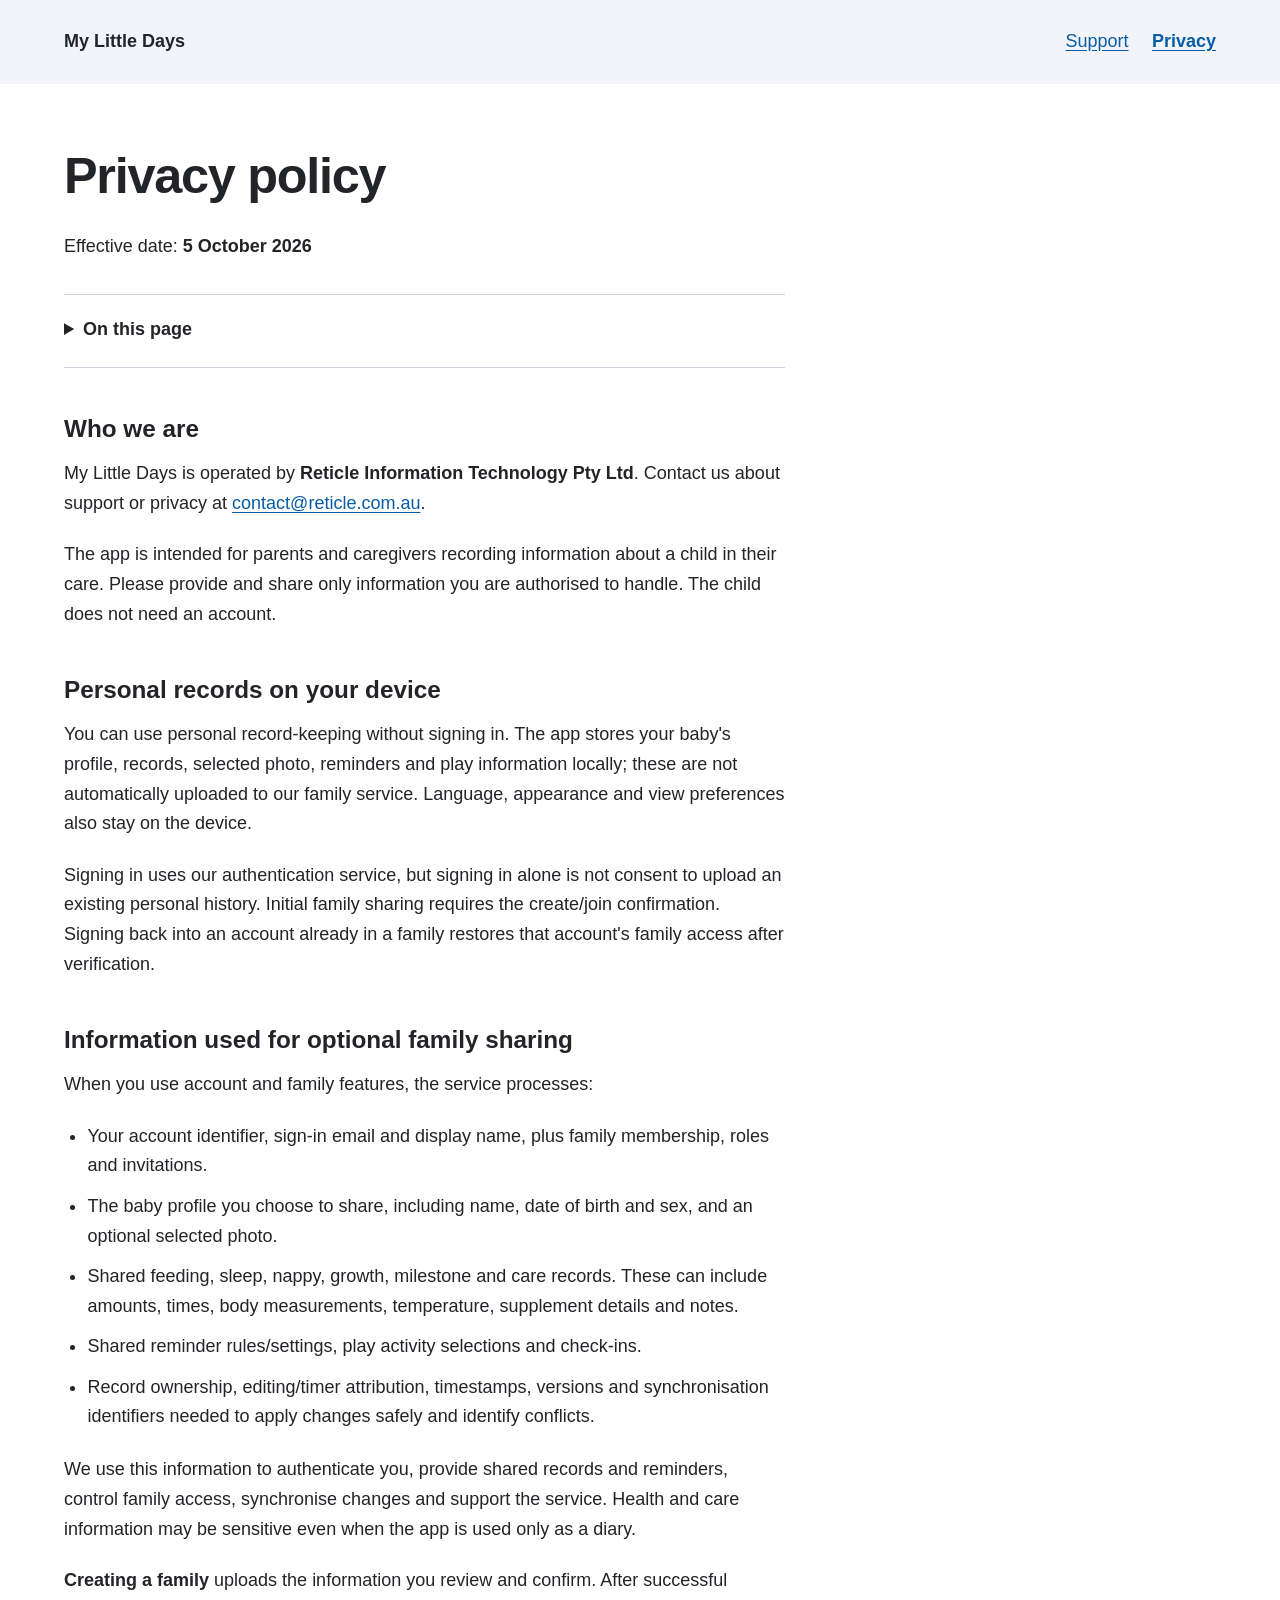
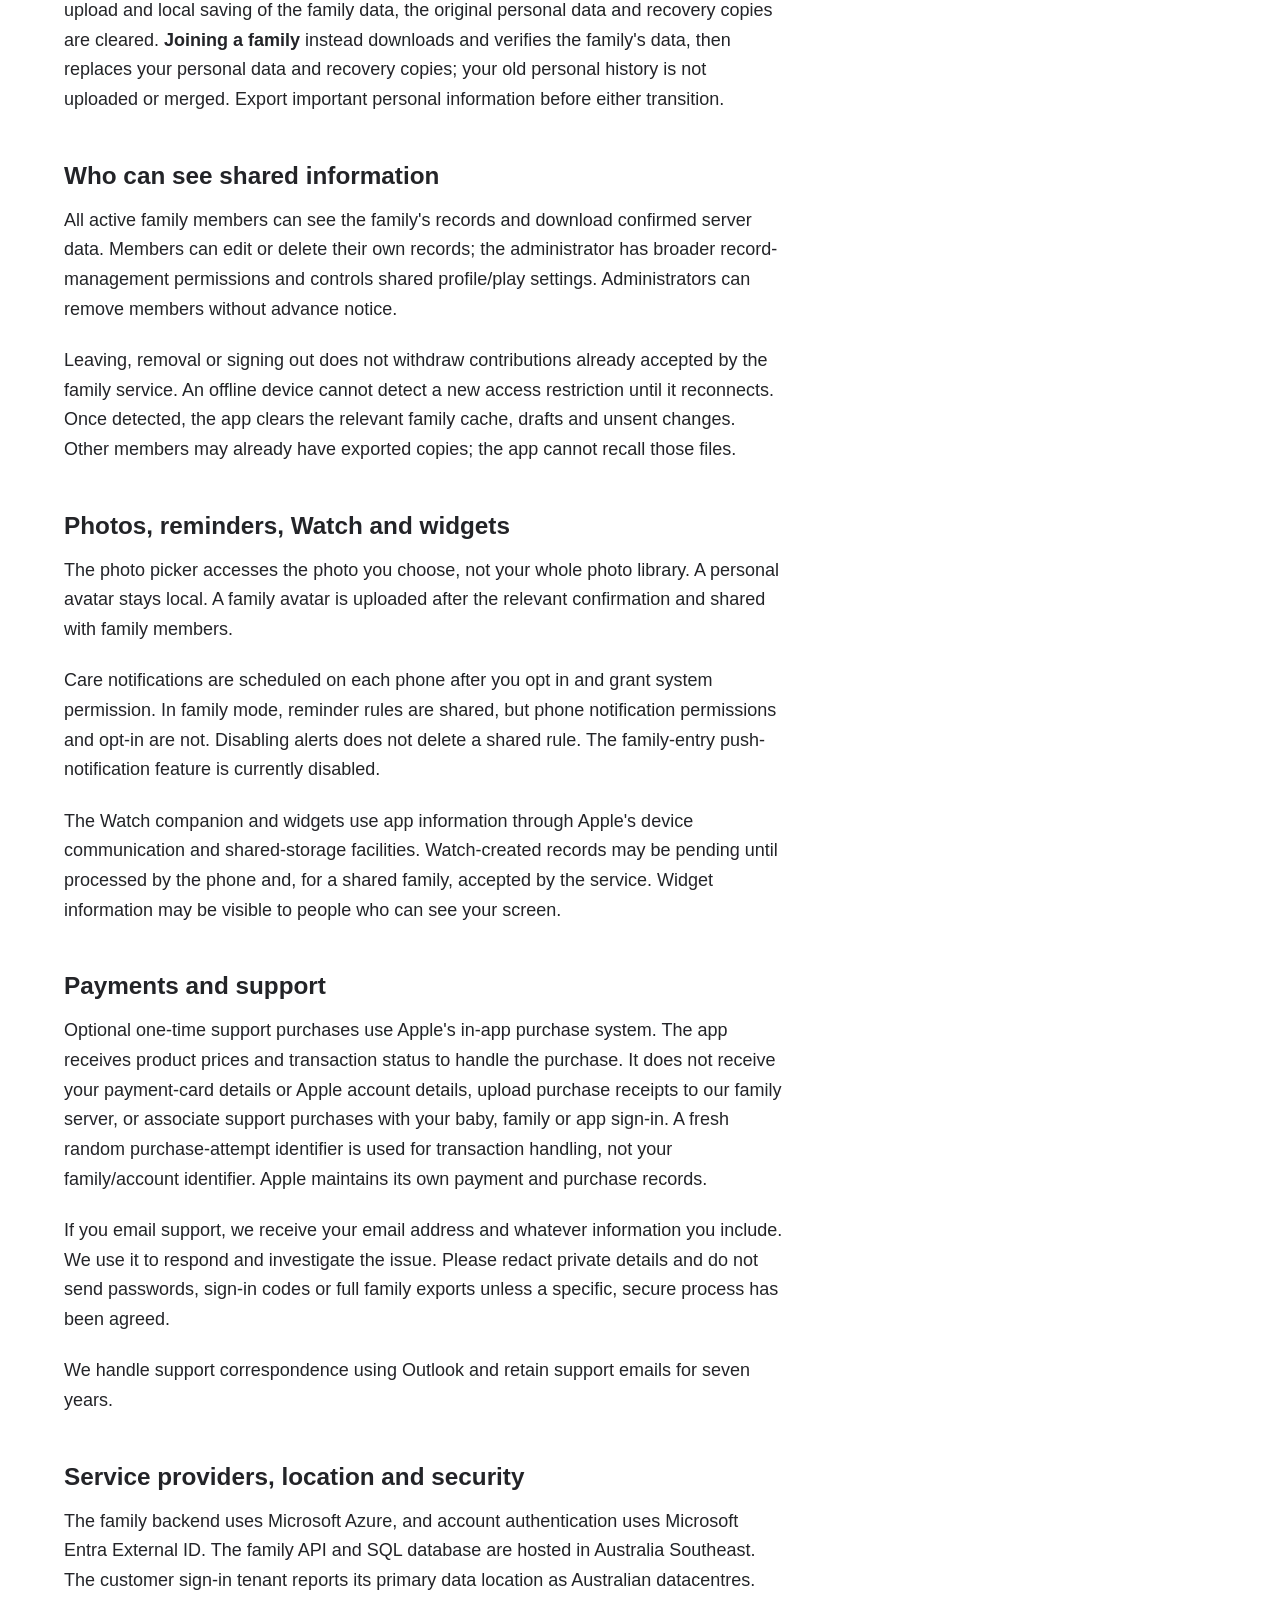
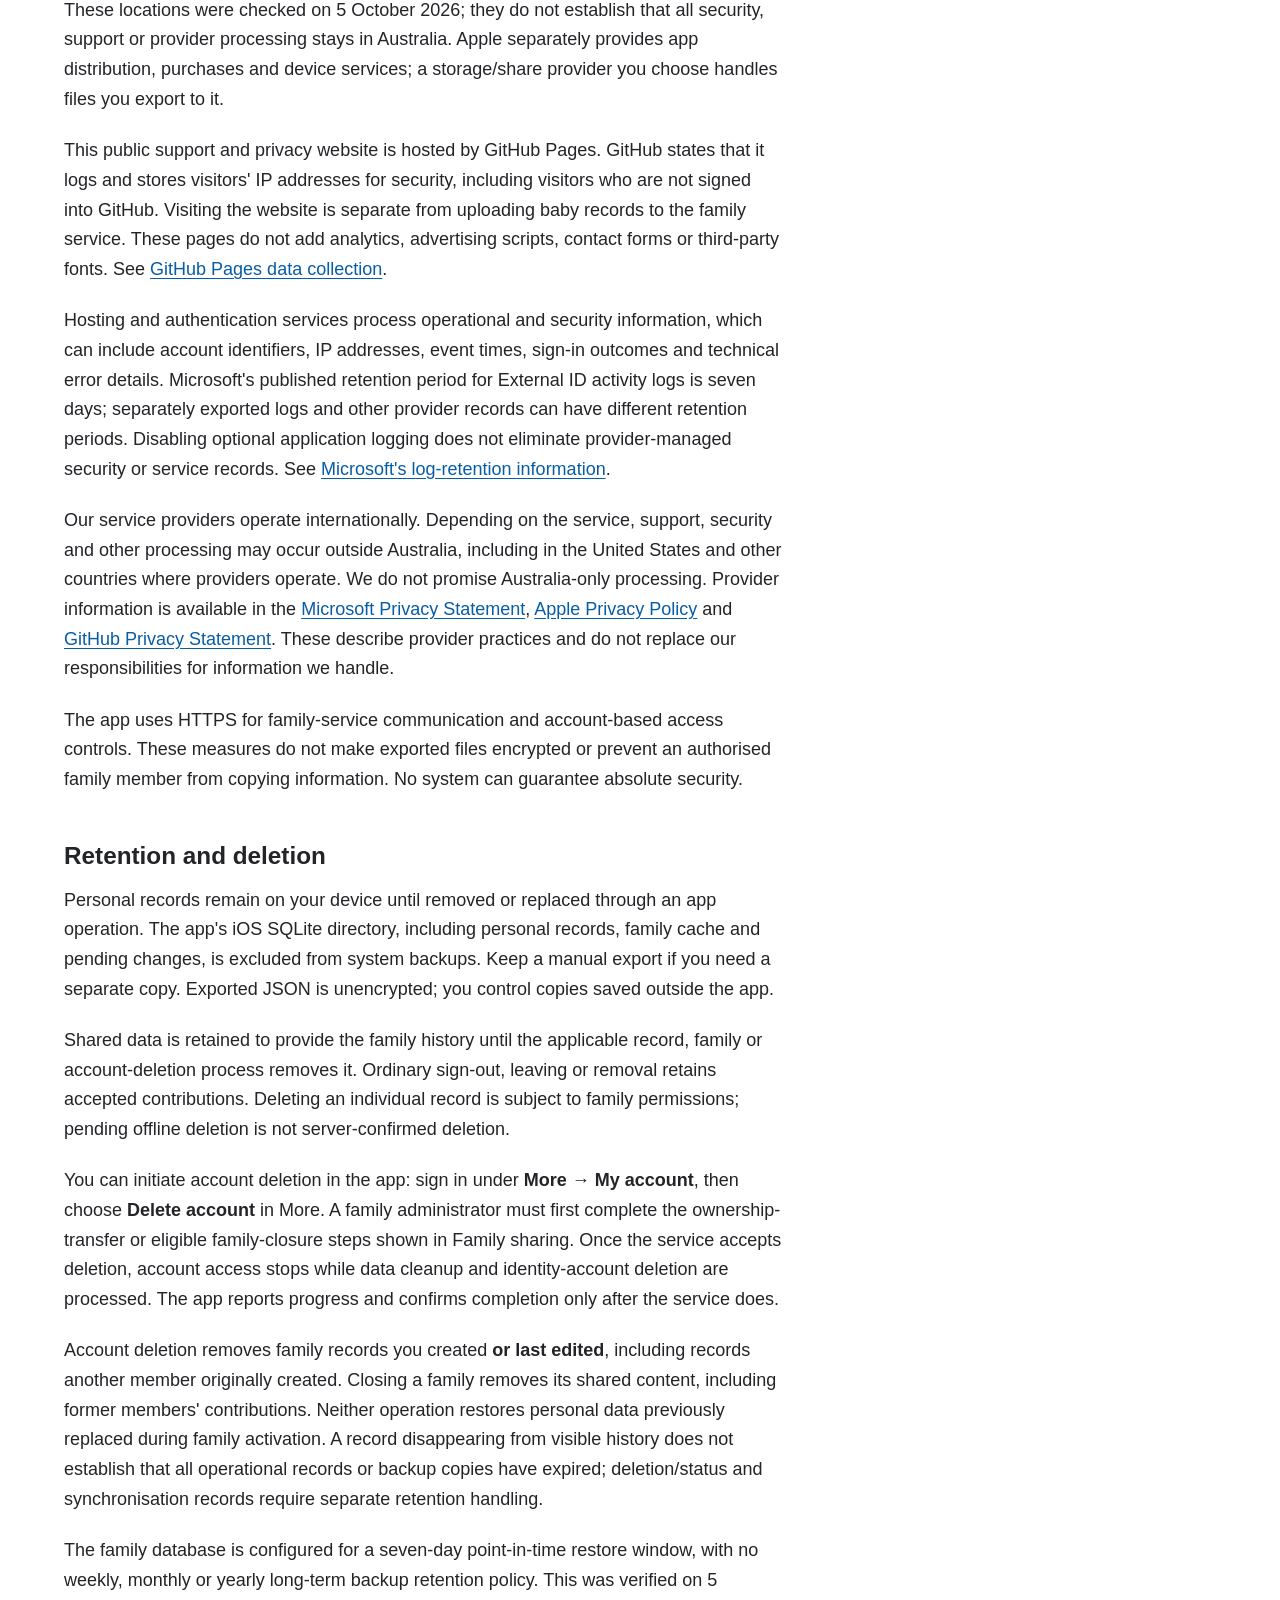
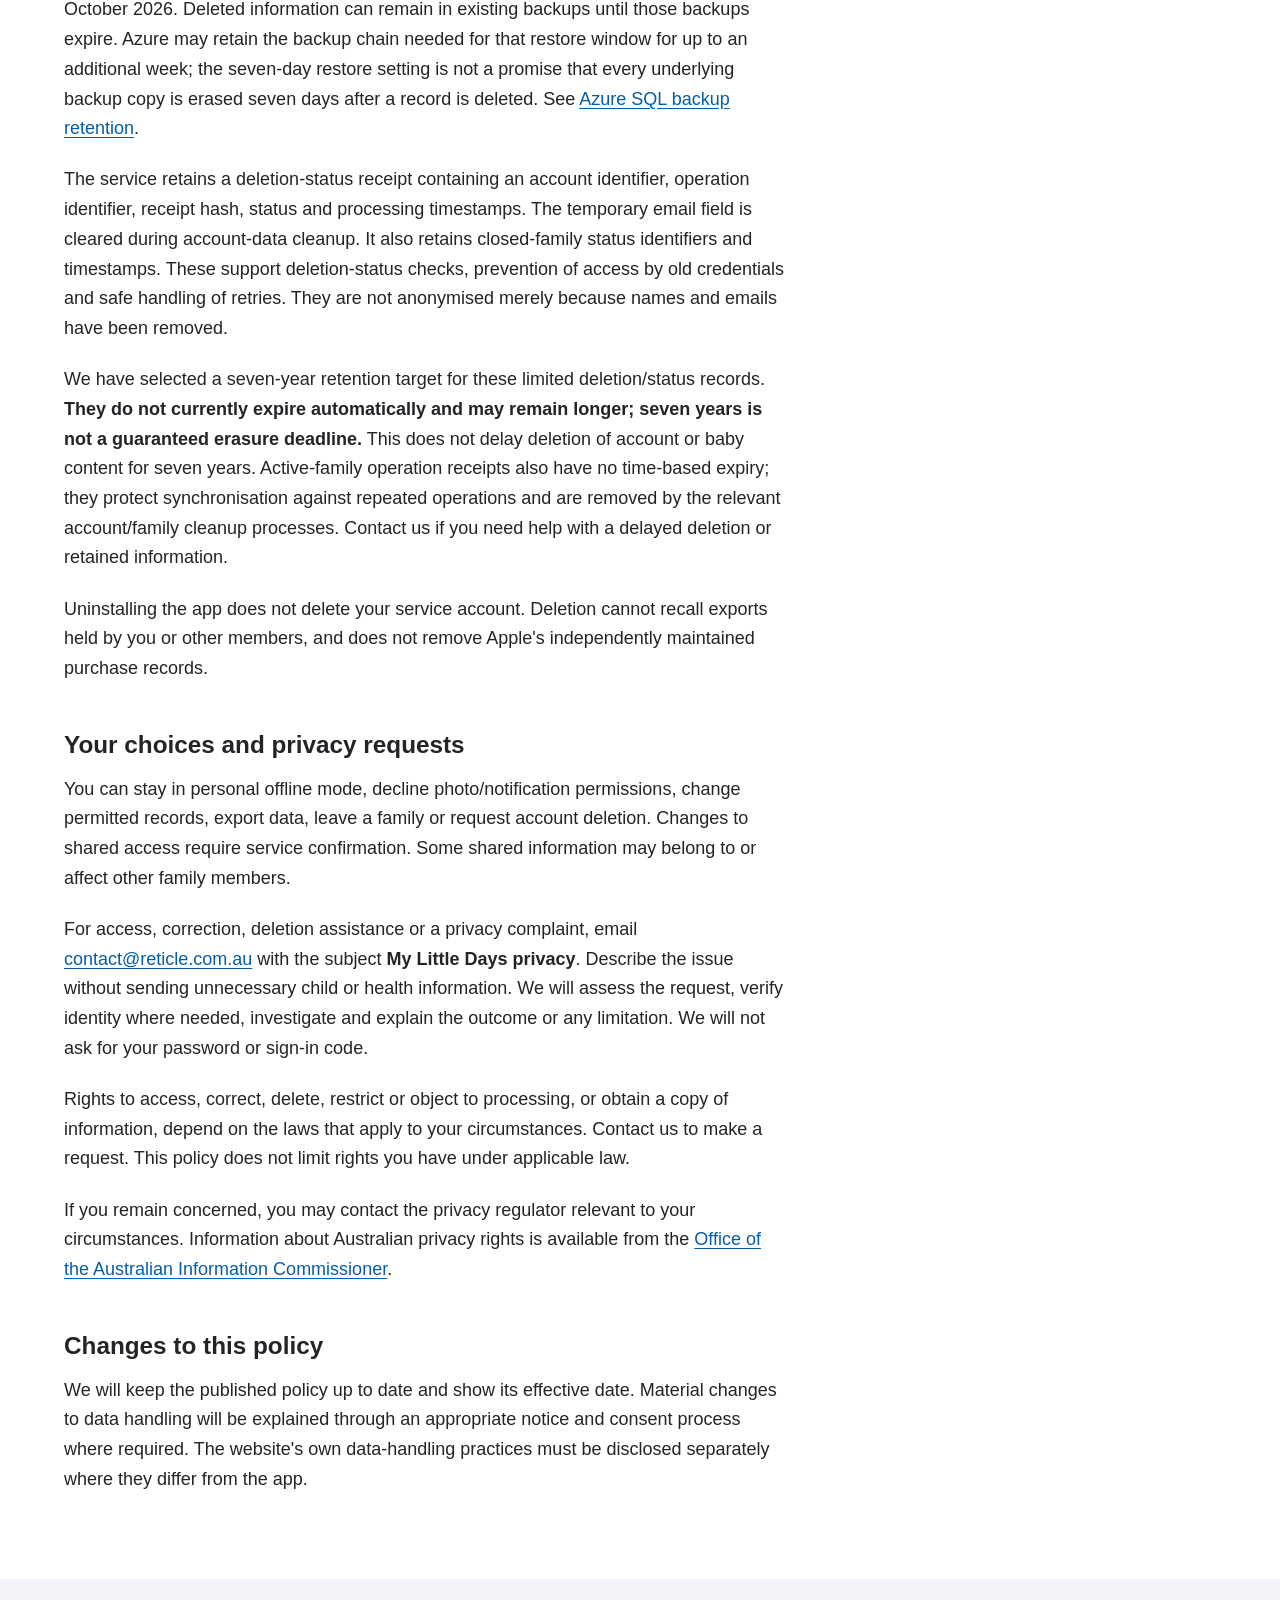
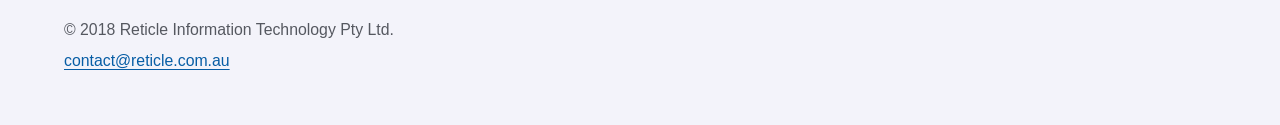
==== docs/privacy/index.html @ db730f00 "Publish support and privacy pages" ====
<!doctype html>
<html lang="en-AU"><head><meta charset="utf-8"><meta name="viewport" content="width=device-width, initial-scale=1"><meta name="color-scheme" content="light dark"><meta name="referrer" content="strict-origin-when-cross-origin"><title>Privacy policy | My Little Days</title><meta name="description" content="How My Little Days handles personal records, optional family sharing, support, purchases, retention and deletion."><link rel="stylesheet" href="../styles.css"></head>
<body><a class="skip" href="#main">Skip to content</a><header class="masthead"><a class="brand" href="../">My Little Days</a><nav aria-label="Main"><a href="../">Support</a><a href="../privacy/" aria-current="page">Privacy</a></nav></header>
<main id="main"><h1 class="page-title">Privacy policy</h1><article class="document" aria-label="Privacy policy"><p>Effective date: <strong>5 October 2026</strong></p>
<details class="contents"><summary>On this page</summary><ul><li><a href="#who-we-are">Who we are</a></li><li><a href="#personal-records-on-your-device">Personal records on your device</a></li><li><a href="#information-used-for-optional-family-sharing">Information used for optional family sharing</a></li><li><a href="#who-can-see-shared-information">Who can see shared information</a></li><li><a href="#photos-reminders-watch-and-widgets">Photos, reminders, Watch and widgets</a></li><li><a href="#payments-and-support">Payments and support</a></li><li><a href="#service-providers-location-and-security">Service providers, location and security</a></li><li><a href="#retention-and-deletion">Retention and deletion</a></li><li><a href="#your-choices-and-privacy-requests">Your choices and privacy requests</a></li><li><a href="#changes-to-this-policy">Changes to this policy</a></li></ul></details>
<h2 id="who-we-are">Who we are</h2>
<p>My Little Days is operated by <strong>Reticle Information Technology Pty Ltd</strong>. Contact us about support or privacy at <a href="mailto:contact@reticle.com.au">contact@reticle.com.au</a>.</p>
<p>The app is intended for parents and caregivers recording information about a child in their care. Please provide and share only information you are authorised to handle. The child does not need an account.</p>
<h2 id="personal-records-on-your-device">Personal records on your device</h2>
<p>You can use personal record-keeping without signing in. The app stores your baby's profile, records, selected photo, reminders and play information locally; these are not automatically uploaded to our family service. Language, appearance and view preferences also stay on the device.</p>
<p>Signing in uses our authentication service, but signing in alone is not consent to upload an existing personal history. Initial family sharing requires the create/join confirmation. Signing back into an account already in a family restores that account's family access after verification.</p>
<h2 id="information-used-for-optional-family-sharing">Information used for optional family sharing</h2>
<p>When you use account and family features, the service processes:</p>
<ul><li>Your account identifier, sign-in email and display name, plus family membership, roles and invitations.</li><li>The baby profile you choose to share, including name, date of birth and sex, and an optional selected photo.</li><li>Shared feeding, sleep, nappy, growth, milestone and care records. These can include amounts, times, body measurements, temperature, supplement details and notes.</li><li>Shared reminder rules/settings, play activity selections and check-ins.</li><li>Record ownership, editing/timer attribution, timestamps, versions and synchronisation identifiers needed to apply changes safely and identify conflicts.</li></ul>
<p>We use this information to authenticate you, provide shared records and reminders, control family access, synchronise changes and support the service. Health and care information may be sensitive even when the app is used only as a diary.</p>
<p><strong>Creating a family</strong> uploads the information you review and confirm. After successful upload and local saving of the family data, the original personal data and recovery copies are cleared. <strong>Joining a family</strong> instead downloads and verifies the family's data, then replaces your personal data and recovery copies; your old personal history is not uploaded or merged. Export important personal information before either transition.</p>
<h2 id="who-can-see-shared-information">Who can see shared information</h2>
<p>All active family members can see the family's records and download confirmed server data. Members can edit or delete their own records; the administrator has broader record-management permissions and controls shared profile/play settings. Administrators can remove members without advance notice.</p>
<p>Leaving, removal or signing out does not withdraw contributions already accepted by the family service. An offline device cannot detect a new access restriction until it reconnects. Once detected, the app clears the relevant family cache, drafts and unsent changes. Other members may already have exported copies; the app cannot recall those files.</p>
<h2 id="photos-reminders-watch-and-widgets">Photos, reminders, Watch and widgets</h2>
<p>The photo picker accesses the photo you choose, not your whole photo library. A personal avatar stays local. A family avatar is uploaded after the relevant confirmation and shared with family members.</p>
<p>Care notifications are scheduled on each phone after you opt in and grant system permission. In family mode, reminder rules are shared, but phone notification permissions and opt-in are not. Disabling alerts does not delete a shared rule. The family-entry push-notification feature is currently disabled.</p>
<p>The Watch companion and widgets use app information through Apple's device communication and shared-storage facilities. Watch-created records may be pending until processed by the phone and, for a shared family, accepted by the service. Widget information may be visible to people who can see your screen.</p>
<h2 id="payments-and-support">Payments and support</h2>
<p>Optional one-time support purchases use Apple's in-app purchase system. The app receives product prices and transaction status to handle the purchase. It does not receive your payment-card details or Apple account details, upload purchase receipts to our family server, or associate support purchases with your baby, family or app sign-in. A fresh random purchase-attempt identifier is used for transaction handling, not your family/account identifier. Apple maintains its own payment and purchase records.</p>
<p>If you email support, we receive your email address and whatever information you include. We use it to respond and investigate the issue. Please redact private details and do not send passwords, sign-in codes or full family exports unless a specific, secure process has been agreed.</p>
<p>We handle support correspondence using Outlook and retain support emails for seven years.</p>
<h2 id="service-providers-location-and-security">Service providers, location and security</h2>
<p>The family backend uses Microsoft Azure, and account authentication uses Microsoft Entra External ID. The family API and SQL database are hosted in Australia Southeast. The customer sign-in tenant reports its primary data location as Australian datacentres. These locations were checked on 5 October 2026; they do not establish that all security, support or provider processing stays in Australia. Apple separately provides app distribution, purchases and device services; a storage/share provider you choose handles files you export to it.</p>
<p>This public support and privacy website is hosted by GitHub Pages. GitHub states that it logs and stores visitors' IP addresses for security, including visitors who are not signed into GitHub. Visiting the website is separate from uploading baby records to the family service. These pages do not add analytics, advertising scripts, contact forms or third-party fonts. See <a href="https://docs.github.com/en/pages/getting-started-with-github-pages/what-is-github-pages#data-collection">GitHub Pages data collection</a>.</p>
<p>Hosting and authentication services process operational and security information, which can include account identifiers, IP addresses, event times, sign-in outcomes and technical error details. Microsoft's published retention period for External ID activity logs is seven days; separately exported logs and other provider records can have different retention periods. Disabling optional application logging does not eliminate provider-managed security or service records. See <a href="https://learn.microsoft.com/en-us/entra/identity/monitoring-health/reference-reports-data-retention#microsoft-entra-external-id-logs">Microsoft's log-retention information</a>.</p>
<p>Our service providers operate internationally. Depending on the service, support, security and other processing may occur outside Australia, including in the United States and other countries where providers operate. We do not promise Australia-only processing. Provider information is available in the <a href="https://privacy.microsoft.com/privacystatement">Microsoft Privacy Statement</a>, <a href="https://www.apple.com/legal/privacy/">Apple Privacy Policy</a> and <a href="https://docs.github.com/en/site-policy/privacy-policies/github-general-privacy-statement">GitHub Privacy Statement</a>. These describe provider practices and do not replace our responsibilities for information we handle.</p>
<p>The app uses HTTPS for family-service communication and account-based access controls. These measures do not make exported files encrypted or prevent an authorised family member from copying information. No system can guarantee absolute security.</p>
<h2 id="retention-and-deletion">Retention and deletion</h2>
<p>Personal records remain on your device until removed or replaced through an app operation. The app's iOS SQLite directory, including personal records, family cache and pending changes, is excluded from system backups. Keep a manual export if you need a separate copy. Exported JSON is unencrypted; you control copies saved outside the app.</p>
<p>Shared data is retained to provide the family history until the applicable record, family or account-deletion process removes it. Ordinary sign-out, leaving or removal retains accepted contributions. Deleting an individual record is subject to family permissions; pending offline deletion is not server-confirmed deletion.</p>
<p>You can initiate account deletion in the app: sign in under <strong>More → My account</strong>, then choose <strong>Delete account</strong> in More. A family administrator must first complete the ownership-transfer or eligible family-closure steps shown in Family sharing. Once the service accepts deletion, account access stops while data cleanup and identity-account deletion are processed. The app reports progress and confirms completion only after the service does.</p>
<p>Account deletion removes family records you created <strong>or last edited</strong>, including records another member originally created. Closing a family removes its shared content, including former members' contributions. Neither operation restores personal data previously replaced during family activation. A record disappearing from visible history does not establish that all operational records or backup copies have expired; deletion/status and synchronisation records require separate retention handling.</p>
<p>The family database is configured for a seven-day point-in-time restore window, with no weekly, monthly or yearly long-term backup retention policy. This was verified on 5 October 2026. Deleted information can remain in existing backups until those backups expire. Azure may retain the backup chain needed for that restore window for up to an additional week; the seven-day restore setting is not a promise that every underlying backup copy is erased seven days after a record is deleted. See <a href="https://learn.microsoft.com/en-us/azure/azure-sql/database/automated-backups-overview?view=azuresql#backup-storage-consumption">Azure SQL backup retention</a>.</p>
<p>The service retains a deletion-status receipt containing an account identifier, operation identifier, receipt hash, status and processing timestamps. The temporary email field is cleared during account-data cleanup. It also retains closed-family status identifiers and timestamps. These support deletion-status checks, prevention of access by old credentials and safe handling of retries. They are not anonymised merely because names and emails have been removed.</p>
<p>We have selected a seven-year retention target for these limited deletion/status records. <strong>They do not currently expire automatically and may remain longer; seven years is not a guaranteed erasure deadline.</strong> This does not delay deletion of account or baby content for seven years. Active-family operation receipts also have no time-based expiry; they protect synchronisation against repeated operations and are removed by the relevant account/family cleanup processes. Contact us if you need help with a delayed deletion or retained information.</p>
<p>Uninstalling the app does not delete your service account. Deletion cannot recall exports held by you or other members, and does not remove Apple's independently maintained purchase records.</p>
<h2 id="your-choices-and-privacy-requests">Your choices and privacy requests</h2>
<p>You can stay in personal offline mode, decline photo/notification permissions, change permitted records, export data, leave a family or request account deletion. Changes to shared access require service confirmation. Some shared information may belong to or affect other family members.</p>
<p>For access, correction, deletion assistance or a privacy complaint, email <a href="mailto:contact@reticle.com.au">contact@reticle.com.au</a> with the subject <strong>My Little Days privacy</strong>. Describe the issue without sending unnecessary child or health information. We will assess the request, verify identity where needed, investigate and explain the outcome or any limitation. We will not ask for your password or sign-in code.</p>
<p>Rights to access, correct, delete, restrict or object to processing, or obtain a copy of information, depend on the laws that apply to your circumstances. Contact us to make a request. This policy does not limit rights you have under applicable law.</p>
<p>If you remain concerned, you may contact the privacy regulator relevant to your circumstances. Information about Australian privacy rights is available from the <a href="https://www.oaic.gov.au/privacy">Office of the Australian Information Commissioner</a>.</p>
<h2 id="changes-to-this-policy">Changes to this policy</h2>
<p>We will keep the published policy up to date and show its effective date. Material changes to data handling will be explained through an appropriate notice and consent process where required. The website's own data-handling practices must be disclosed separately where they differ from the app.</p></article></main>
<footer><p>© 2018 Reticle Information Technology Pty Ltd.</p><p><a href="mailto:contact@reticle.com.au">contact@reticle.com.au</a></p></footer></body></html>
---- docs/styles.css ----
:root {
  color-scheme: light dark;
  --page: #f3f3fa;
  --paper: #ffffff;
  --ink: #232428;
  --muted: #555860;
  --link: #075da5;
  --rule: #d0d3dc;
  font-family: -apple-system, BlinkMacSystemFont, "Segoe UI", sans-serif;
  font-size: 18px;
  line-height: 1.65;
  color: var(--ink);
  background: var(--page);
}
* { box-sizing: border-box; }
body { margin: 0; }
a { color: var(--link); text-underline-offset: .18em; overflow-wrap: anywhere; }
a:hover { text-decoration-thickness: .12em; }
a:focus-visible, summary:focus-visible { outline: 3px solid var(--link); outline-offset: 4px; }
::selection { background: #c8e4fa; color: #142b40; }
.skip { position: absolute; top: -100px; left: 1rem; background: var(--paper); padding: .6rem 1rem; }
.skip:focus { top: 1rem; }
.masthead, main, footer { max-width: 76rem; margin-inline: auto; padding-inline: clamp(1.2rem, 5vw, 4rem); }
.masthead { padding-block: 1.1rem; display: flex; align-items: center; justify-content: space-between; gap: 1rem; flex-wrap: wrap; }
.brand { font-weight: 700; text-decoration: none; color: var(--ink); }
.masthead nav { display: flex; gap: 1.3rem; }
.masthead a { min-height: 44px; display: inline-flex; align-items: center; }
[aria-current="page"] { font-weight: 700; }
main { padding-block: clamp(1.8rem, 5vw, 3.5rem); background: var(--paper); }
.page-title { margin: 0 0 1.5rem; max-width: 25ch; font-size: clamp(2rem, 5vw, 2.8rem); line-height: 1.15; letter-spacing: -.025em; }
.document { max-width: 72ch; }
.document p { margin: 0 0 1.2rem; }
.document h2 { margin: 2.5rem 0 .8rem; font-size: 1.35rem; line-height: 1.3; scroll-margin-top: 1.5rem; }
.document li { margin-block: .6rem; }
.document ul { padding-left: 1.3rem; margin-block: 0 1.3rem; }
.contents { max-width: 72ch; padding-block: .8rem; margin: 1.8rem 0 2rem; border-block: 1px solid var(--rule); }
summary { cursor: pointer; min-height: 44px; padding-block: .35rem; font-weight: 600; }
.contents ul { padding-left: 1.3rem; margin-block: .5rem; }
.contents a { display: inline-block; padding-block: .35rem; }
footer { padding-block: 1.8rem 2.5rem; color: var(--muted); font-size: .88rem; }
footer p { margin: .3rem 0; }
@media (prefers-color-scheme: dark) {
  :root { --page: #101214; --paper: #1c1e21; --ink: #f2f3f5; --muted: #c0c5cd; --link: #9dcdf5; --rule: #50565f; }
  ::selection { background: #244d6e; color: #ffffff; }
}
@media print {
  :root { color-scheme: light; --page: #fff; --paper: #fff; --ink: #000; --muted: #333; --link: #000; }
  .masthead, .contents, .skip { display: none; }
  main { padding: 0; }
  .document { max-width: none; }
  h2 { break-after: avoid; }
}
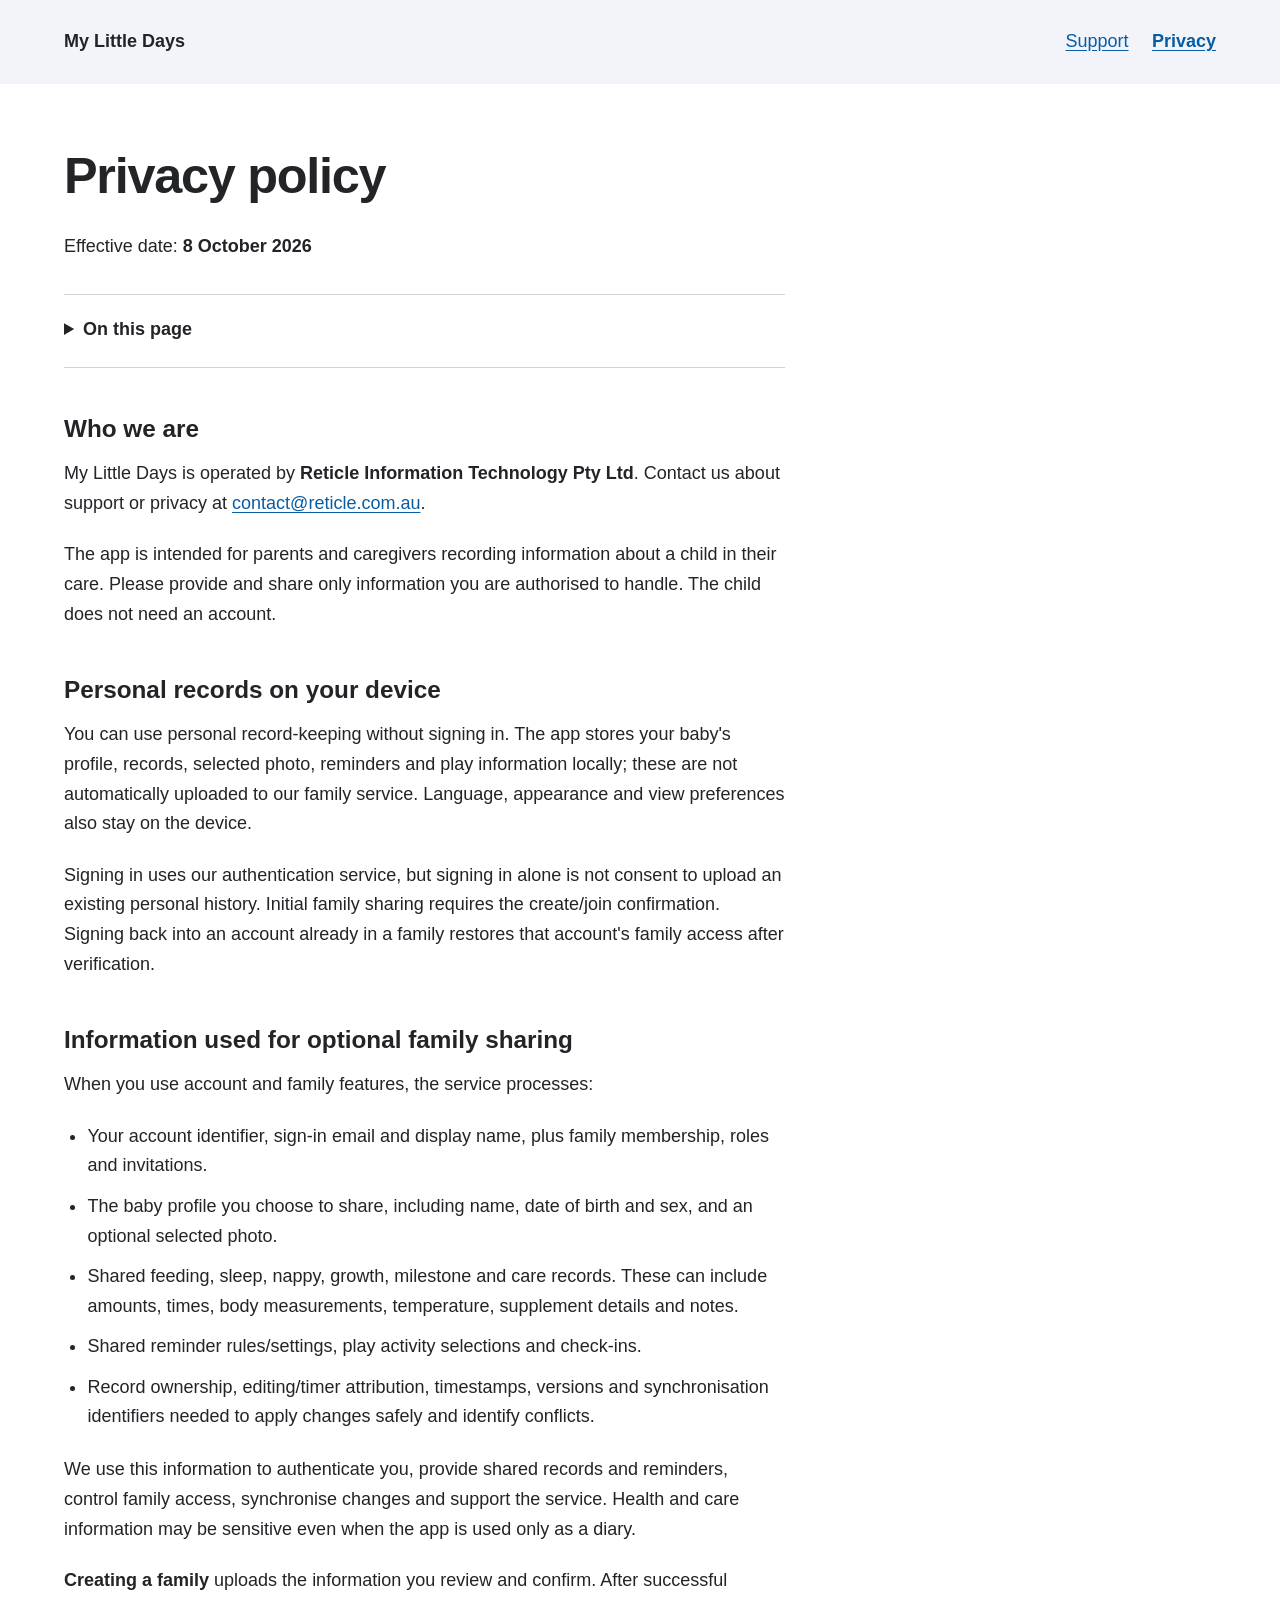
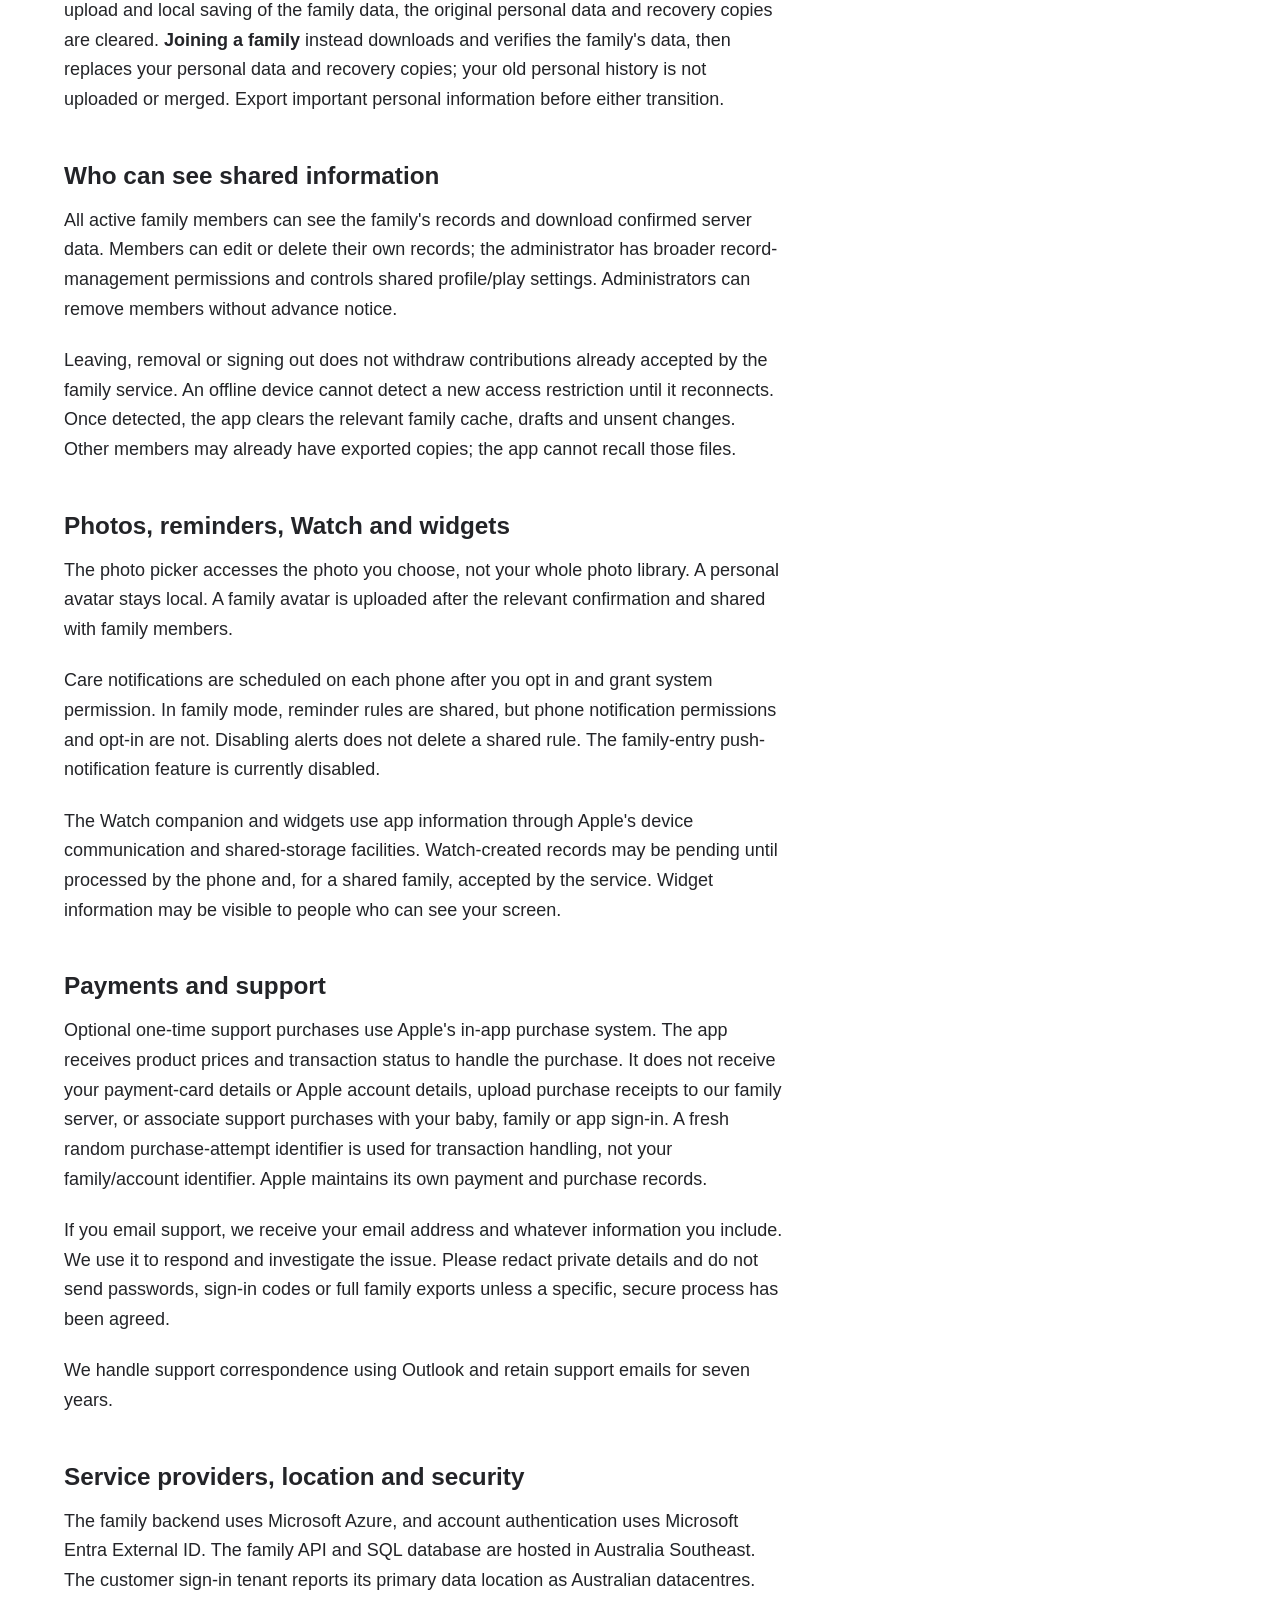
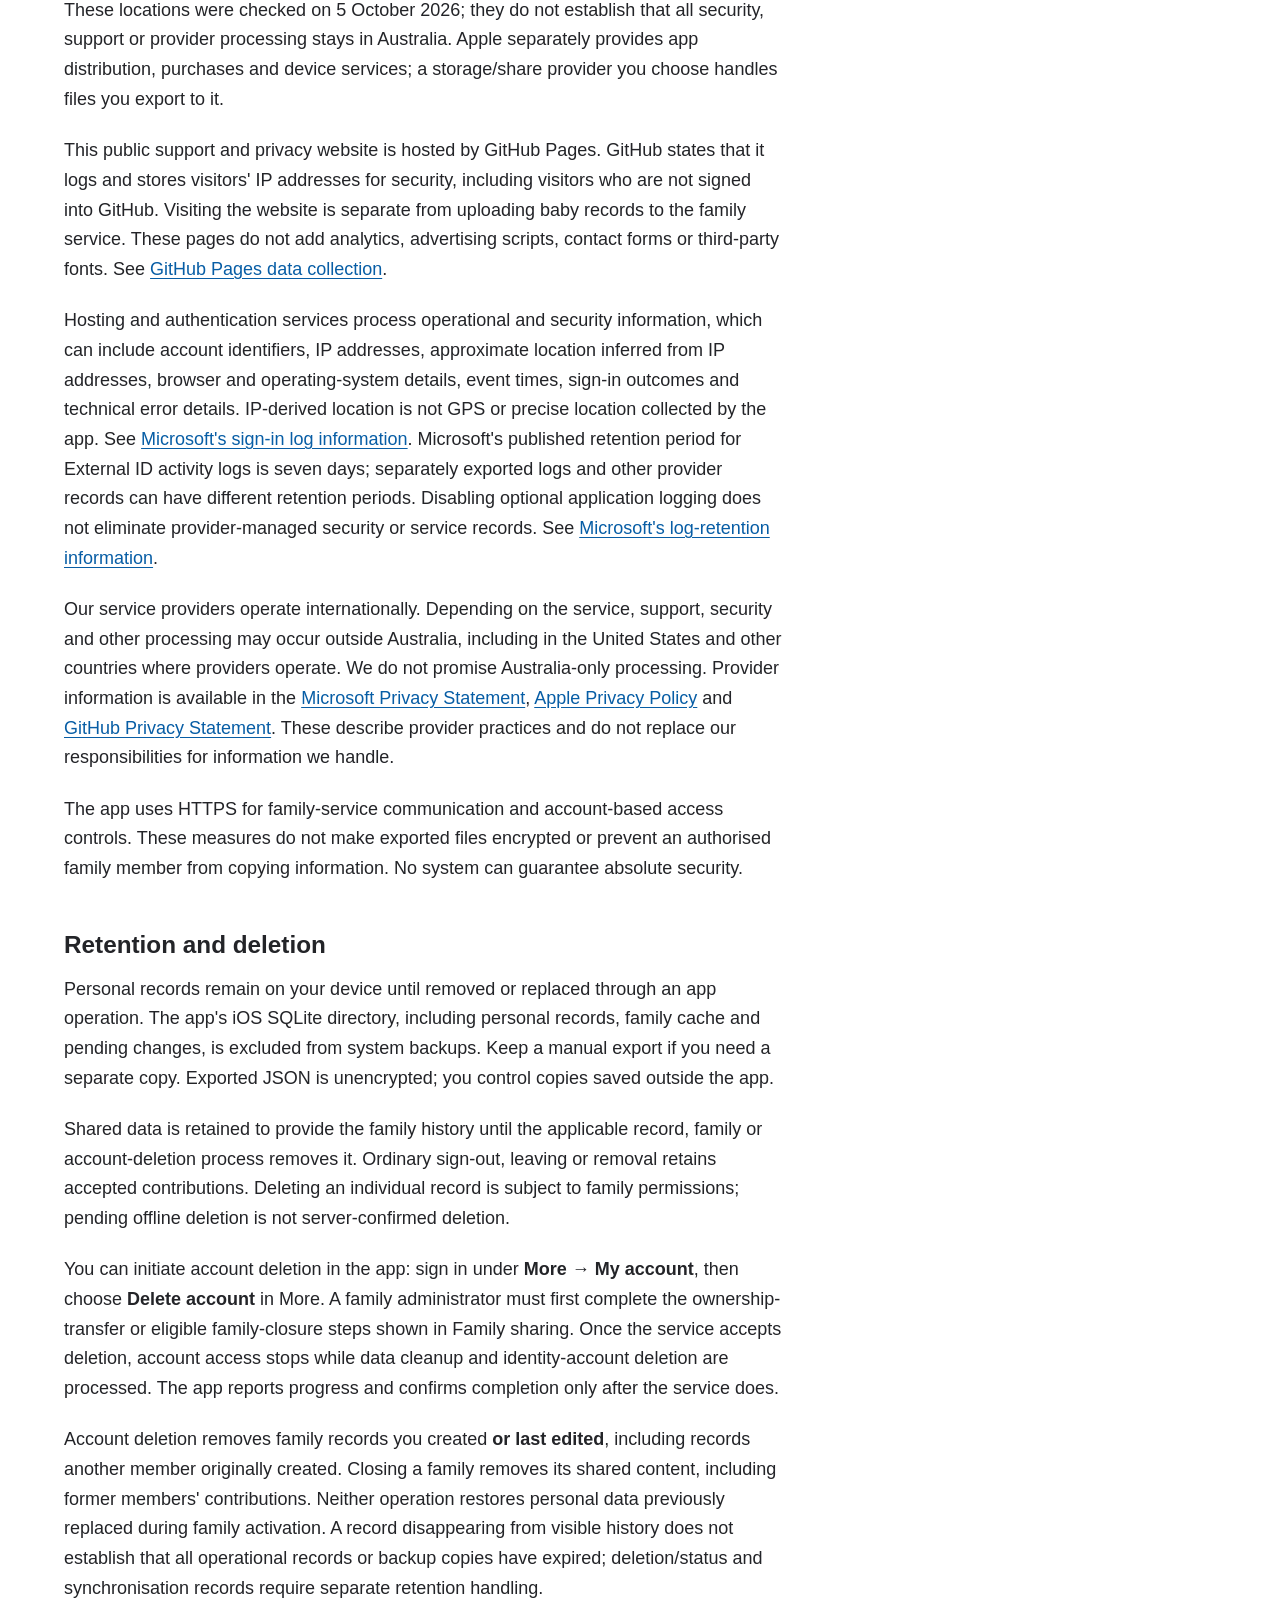
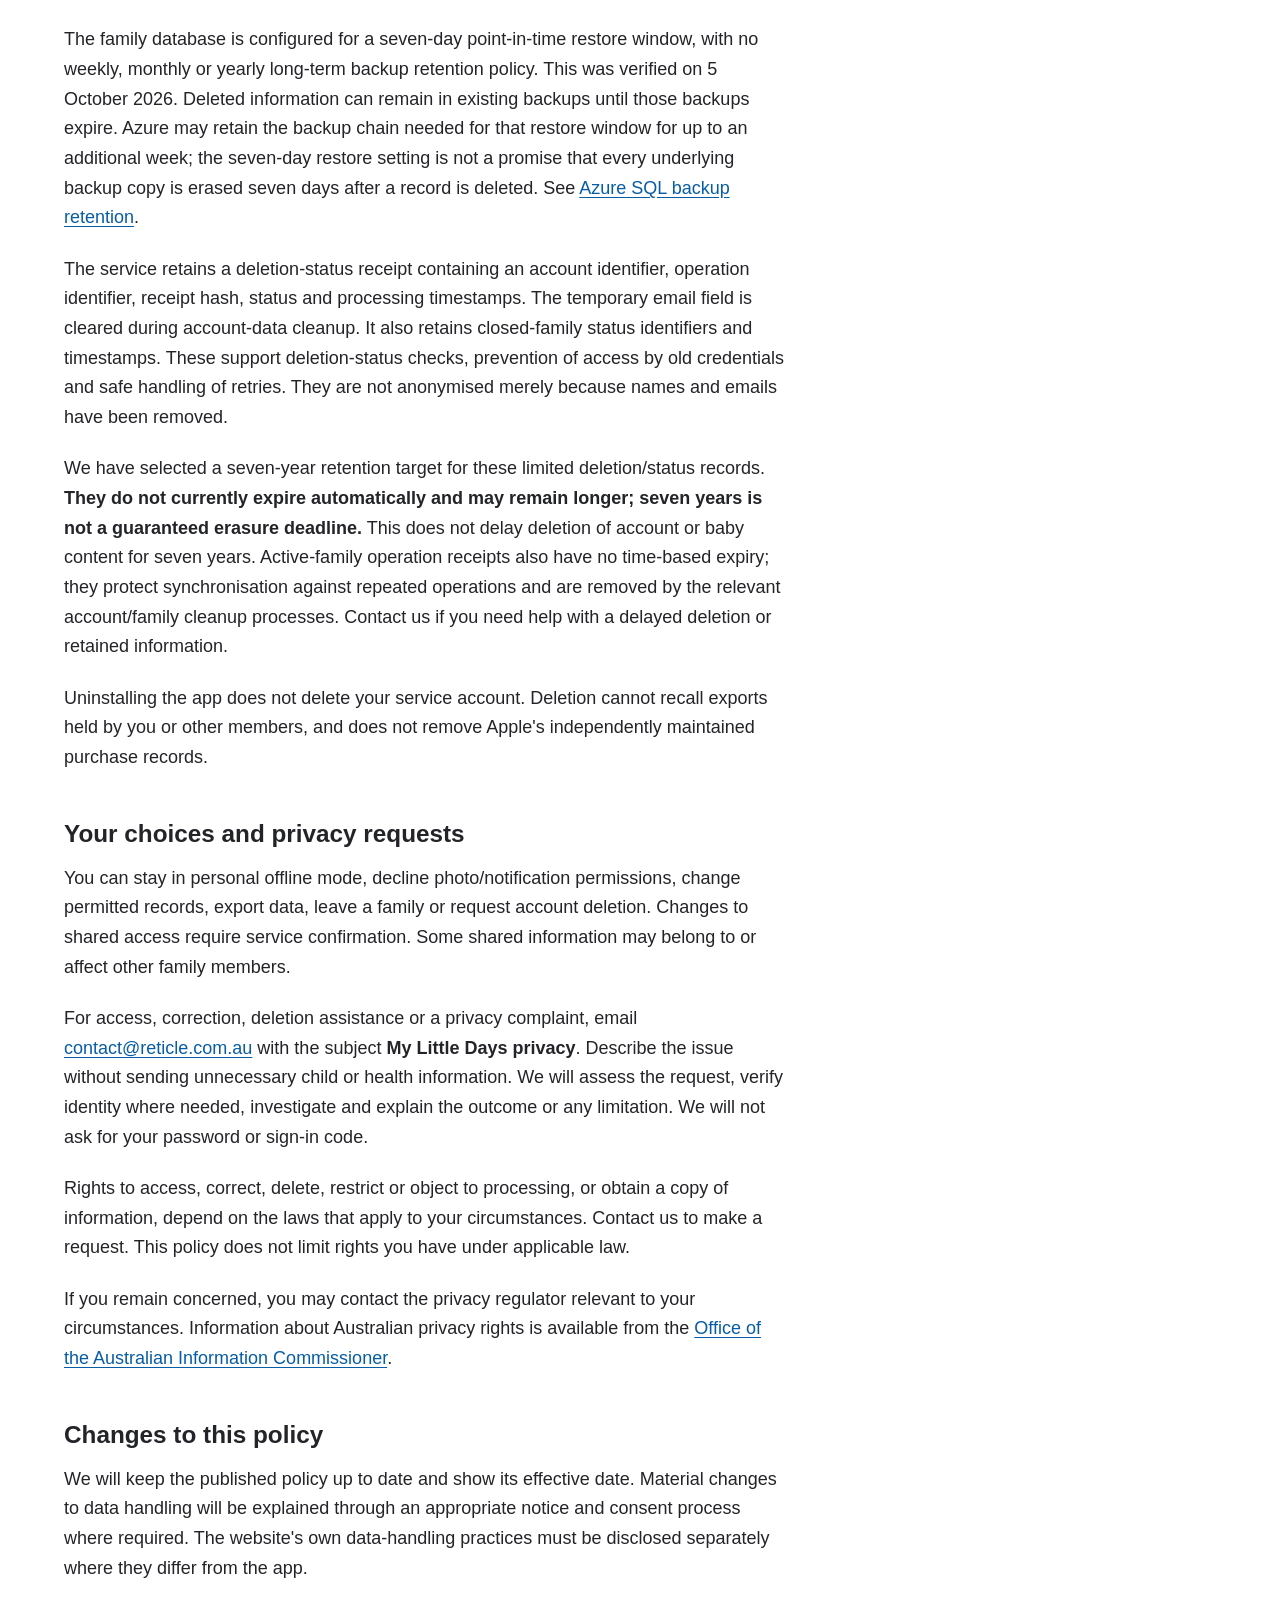
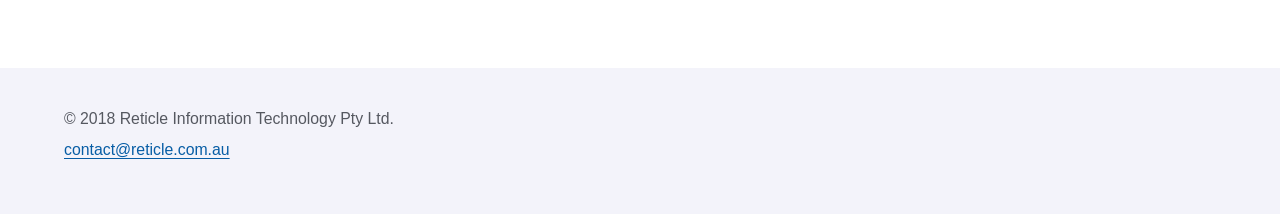
==== commit 4d71c2e5: "Clarify existing authentication diagnostic data" ====
--- a/docs/privacy/index.html
+++ b/docs/privacy/index.html
@@ -1,7 +1,7 @@
 <!doctype html>
 <html lang="en-AU"><head><meta charset="utf-8"><meta name="viewport" content="width=device-width, initial-scale=1"><meta name="color-scheme" content="light dark"><meta name="referrer" content="strict-origin-when-cross-origin"><title>Privacy policy | My Little Days</title><meta name="description" content="How My Little Days handles personal records, optional family sharing, support, purchases, retention and deletion."><link rel="stylesheet" href="../styles.css"></head>
 <body><a class="skip" href="#main">Skip to content</a><header class="masthead"><a class="brand" href="../">My Little Days</a><nav aria-label="Main"><a href="../">Support</a><a href="../privacy/" aria-current="page">Privacy</a></nav></header>
-<main id="main"><h1 class="page-title">Privacy policy</h1><article class="document" aria-label="Privacy policy"><p>Effective date: <strong>5 October 2026</strong></p>
+<main id="main"><h1 class="page-title">Privacy policy</h1><article class="document" aria-label="Privacy policy"><p>Effective date: <strong>8 October 2026</strong></p>
 <details class="contents"><summary>On this page</summary><ul><li><a href="#who-we-are">Who we are</a></li><li><a href="#personal-records-on-your-device">Personal records on your device</a></li><li><a href="#information-used-for-optional-family-sharing">Information used for optional family sharing</a></li><li><a href="#who-can-see-shared-information">Who can see shared information</a></li><li><a href="#photos-reminders-watch-and-widgets">Photos, reminders, Watch and widgets</a></li><li><a href="#payments-and-support">Payments and support</a></li><li><a href="#service-providers-location-and-security">Service providers, location and security</a></li><li><a href="#retention-and-deletion">Retention and deletion</a></li><li><a href="#your-choices-and-privacy-requests">Your choices and privacy requests</a></li><li><a href="#changes-to-this-policy">Changes to this policy</a></li></ul></details>
 <h2 id="who-we-are">Who we are</h2>
 <p>My Little Days is operated by <strong>Reticle Information Technology Pty Ltd</strong>. Contact us about support or privacy at <a href="mailto:contact@reticle.com.au">contact@reticle.com.au</a>.</p>
@@ -28,7 +28,7 @@
 <h2 id="service-providers-location-and-security">Service providers, location and security</h2>
 <p>The family backend uses Microsoft Azure, and account authentication uses Microsoft Entra External ID. The family API and SQL database are hosted in Australia Southeast. The customer sign-in tenant reports its primary data location as Australian datacentres. These locations were checked on 5 October 2026; they do not establish that all security, support or provider processing stays in Australia. Apple separately provides app distribution, purchases and device services; a storage/share provider you choose handles files you export to it.</p>
 <p>This public support and privacy website is hosted by GitHub Pages. GitHub states that it logs and stores visitors' IP addresses for security, including visitors who are not signed into GitHub. Visiting the website is separate from uploading baby records to the family service. These pages do not add analytics, advertising scripts, contact forms or third-party fonts. See <a href="https://docs.github.com/en/pages/getting-started-with-github-pages/what-is-github-pages#data-collection">GitHub Pages data collection</a>.</p>
-<p>Hosting and authentication services process operational and security information, which can include account identifiers, IP addresses, event times, sign-in outcomes and technical error details. Microsoft's published retention period for External ID activity logs is seven days; separately exported logs and other provider records can have different retention periods. Disabling optional application logging does not eliminate provider-managed security or service records. See <a href="https://learn.microsoft.com/en-us/entra/identity/monitoring-health/reference-reports-data-retention#microsoft-entra-external-id-logs">Microsoft's log-retention information</a>.</p>
+<p>Hosting and authentication services process operational and security information, which can include account identifiers, IP addresses, approximate location inferred from IP addresses, browser and operating-system details, event times, sign-in outcomes and technical error details. IP-derived location is not GPS or precise location collected by the app. See <a href="https://learn.microsoft.com/en-us/entra/identity/monitoring-health/concept-sign-in-log-activity-details">Microsoft's sign-in log information</a>. Microsoft's published retention period for External ID activity logs is seven days; separately exported logs and other provider records can have different retention periods. Disabling optional application logging does not eliminate provider-managed security or service records. See <a href="https://learn.microsoft.com/en-us/entra/identity/monitoring-health/reference-reports-data-retention#microsoft-entra-external-id-logs">Microsoft's log-retention information</a>.</p>
 <p>Our service providers operate internationally. Depending on the service, support, security and other processing may occur outside Australia, including in the United States and other countries where providers operate. We do not promise Australia-only processing. Provider information is available in the <a href="https://privacy.microsoft.com/privacystatement">Microsoft Privacy Statement</a>, <a href="https://www.apple.com/legal/privacy/">Apple Privacy Policy</a> and <a href="https://docs.github.com/en/site-policy/privacy-policies/github-general-privacy-statement">GitHub Privacy Statement</a>. These describe provider practices and do not replace our responsibilities for information we handle.</p>
 <p>The app uses HTTPS for family-service communication and account-based access controls. These measures do not make exported files encrypted or prevent an authorised family member from copying information. No system can guarantee absolute security.</p>
 <h2 id="retention-and-deletion">Retention and deletion</h2>
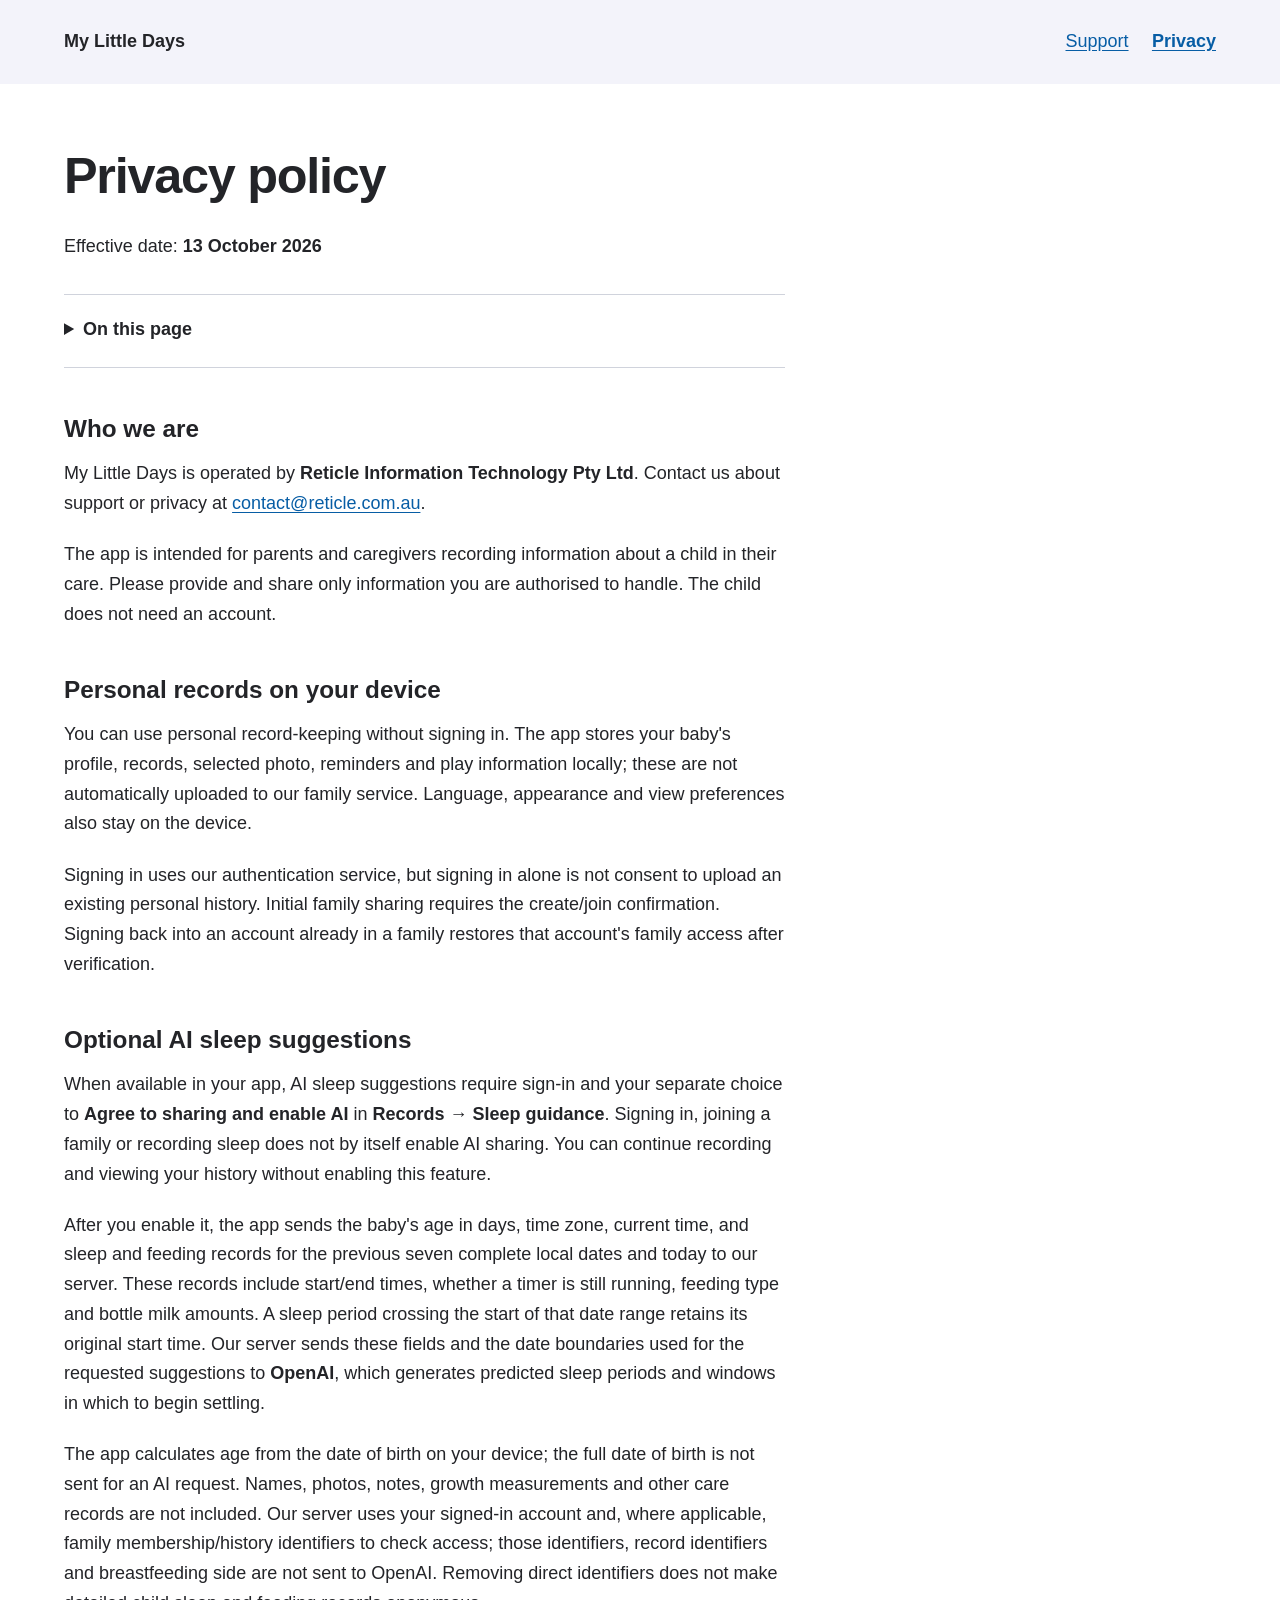
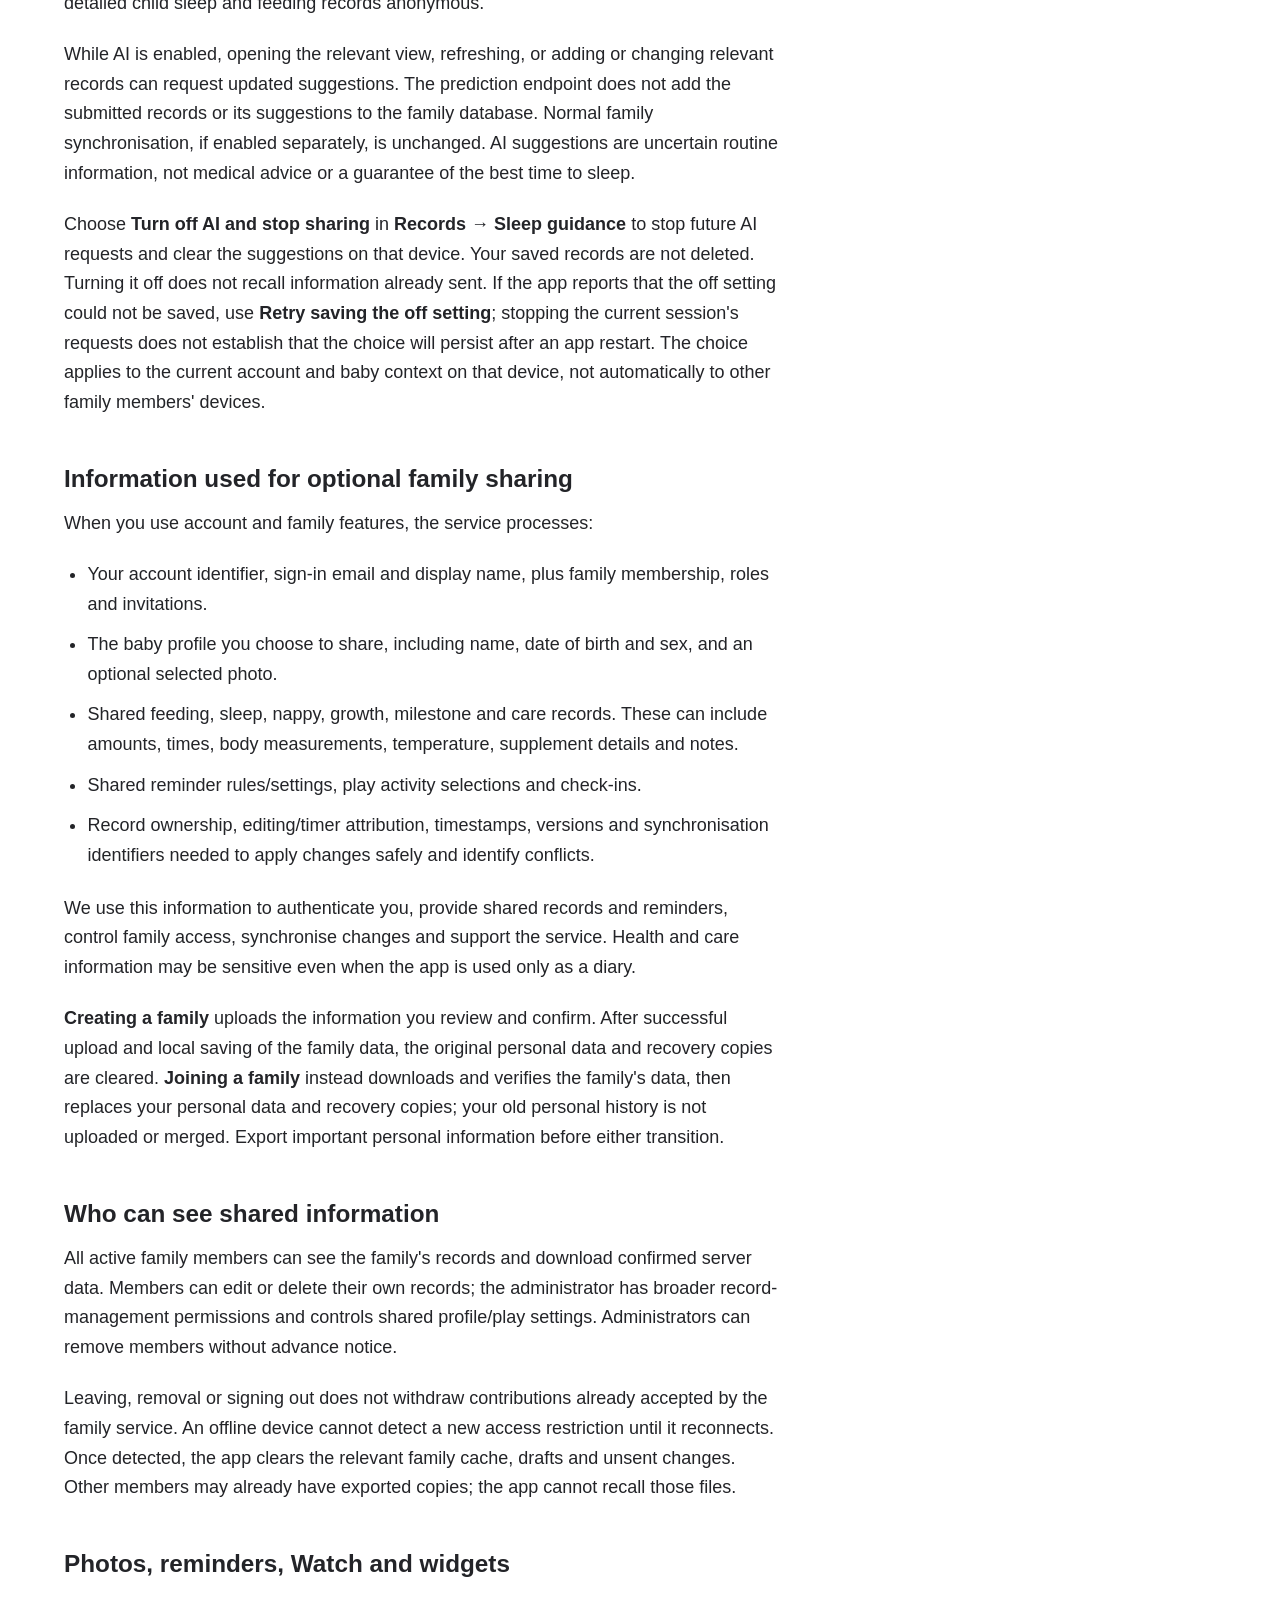
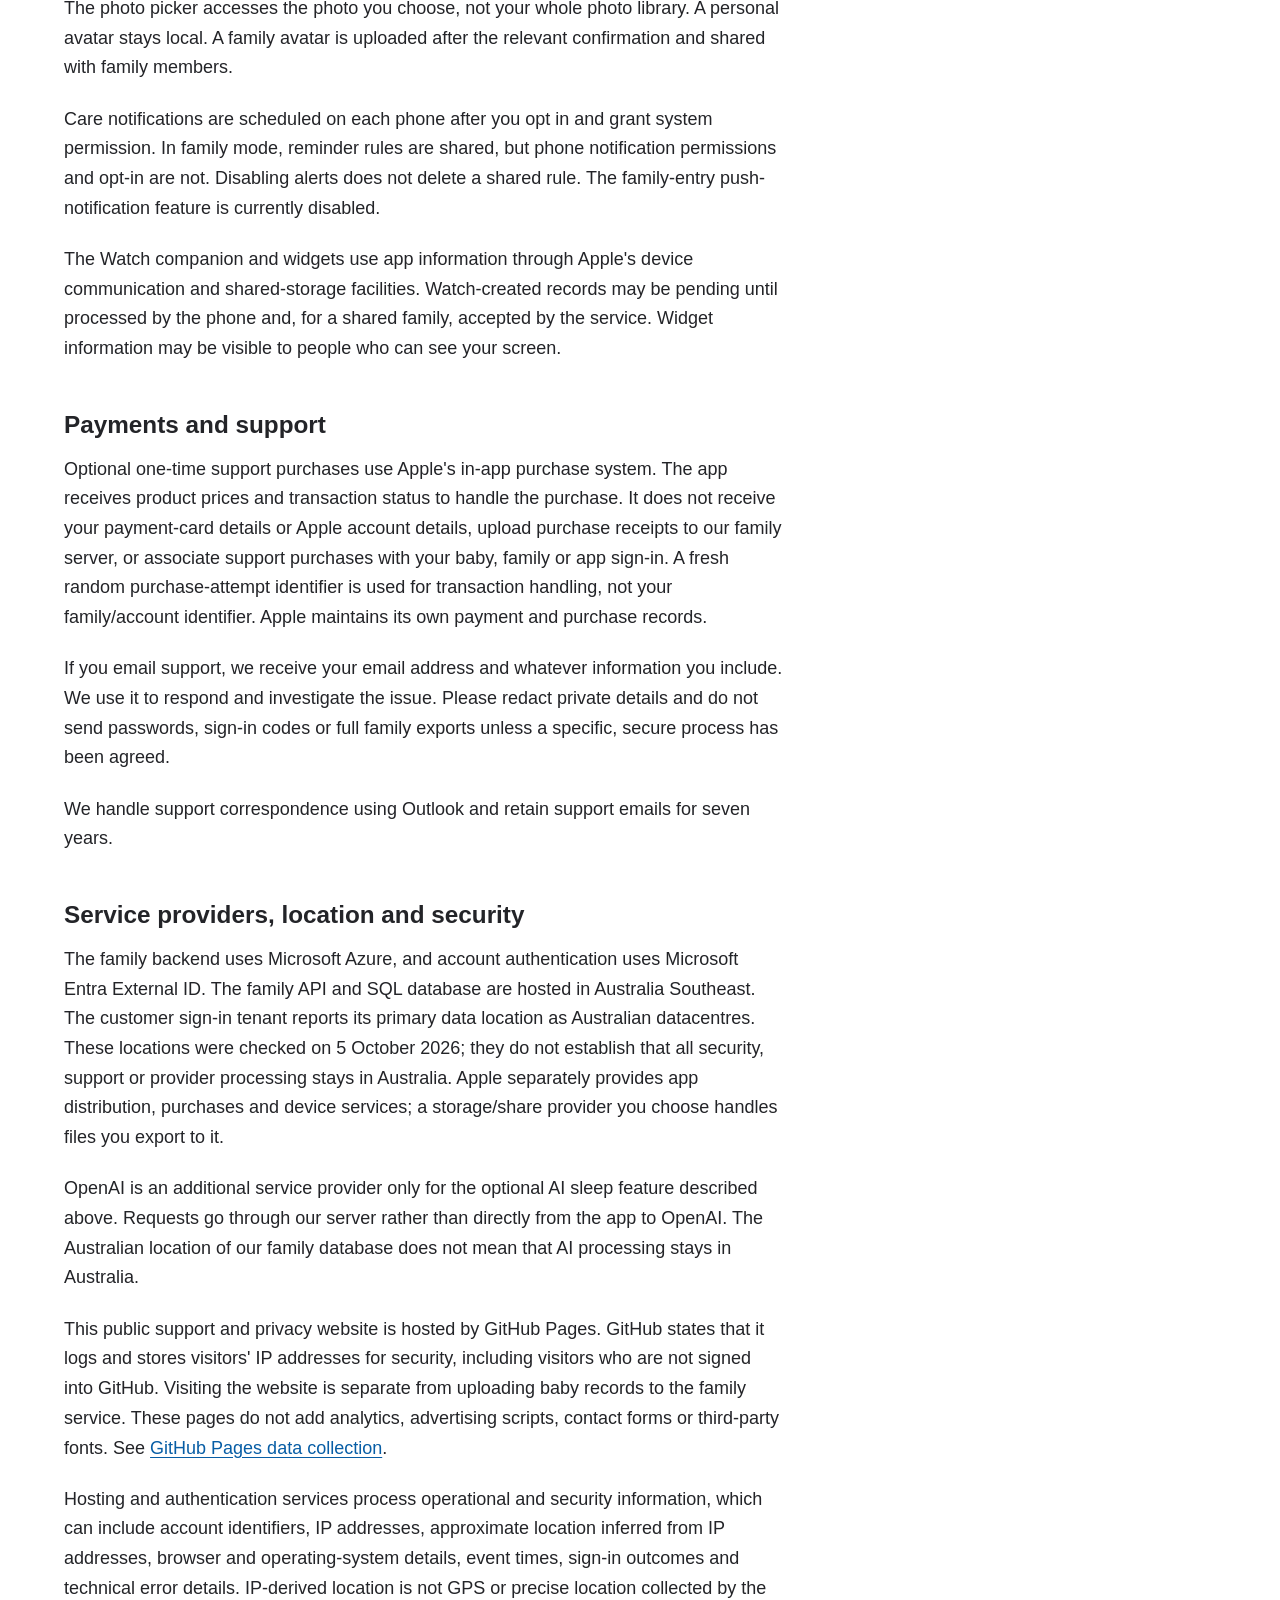
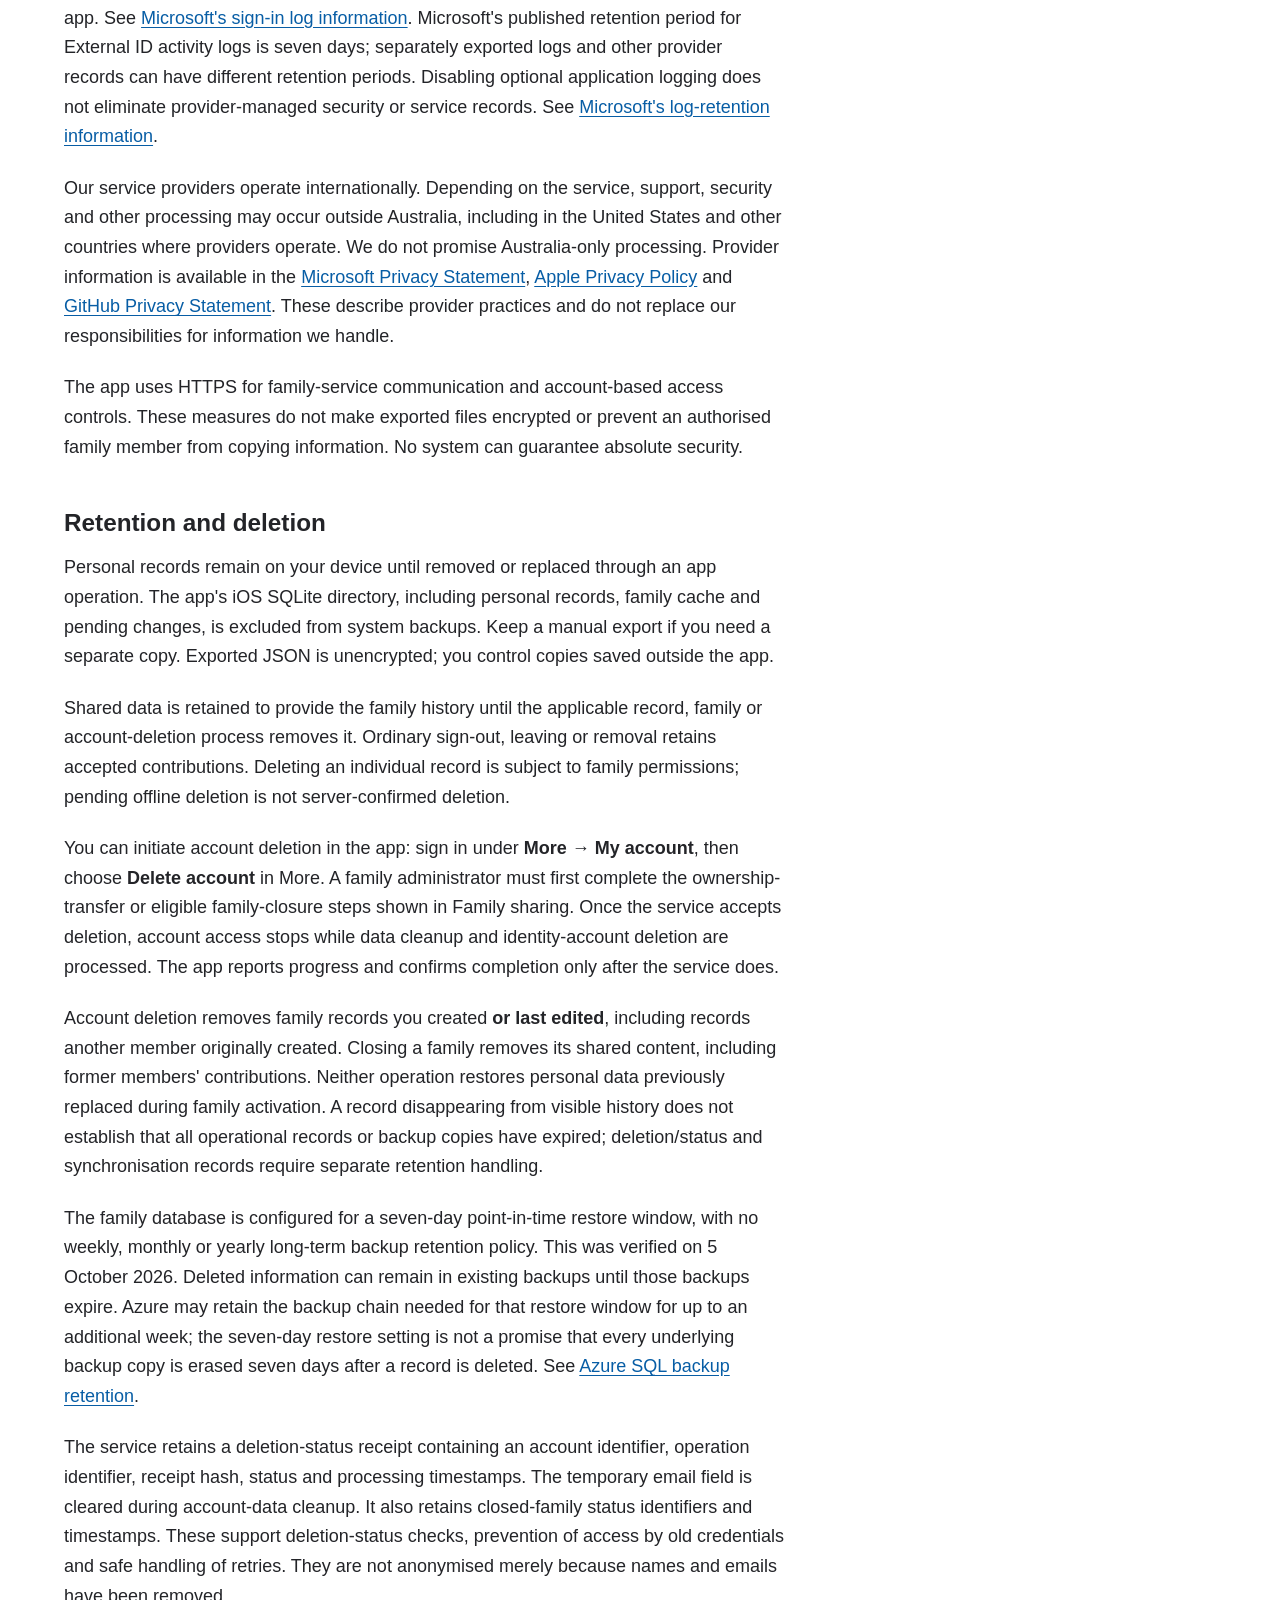
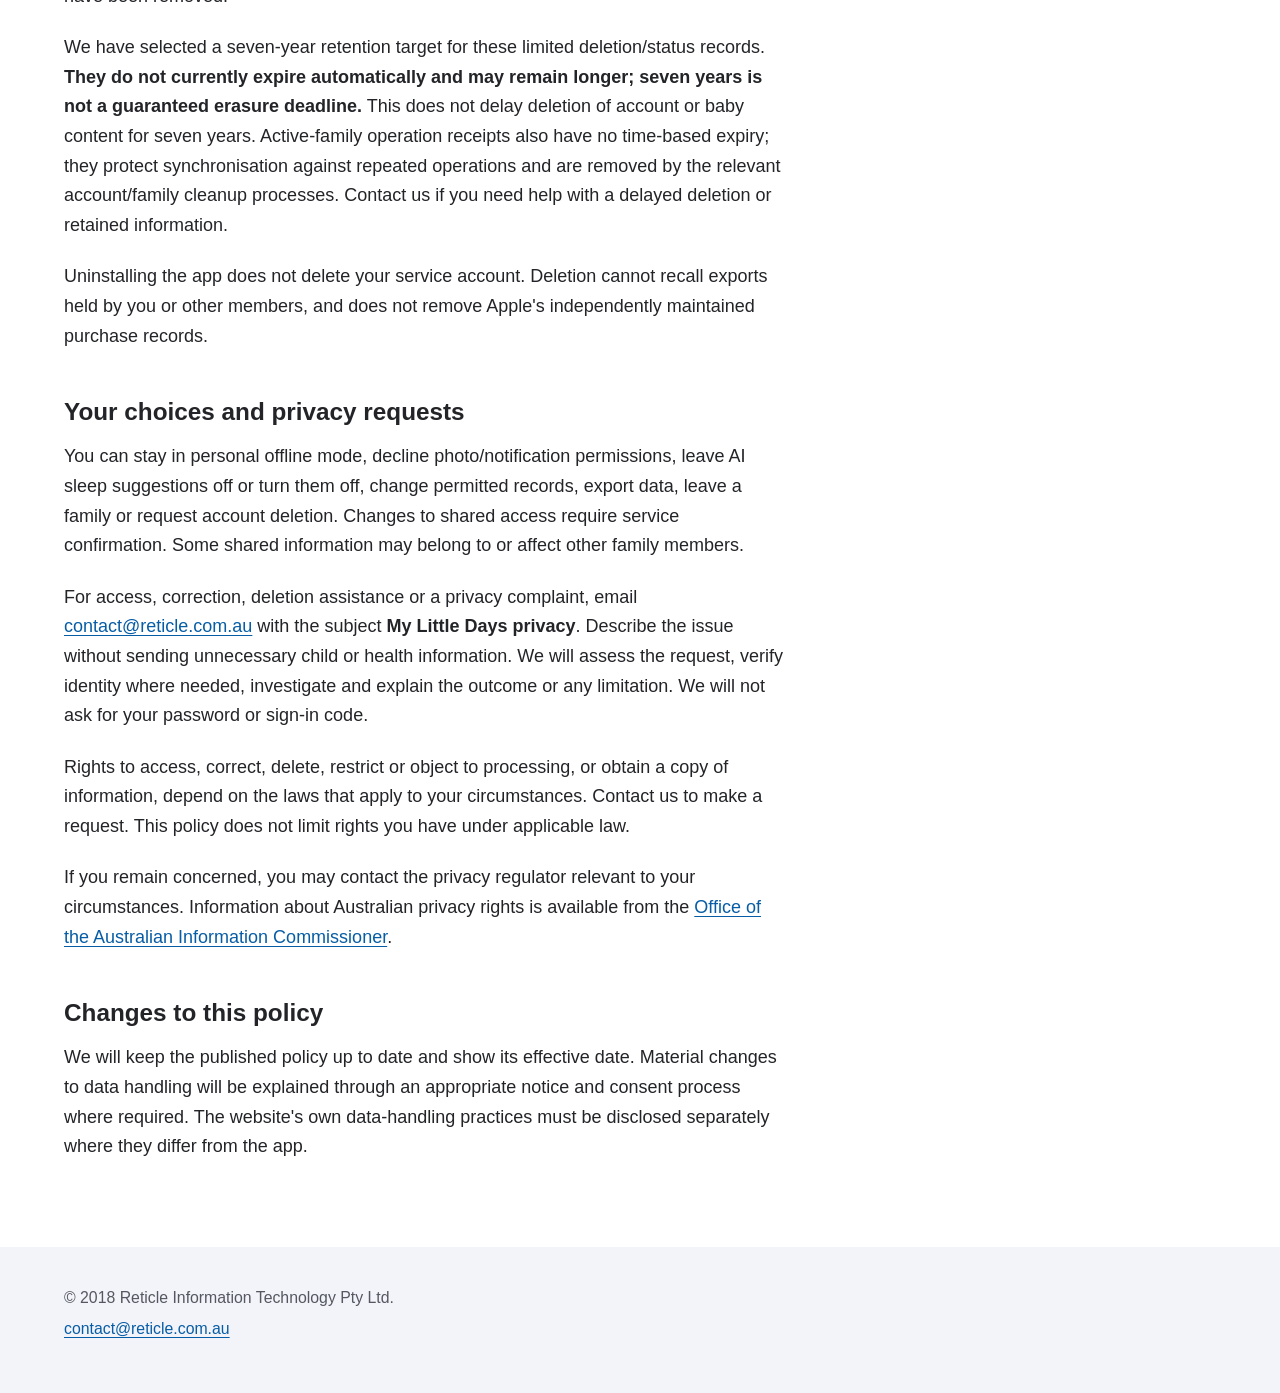
==== commit 6d99f4e4: "Explain optional AI sleep sharing and controls" ====
--- a/docs/privacy/index.html
+++ b/docs/privacy/index.html
@@ -1,14 +1,20 @@
 <!doctype html>
 <html lang="en-AU"><head><meta charset="utf-8"><meta name="viewport" content="width=device-width, initial-scale=1"><meta name="color-scheme" content="light dark"><meta name="referrer" content="strict-origin-when-cross-origin"><title>Privacy policy | My Little Days</title><meta name="description" content="How My Little Days handles personal records, optional family sharing, support, purchases, retention and deletion."><link rel="stylesheet" href="../styles.css"></head>
 <body><a class="skip" href="#main">Skip to content</a><header class="masthead"><a class="brand" href="../">My Little Days</a><nav aria-label="Main"><a href="../">Support</a><a href="../privacy/" aria-current="page">Privacy</a></nav></header>
-<main id="main"><h1 class="page-title">Privacy policy</h1><article class="document" aria-label="Privacy policy"><p>Effective date: <strong>8 October 2026</strong></p>
-<details class="contents"><summary>On this page</summary><ul><li><a href="#who-we-are">Who we are</a></li><li><a href="#personal-records-on-your-device">Personal records on your device</a></li><li><a href="#information-used-for-optional-family-sharing">Information used for optional family sharing</a></li><li><a href="#who-can-see-shared-information">Who can see shared information</a></li><li><a href="#photos-reminders-watch-and-widgets">Photos, reminders, Watch and widgets</a></li><li><a href="#payments-and-support">Payments and support</a></li><li><a href="#service-providers-location-and-security">Service providers, location and security</a></li><li><a href="#retention-and-deletion">Retention and deletion</a></li><li><a href="#your-choices-and-privacy-requests">Your choices and privacy requests</a></li><li><a href="#changes-to-this-policy">Changes to this policy</a></li></ul></details>
+<main id="main"><h1 class="page-title">Privacy policy</h1><article class="document" aria-label="Privacy policy"><p>Effective date: <strong>13 October 2026</strong></p>
+<details class="contents"><summary>On this page</summary><ul><li><a href="#who-we-are">Who we are</a></li><li><a href="#personal-records-on-your-device">Personal records on your device</a></li><li><a href="#optional-ai-sleep-suggestions">Optional AI sleep suggestions</a></li><li><a href="#information-used-for-optional-family-sharing">Information used for optional family sharing</a></li><li><a href="#who-can-see-shared-information">Who can see shared information</a></li><li><a href="#photos-reminders-watch-and-widgets">Photos, reminders, Watch and widgets</a></li><li><a href="#payments-and-support">Payments and support</a></li><li><a href="#service-providers-location-and-security">Service providers, location and security</a></li><li><a href="#retention-and-deletion">Retention and deletion</a></li><li><a href="#your-choices-and-privacy-requests">Your choices and privacy requests</a></li><li><a href="#changes-to-this-policy">Changes to this policy</a></li></ul></details>
 <h2 id="who-we-are">Who we are</h2>
 <p>My Little Days is operated by <strong>Reticle Information Technology Pty Ltd</strong>. Contact us about support or privacy at <a href="mailto:contact@reticle.com.au">contact@reticle.com.au</a>.</p>
 <p>The app is intended for parents and caregivers recording information about a child in their care. Please provide and share only information you are authorised to handle. The child does not need an account.</p>
 <h2 id="personal-records-on-your-device">Personal records on your device</h2>
 <p>You can use personal record-keeping without signing in. The app stores your baby's profile, records, selected photo, reminders and play information locally; these are not automatically uploaded to our family service. Language, appearance and view preferences also stay on the device.</p>
 <p>Signing in uses our authentication service, but signing in alone is not consent to upload an existing personal history. Initial family sharing requires the create/join confirmation. Signing back into an account already in a family restores that account's family access after verification.</p>
+<h2 id="optional-ai-sleep-suggestions">Optional AI sleep suggestions</h2>
+<p>When available in your app, AI sleep suggestions require sign-in and your separate choice to <strong>Agree to sharing and enable AI</strong> in <strong>Records → Sleep guidance</strong>. Signing in, joining a family or recording sleep does not by itself enable AI sharing. You can continue recording and viewing your history without enabling this feature.</p>
+<p>After you enable it, the app sends the baby's age in days, time zone, current time, and sleep and feeding records for the previous seven complete local dates and today to our server. These records include start/end times, whether a timer is still running, feeding type and bottle milk amounts. A sleep period crossing the start of that date range retains its original start time. Our server sends these fields and the date boundaries used for the requested suggestions to <strong>OpenAI</strong>, which generates predicted sleep periods and windows in which to begin settling.</p>
+<p>The app calculates age from the date of birth on your device; the full date of birth is not sent for an AI request. Names, photos, notes, growth measurements and other care records are not included. Our server uses your signed-in account and, where applicable, family membership/history identifiers to check access; those identifiers, record identifiers and breastfeeding side are not sent to OpenAI. Removing direct identifiers does not make detailed child sleep and feeding records anonymous.</p>
+<p>While AI is enabled, opening the relevant view, refreshing, or adding or changing relevant records can request updated suggestions. The prediction endpoint does not add the submitted records or its suggestions to the family database. Normal family synchronisation, if enabled separately, is unchanged. AI suggestions are uncertain routine information, not medical advice or a guarantee of the best time to sleep.</p>
+<p>Choose <strong>Turn off AI and stop sharing</strong> in <strong>Records → Sleep guidance</strong> to stop future AI requests and clear the suggestions on that device. Your saved records are not deleted. Turning it off does not recall information already sent. If the app reports that the off setting could not be saved, use <strong>Retry saving the off setting</strong>; stopping the current session's requests does not establish that the choice will persist after an app restart. The choice applies to the current account and baby context on that device, not automatically to other family members' devices.</p>
 <h2 id="information-used-for-optional-family-sharing">Information used for optional family sharing</h2>
 <p>When you use account and family features, the service processes:</p>
 <ul><li>Your account identifier, sign-in email and display name, plus family membership, roles and invitations.</li><li>The baby profile you choose to share, including name, date of birth and sex, and an optional selected photo.</li><li>Shared feeding, sleep, nappy, growth, milestone and care records. These can include amounts, times, body measurements, temperature, supplement details and notes.</li><li>Shared reminder rules/settings, play activity selections and check-ins.</li><li>Record ownership, editing/timer attribution, timestamps, versions and synchronisation identifiers needed to apply changes safely and identify conflicts.</li></ul>
@@ -27,6 +33,7 @@
 <p>We handle support correspondence using Outlook and retain support emails for seven years.</p>
 <h2 id="service-providers-location-and-security">Service providers, location and security</h2>
 <p>The family backend uses Microsoft Azure, and account authentication uses Microsoft Entra External ID. The family API and SQL database are hosted in Australia Southeast. The customer sign-in tenant reports its primary data location as Australian datacentres. These locations were checked on 5 October 2026; they do not establish that all security, support or provider processing stays in Australia. Apple separately provides app distribution, purchases and device services; a storage/share provider you choose handles files you export to it.</p>
+<p>OpenAI is an additional service provider only for the optional AI sleep feature described above. Requests go through our server rather than directly from the app to OpenAI. The Australian location of our family database does not mean that AI processing stays in Australia.</p>
 <p>This public support and privacy website is hosted by GitHub Pages. GitHub states that it logs and stores visitors' IP addresses for security, including visitors who are not signed into GitHub. Visiting the website is separate from uploading baby records to the family service. These pages do not add analytics, advertising scripts, contact forms or third-party fonts. See <a href="https://docs.github.com/en/pages/getting-started-with-github-pages/what-is-github-pages#data-collection">GitHub Pages data collection</a>.</p>
 <p>Hosting and authentication services process operational and security information, which can include account identifiers, IP addresses, approximate location inferred from IP addresses, browser and operating-system details, event times, sign-in outcomes and technical error details. IP-derived location is not GPS or precise location collected by the app. See <a href="https://learn.microsoft.com/en-us/entra/identity/monitoring-health/concept-sign-in-log-activity-details">Microsoft's sign-in log information</a>. Microsoft's published retention period for External ID activity logs is seven days; separately exported logs and other provider records can have different retention periods. Disabling optional application logging does not eliminate provider-managed security or service records. See <a href="https://learn.microsoft.com/en-us/entra/identity/monitoring-health/reference-reports-data-retention#microsoft-entra-external-id-logs">Microsoft's log-retention information</a>.</p>
 <p>Our service providers operate internationally. Depending on the service, support, security and other processing may occur outside Australia, including in the United States and other countries where providers operate. We do not promise Australia-only processing. Provider information is available in the <a href="https://privacy.microsoft.com/privacystatement">Microsoft Privacy Statement</a>, <a href="https://www.apple.com/legal/privacy/">Apple Privacy Policy</a> and <a href="https://docs.github.com/en/site-policy/privacy-policies/github-general-privacy-statement">GitHub Privacy Statement</a>. These describe provider practices and do not replace our responsibilities for information we handle.</p>
@@ -41,7 +48,7 @@
 <p>We have selected a seven-year retention target for these limited deletion/status records. <strong>They do not currently expire automatically and may remain longer; seven years is not a guaranteed erasure deadline.</strong> This does not delay deletion of account or baby content for seven years. Active-family operation receipts also have no time-based expiry; they protect synchronisation against repeated operations and are removed by the relevant account/family cleanup processes. Contact us if you need help with a delayed deletion or retained information.</p>
 <p>Uninstalling the app does not delete your service account. Deletion cannot recall exports held by you or other members, and does not remove Apple's independently maintained purchase records.</p>
 <h2 id="your-choices-and-privacy-requests">Your choices and privacy requests</h2>
-<p>You can stay in personal offline mode, decline photo/notification permissions, change permitted records, export data, leave a family or request account deletion. Changes to shared access require service confirmation. Some shared information may belong to or affect other family members.</p>
+<p>You can stay in personal offline mode, decline photo/notification permissions, leave AI sleep suggestions off or turn them off, change permitted records, export data, leave a family or request account deletion. Changes to shared access require service confirmation. Some shared information may belong to or affect other family members.</p>
 <p>For access, correction, deletion assistance or a privacy complaint, email <a href="mailto:contact@reticle.com.au">contact@reticle.com.au</a> with the subject <strong>My Little Days privacy</strong>. Describe the issue without sending unnecessary child or health information. We will assess the request, verify identity where needed, investigate and explain the outcome or any limitation. We will not ask for your password or sign-in code.</p>
 <p>Rights to access, correct, delete, restrict or object to processing, or obtain a copy of information, depend on the laws that apply to your circumstances. Contact us to make a request. This policy does not limit rights you have under applicable law.</p>
 <p>If you remain concerned, you may contact the privacy regulator relevant to your circumstances. Information about Australian privacy rights is available from the <a href="https://www.oaic.gov.au/privacy">Office of the Australian Information Commissioner</a>.</p>
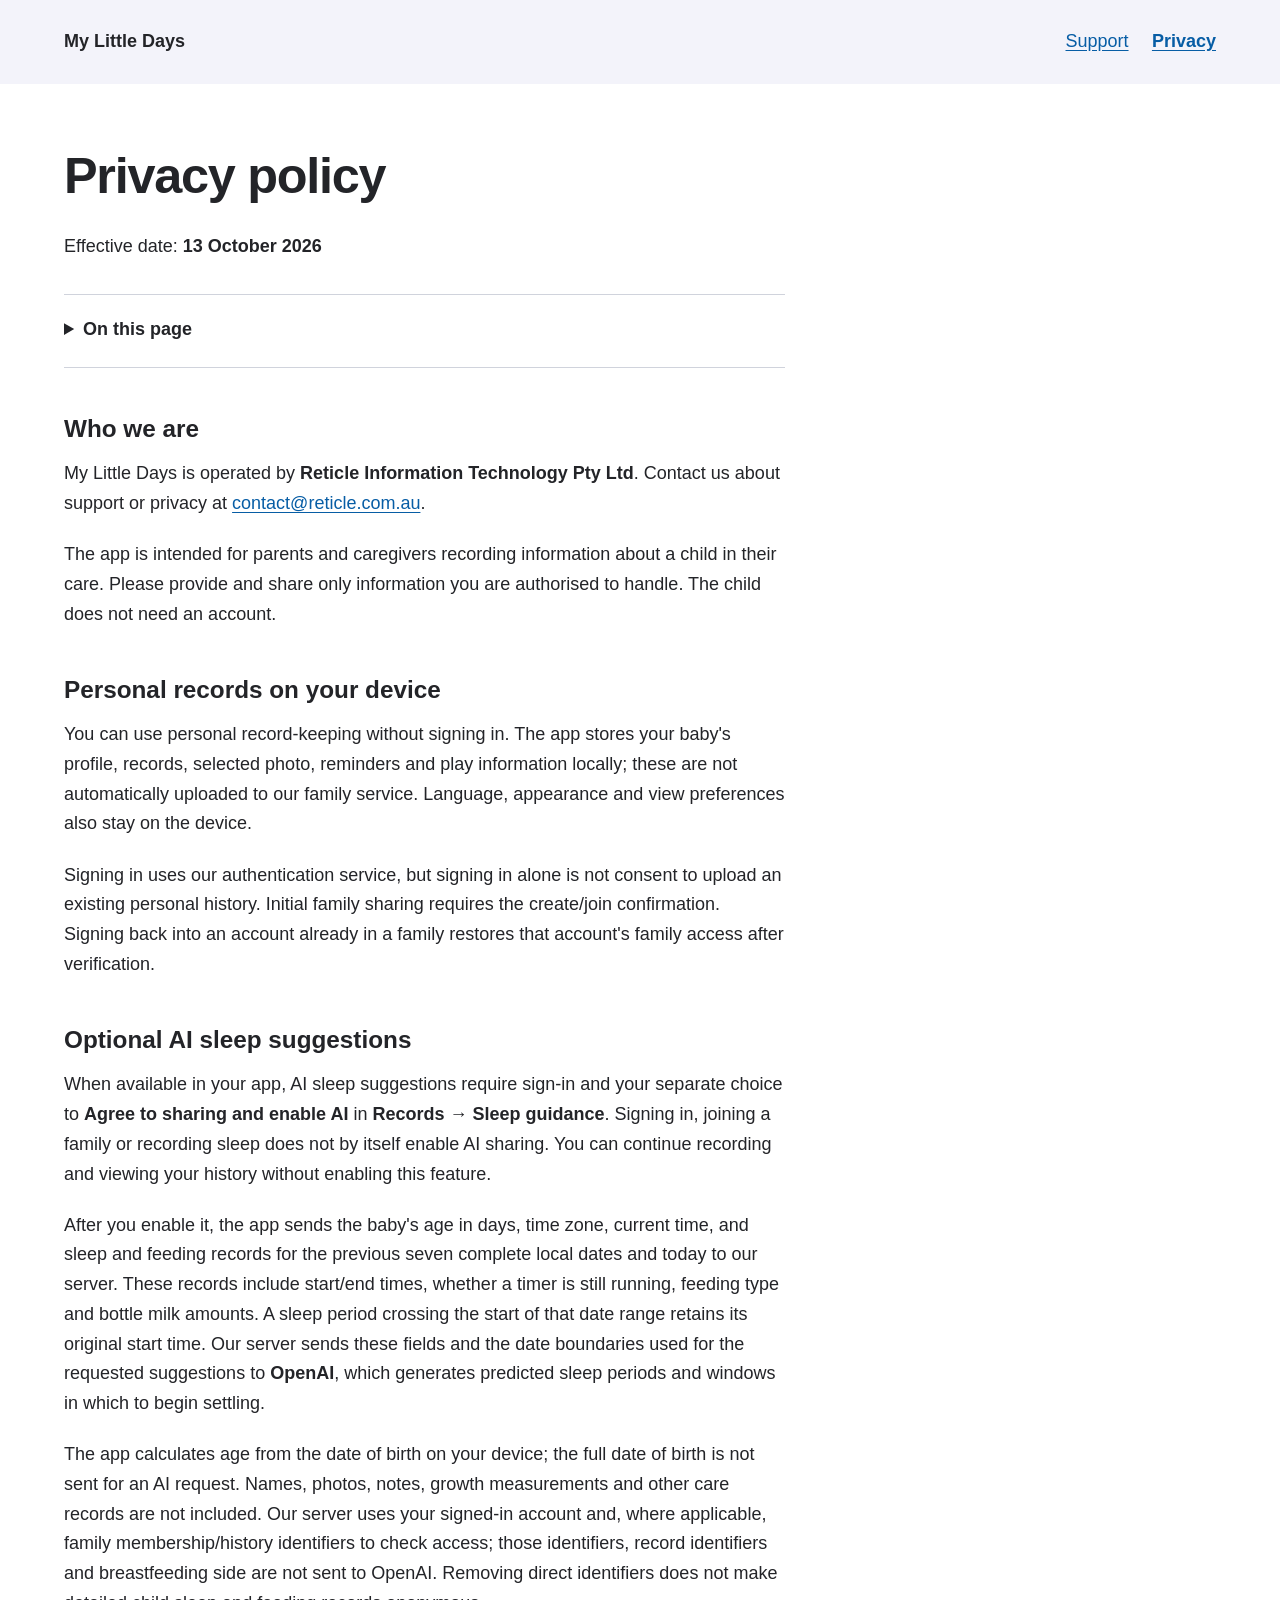
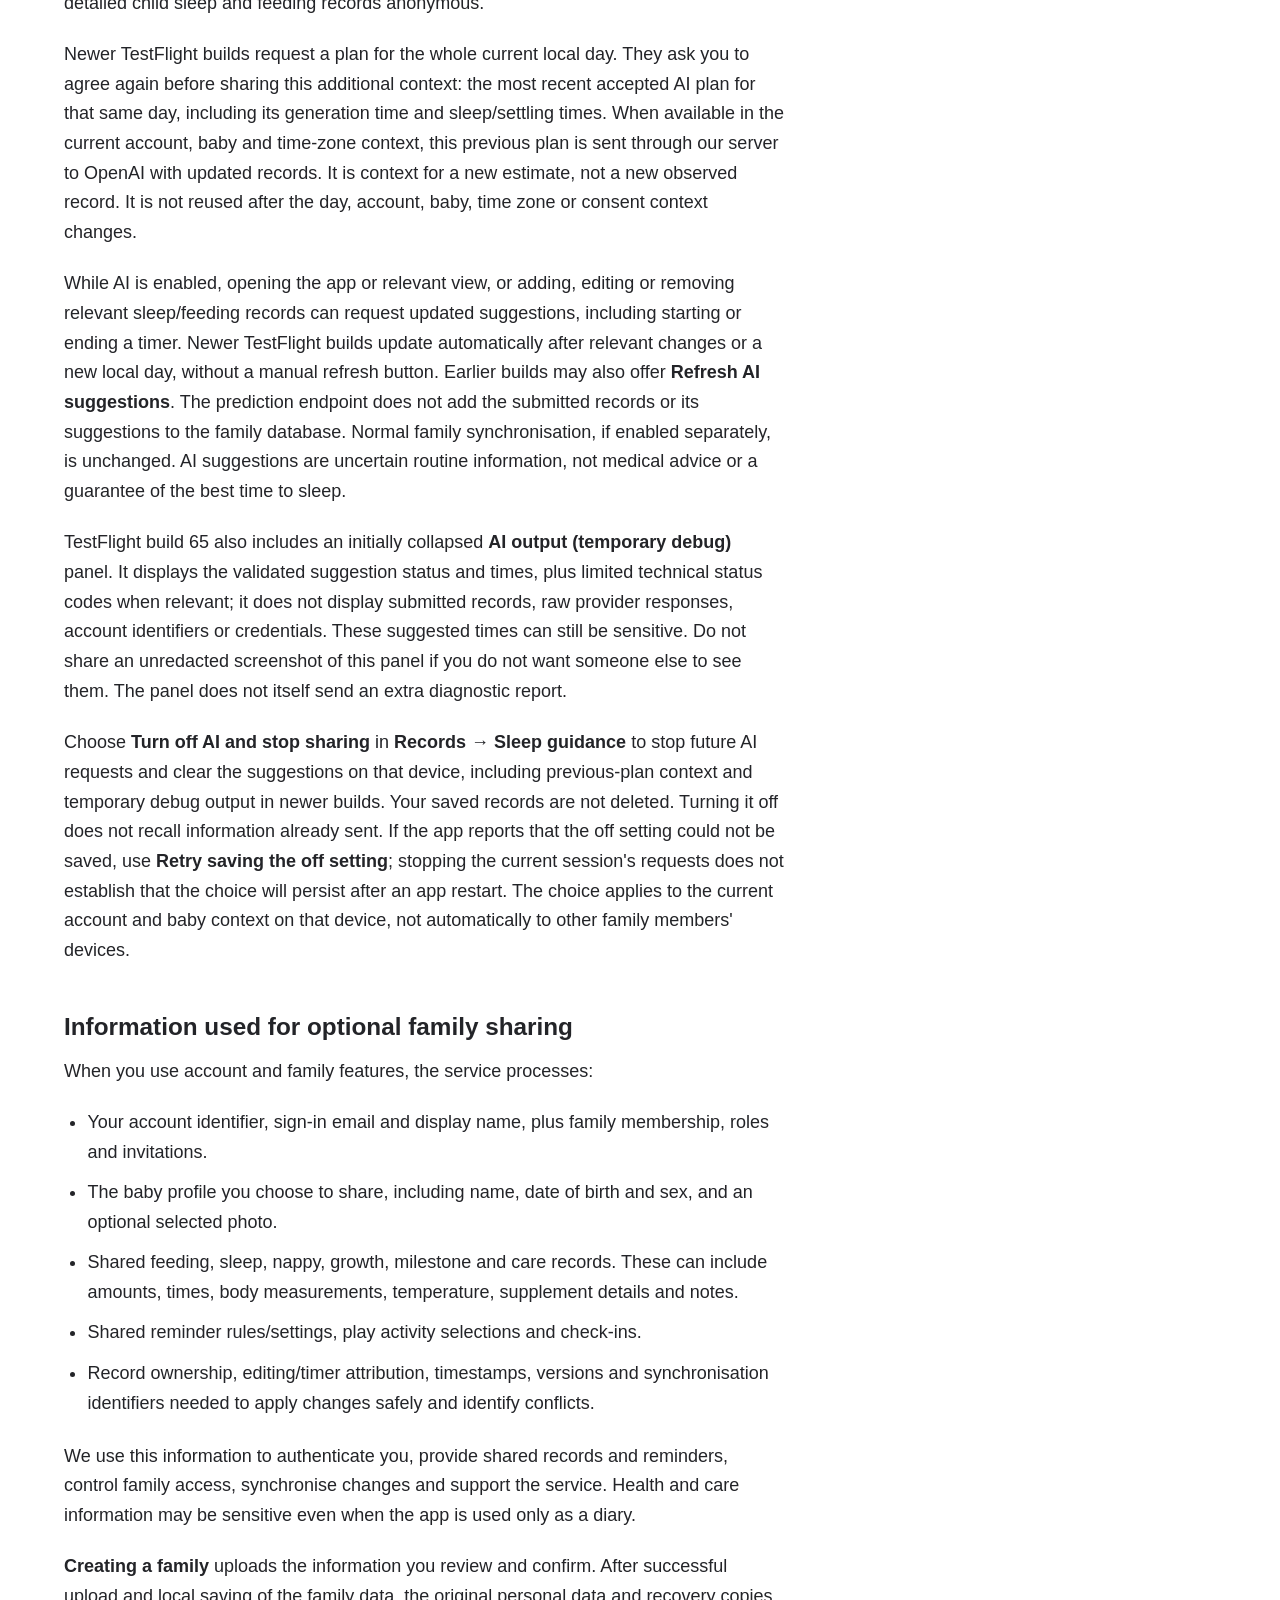
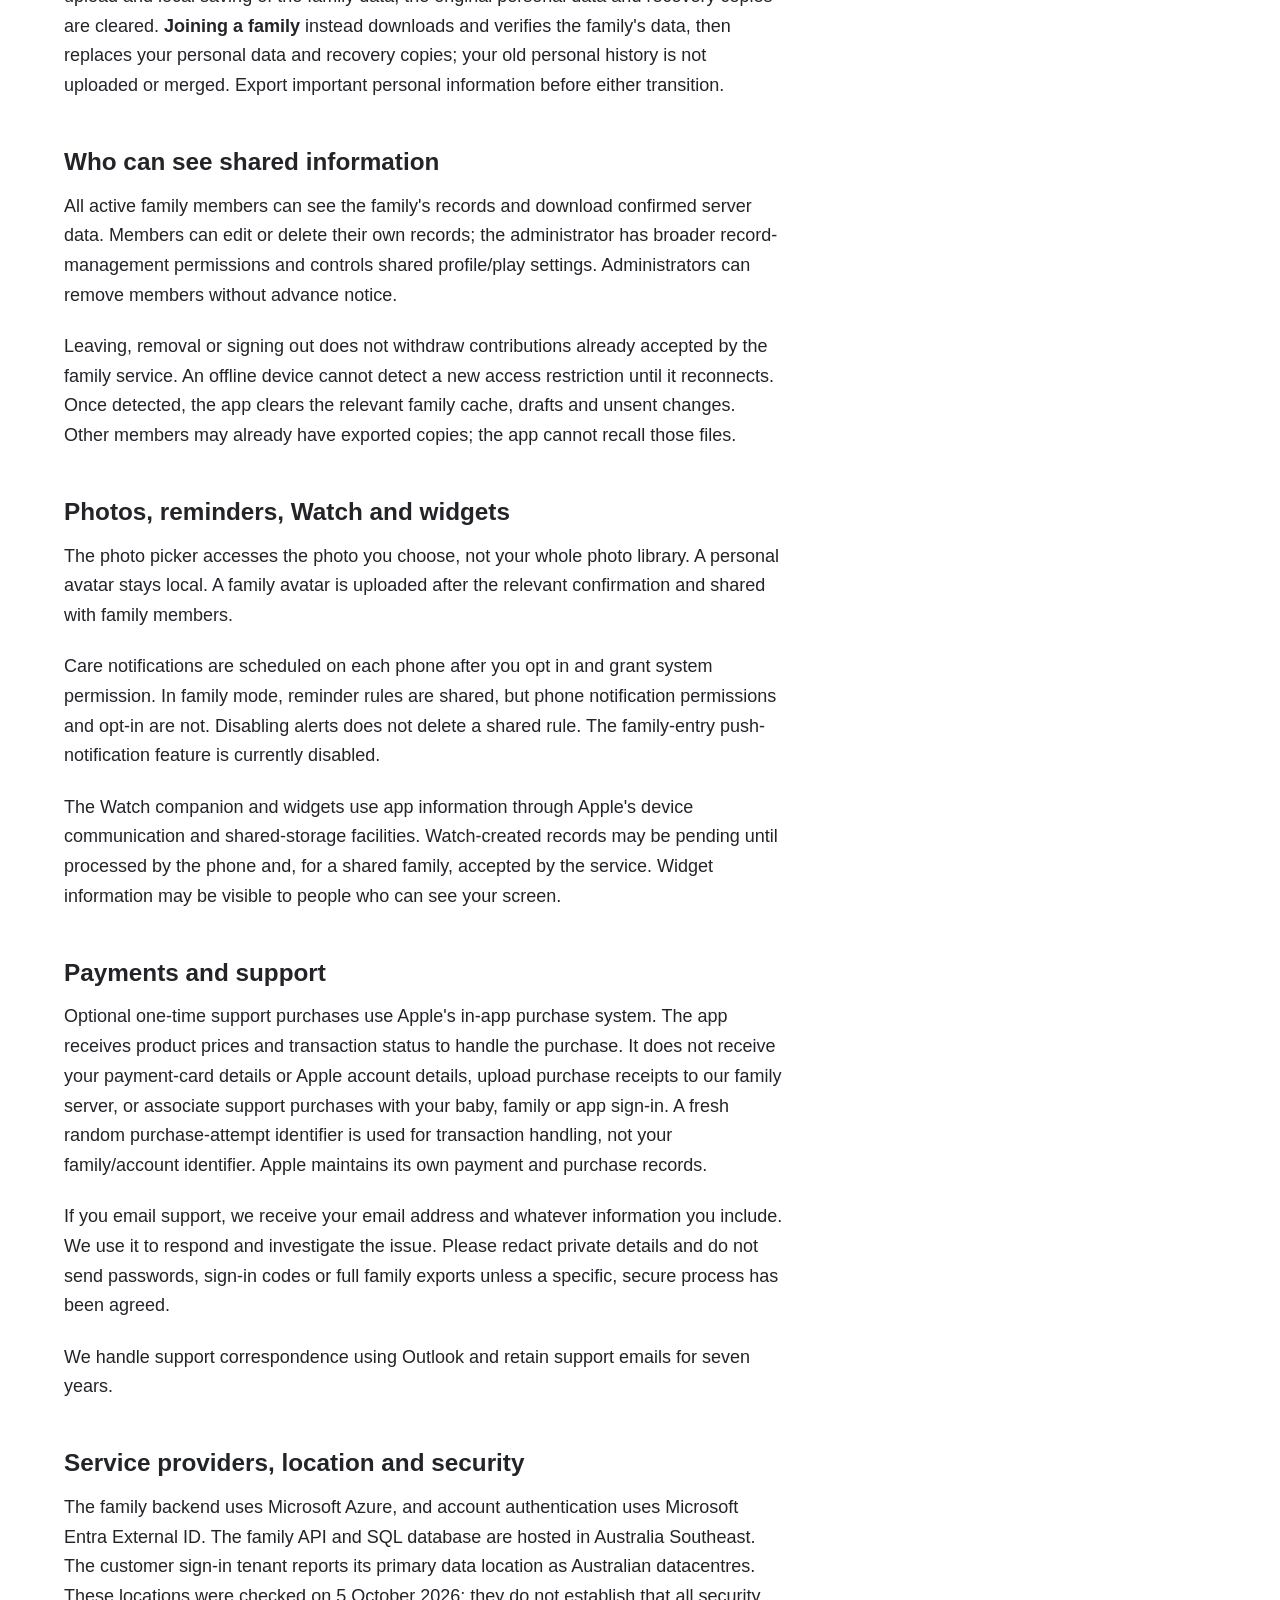
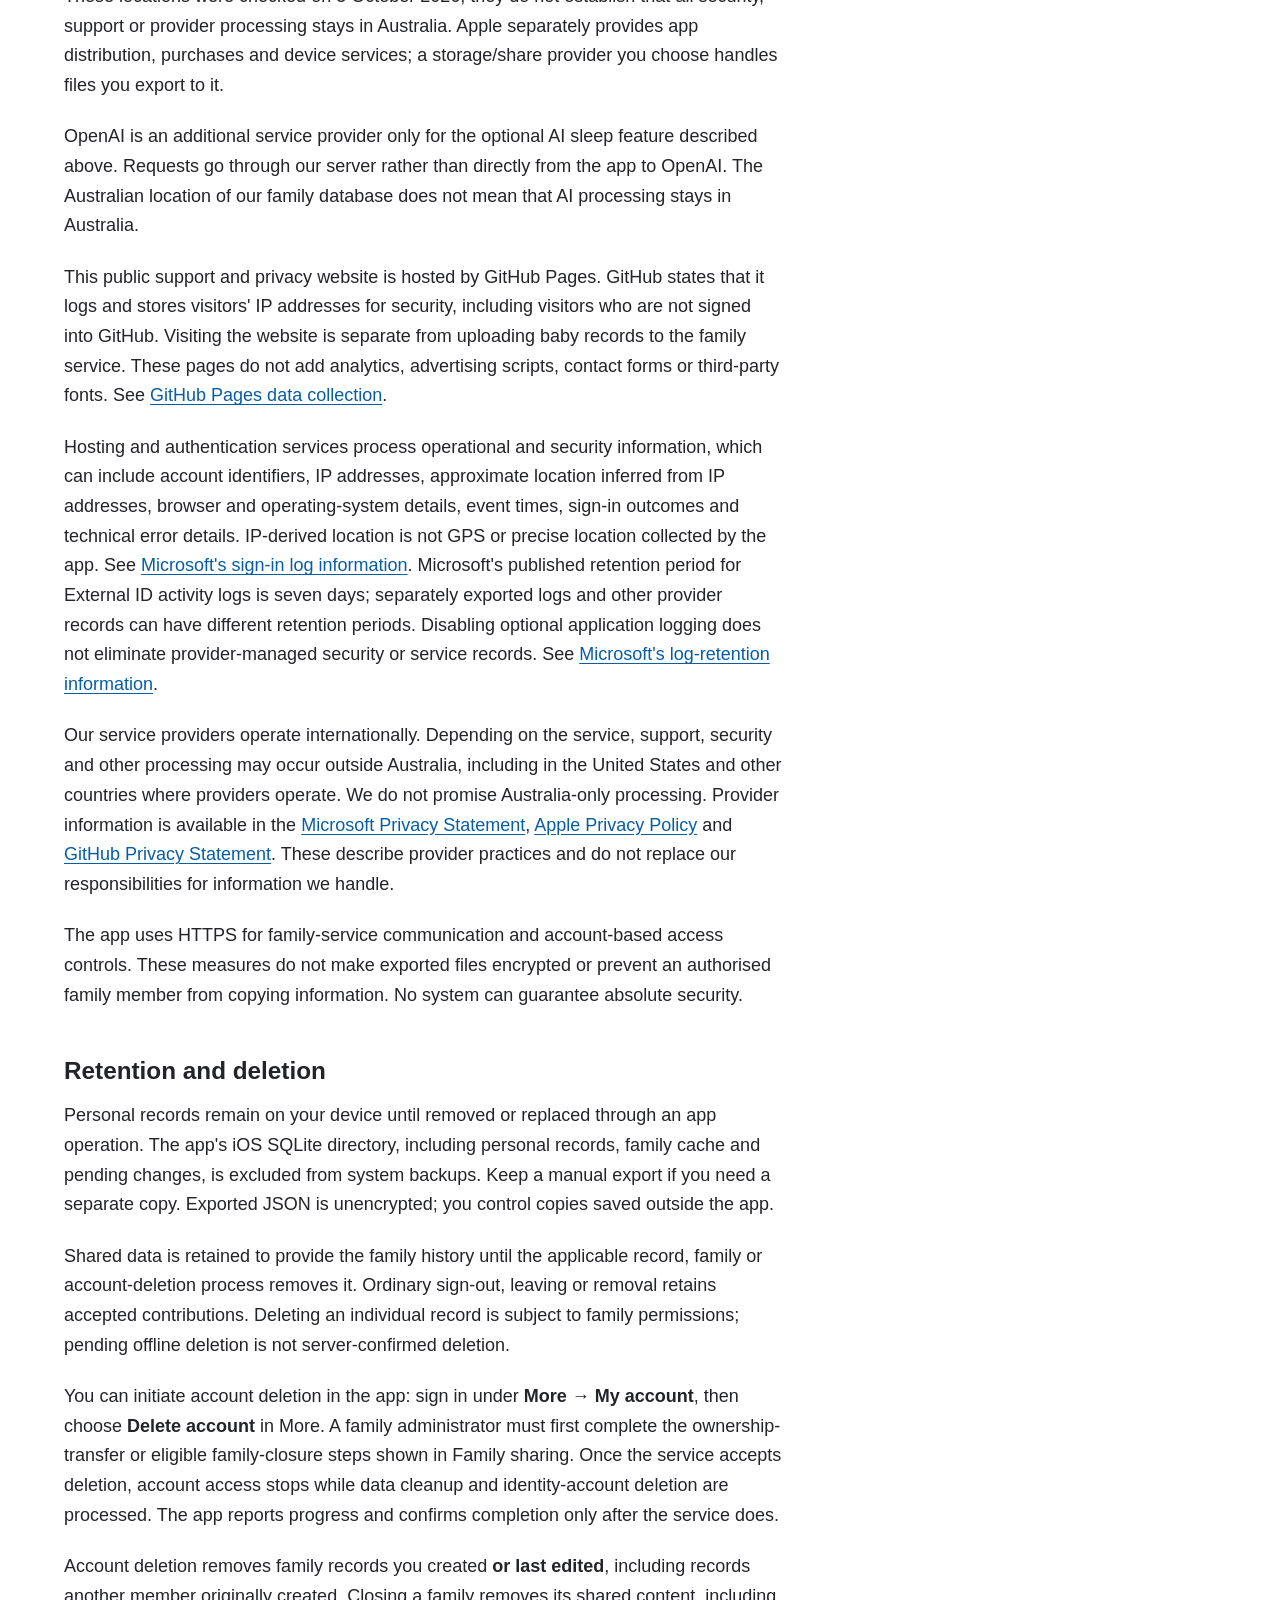
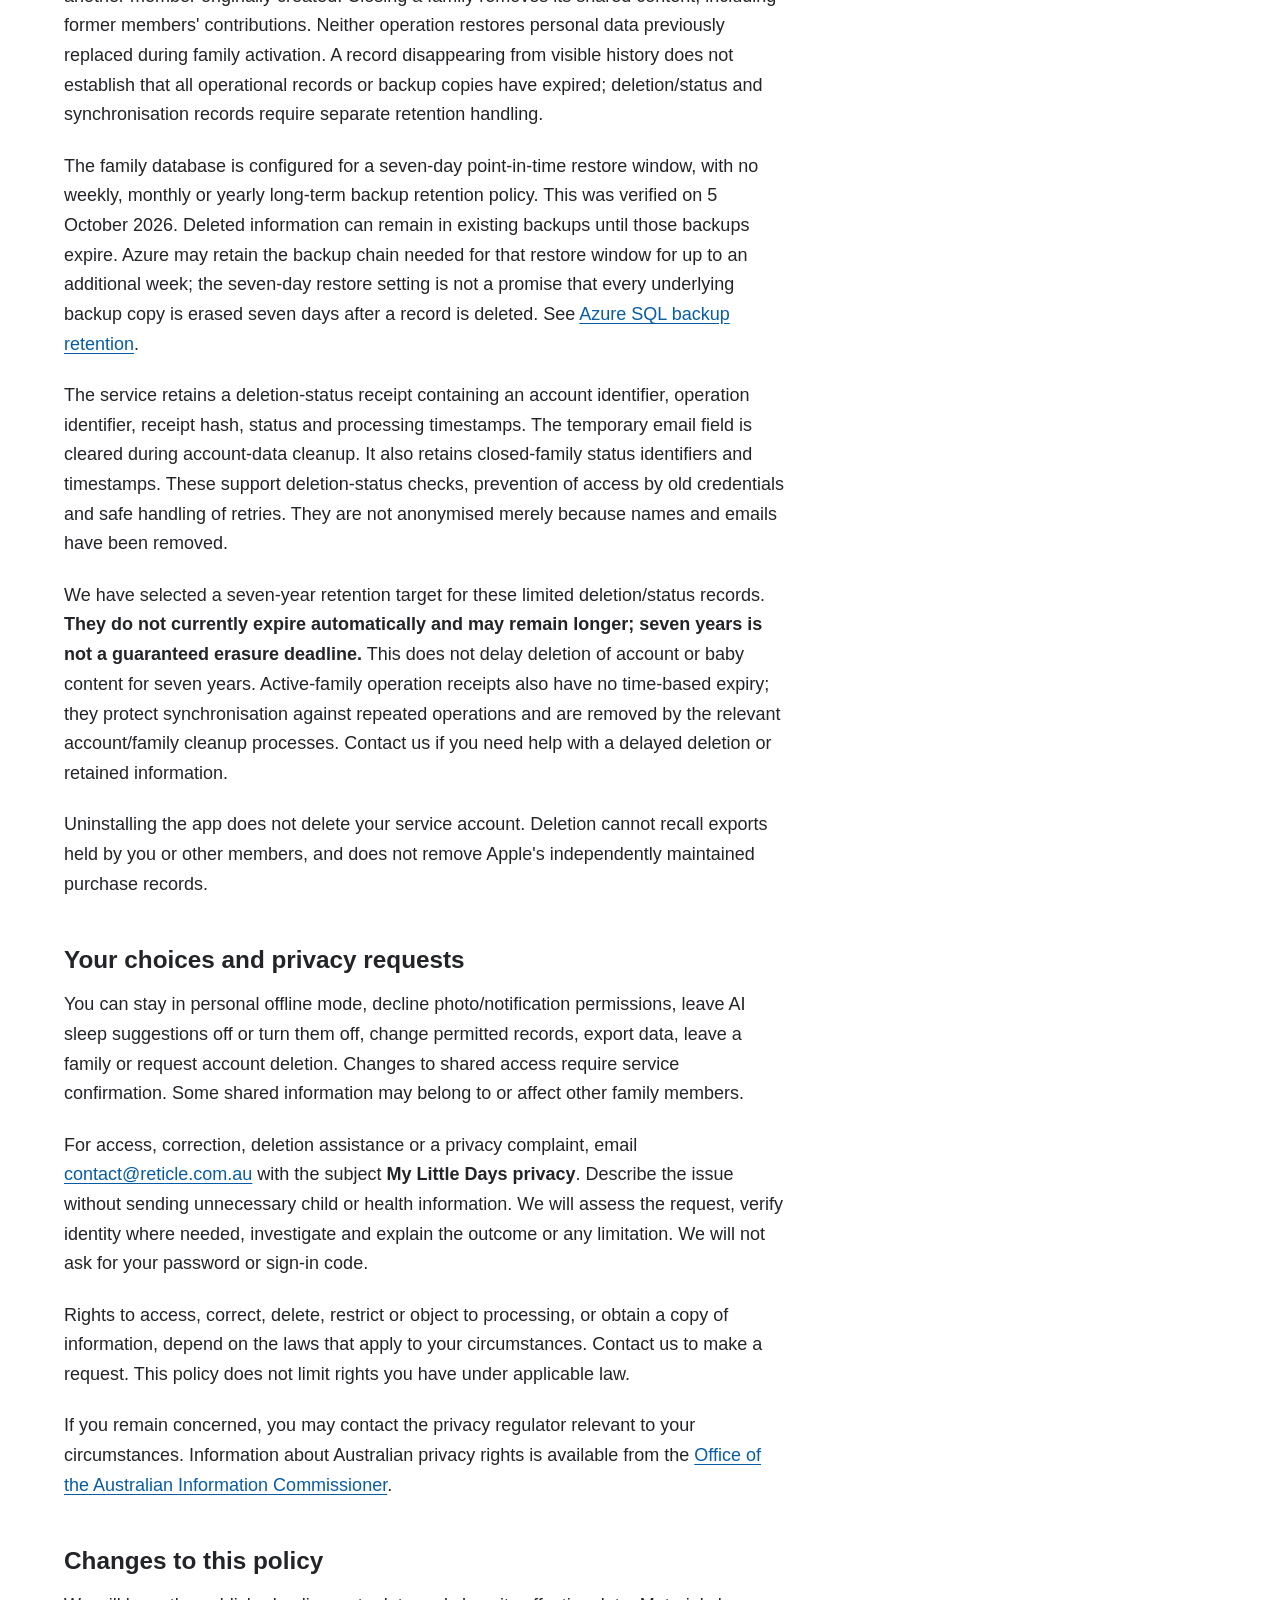
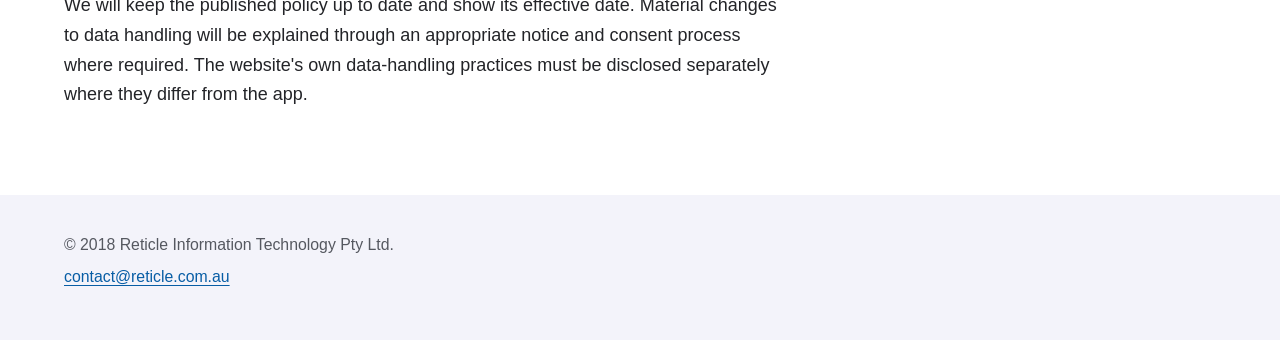
==== commit be0b4d48: "Explain automatic whole-day AI plans and prior-estimate sharing" ====
--- a/docs/privacy/index.html
+++ b/docs/privacy/index.html
@@ -13,8 +13,10 @@
 <p>When available in your app, AI sleep suggestions require sign-in and your separate choice to <strong>Agree to sharing and enable AI</strong> in <strong>Records → Sleep guidance</strong>. Signing in, joining a family or recording sleep does not by itself enable AI sharing. You can continue recording and viewing your history without enabling this feature.</p>
 <p>After you enable it, the app sends the baby's age in days, time zone, current time, and sleep and feeding records for the previous seven complete local dates and today to our server. These records include start/end times, whether a timer is still running, feeding type and bottle milk amounts. A sleep period crossing the start of that date range retains its original start time. Our server sends these fields and the date boundaries used for the requested suggestions to <strong>OpenAI</strong>, which generates predicted sleep periods and windows in which to begin settling.</p>
 <p>The app calculates age from the date of birth on your device; the full date of birth is not sent for an AI request. Names, photos, notes, growth measurements and other care records are not included. Our server uses your signed-in account and, where applicable, family membership/history identifiers to check access; those identifiers, record identifiers and breastfeeding side are not sent to OpenAI. Removing direct identifiers does not make detailed child sleep and feeding records anonymous.</p>
-<p>While AI is enabled, opening the relevant view, refreshing, or adding or changing relevant records can request updated suggestions. The prediction endpoint does not add the submitted records or its suggestions to the family database. Normal family synchronisation, if enabled separately, is unchanged. AI suggestions are uncertain routine information, not medical advice or a guarantee of the best time to sleep.</p>
-<p>Choose <strong>Turn off AI and stop sharing</strong> in <strong>Records → Sleep guidance</strong> to stop future AI requests and clear the suggestions on that device. Your saved records are not deleted. Turning it off does not recall information already sent. If the app reports that the off setting could not be saved, use <strong>Retry saving the off setting</strong>; stopping the current session's requests does not establish that the choice will persist after an app restart. The choice applies to the current account and baby context on that device, not automatically to other family members' devices.</p>
+<p>Newer TestFlight builds request a plan for the whole current local day. They ask you to agree again before sharing this additional context: the most recent accepted AI plan for that same day, including its generation time and sleep/settling times. When available in the current account, baby and time-zone context, this previous plan is sent through our server to OpenAI with updated records. It is context for a new estimate, not a new observed record. It is not reused after the day, account, baby, time zone or consent context changes.</p>
+<p>While AI is enabled, opening the app or relevant view, or adding, editing or removing relevant sleep/feeding records can request updated suggestions, including starting or ending a timer. Newer TestFlight builds update automatically after relevant changes or a new local day, without a manual refresh button. Earlier builds may also offer <strong>Refresh AI suggestions</strong>. The prediction endpoint does not add the submitted records or its suggestions to the family database. Normal family synchronisation, if enabled separately, is unchanged. AI suggestions are uncertain routine information, not medical advice or a guarantee of the best time to sleep.</p>
+<p>TestFlight build 65 also includes an initially collapsed <strong>AI output (temporary debug)</strong> panel. It displays the validated suggestion status and times, plus limited technical status codes when relevant; it does not display submitted records, raw provider responses, account identifiers or credentials. These suggested times can still be sensitive. Do not share an unredacted screenshot of this panel if you do not want someone else to see them. The panel does not itself send an extra diagnostic report.</p>
+<p>Choose <strong>Turn off AI and stop sharing</strong> in <strong>Records → Sleep guidance</strong> to stop future AI requests and clear the suggestions on that device, including previous-plan context and temporary debug output in newer builds. Your saved records are not deleted. Turning it off does not recall information already sent. If the app reports that the off setting could not be saved, use <strong>Retry saving the off setting</strong>; stopping the current session's requests does not establish that the choice will persist after an app restart. The choice applies to the current account and baby context on that device, not automatically to other family members' devices.</p>
 <h2 id="information-used-for-optional-family-sharing">Information used for optional family sharing</h2>
 <p>When you use account and family features, the service processes:</p>
 <ul><li>Your account identifier, sign-in email and display name, plus family membership, roles and invitations.</li><li>The baby profile you choose to share, including name, date of birth and sex, and an optional selected photo.</li><li>Shared feeding, sleep, nappy, growth, milestone and care records. These can include amounts, times, body measurements, temperature, supplement details and notes.</li><li>Shared reminder rules/settings, play activity selections and check-ins.</li><li>Record ownership, editing/timer attribution, timestamps, versions and synchronisation identifiers needed to apply changes safely and identify conflicts.</li></ul>
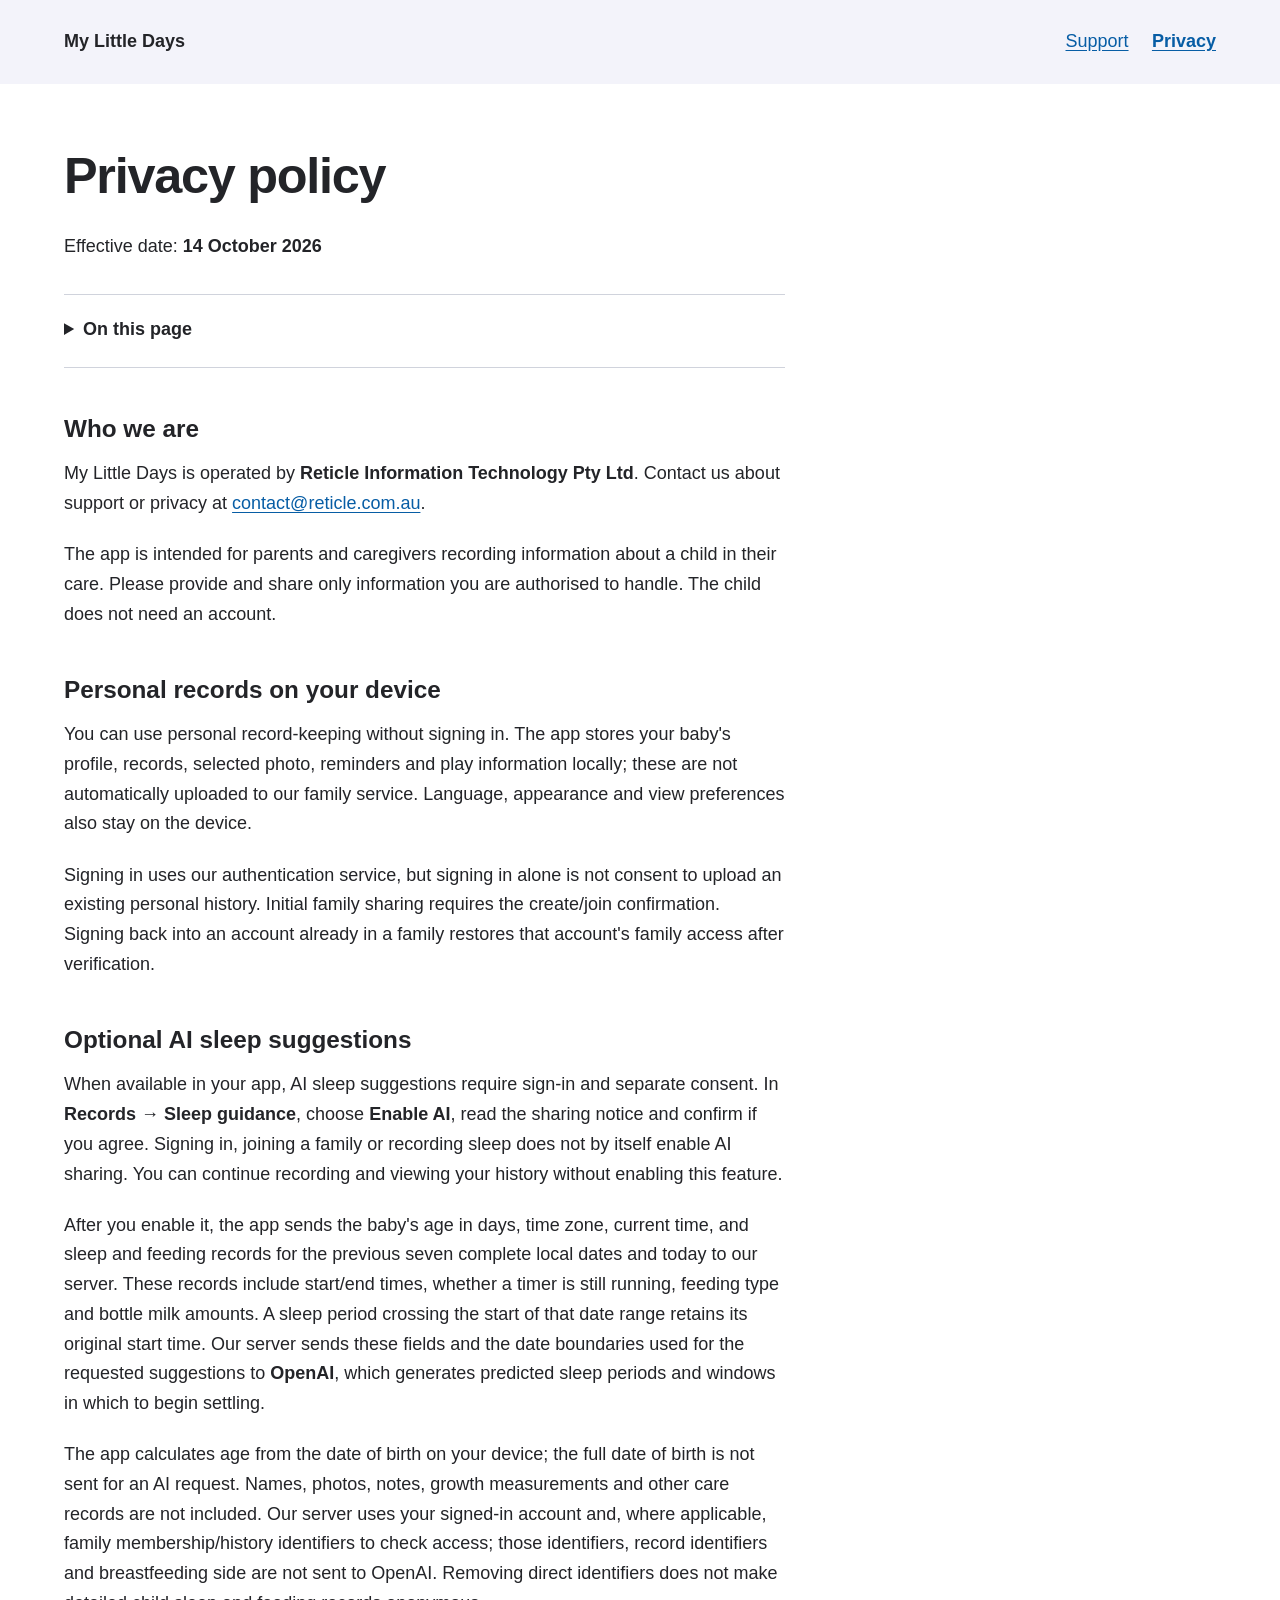
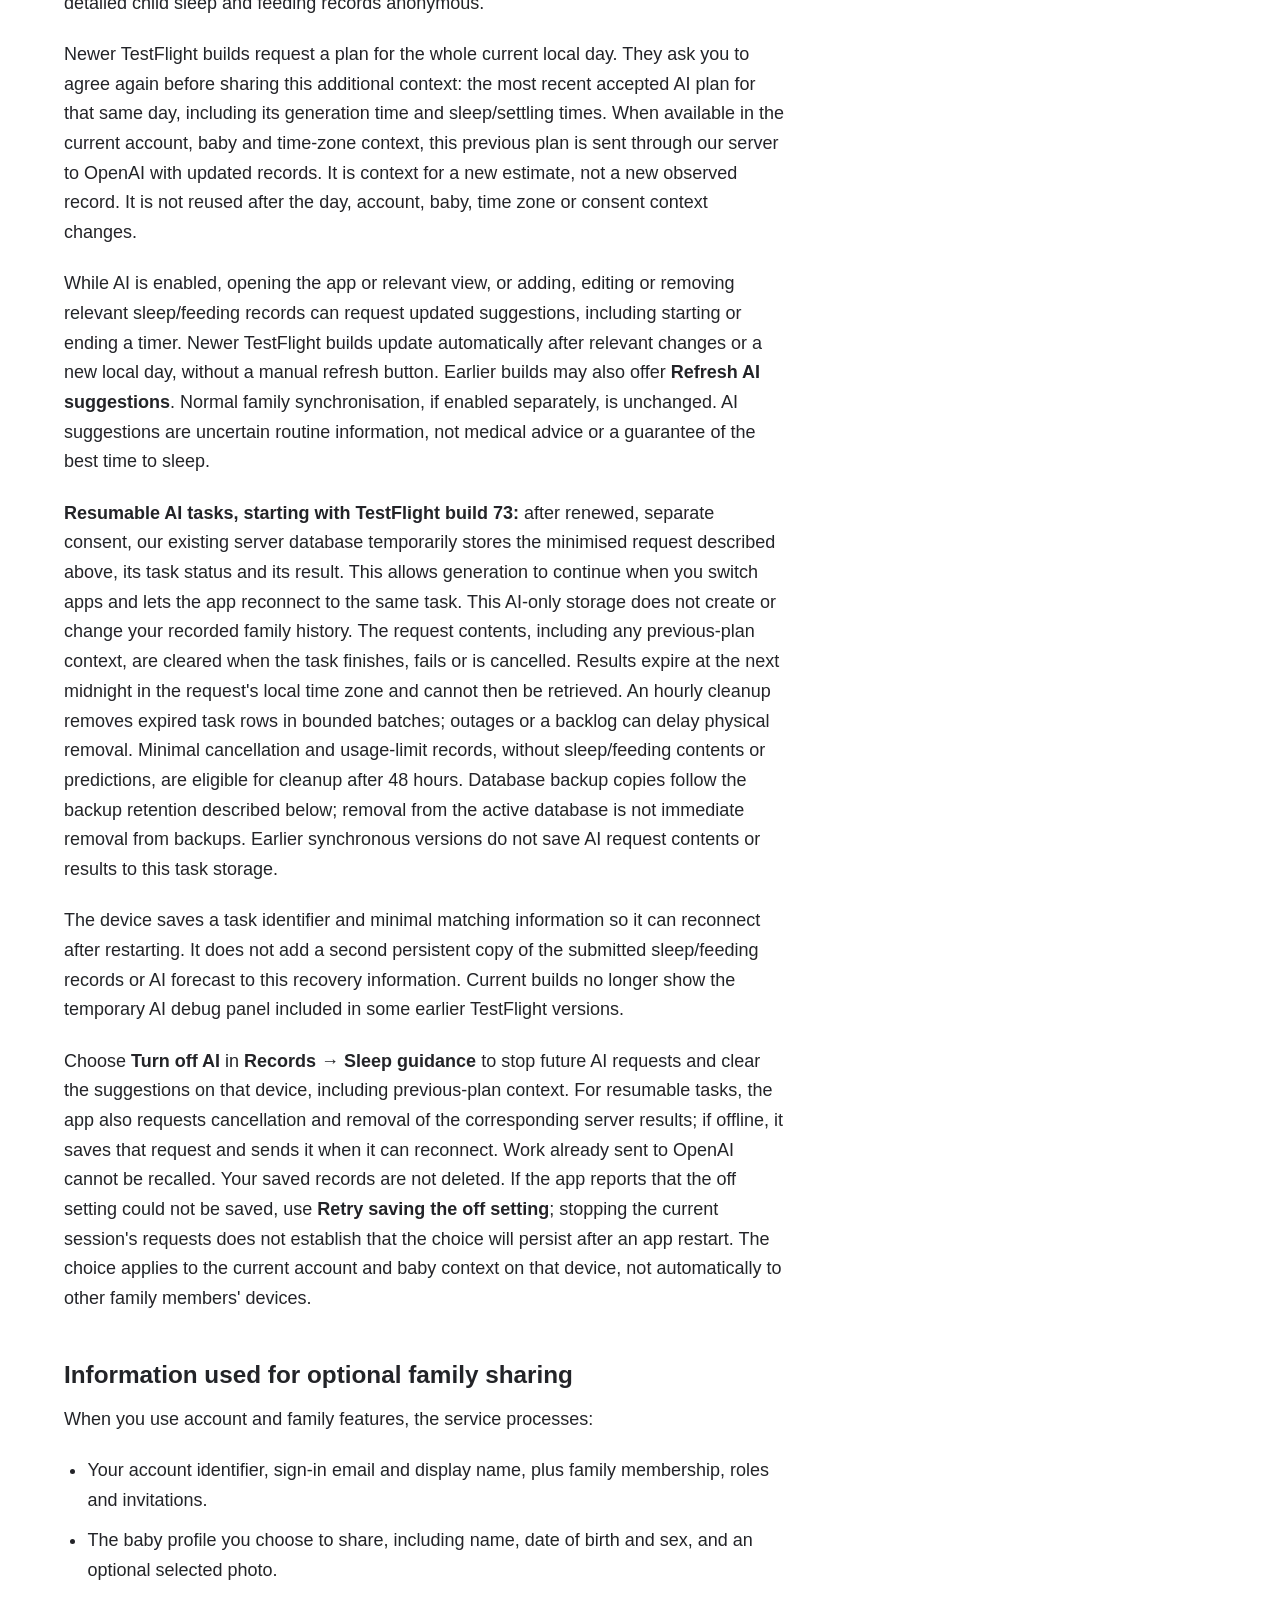
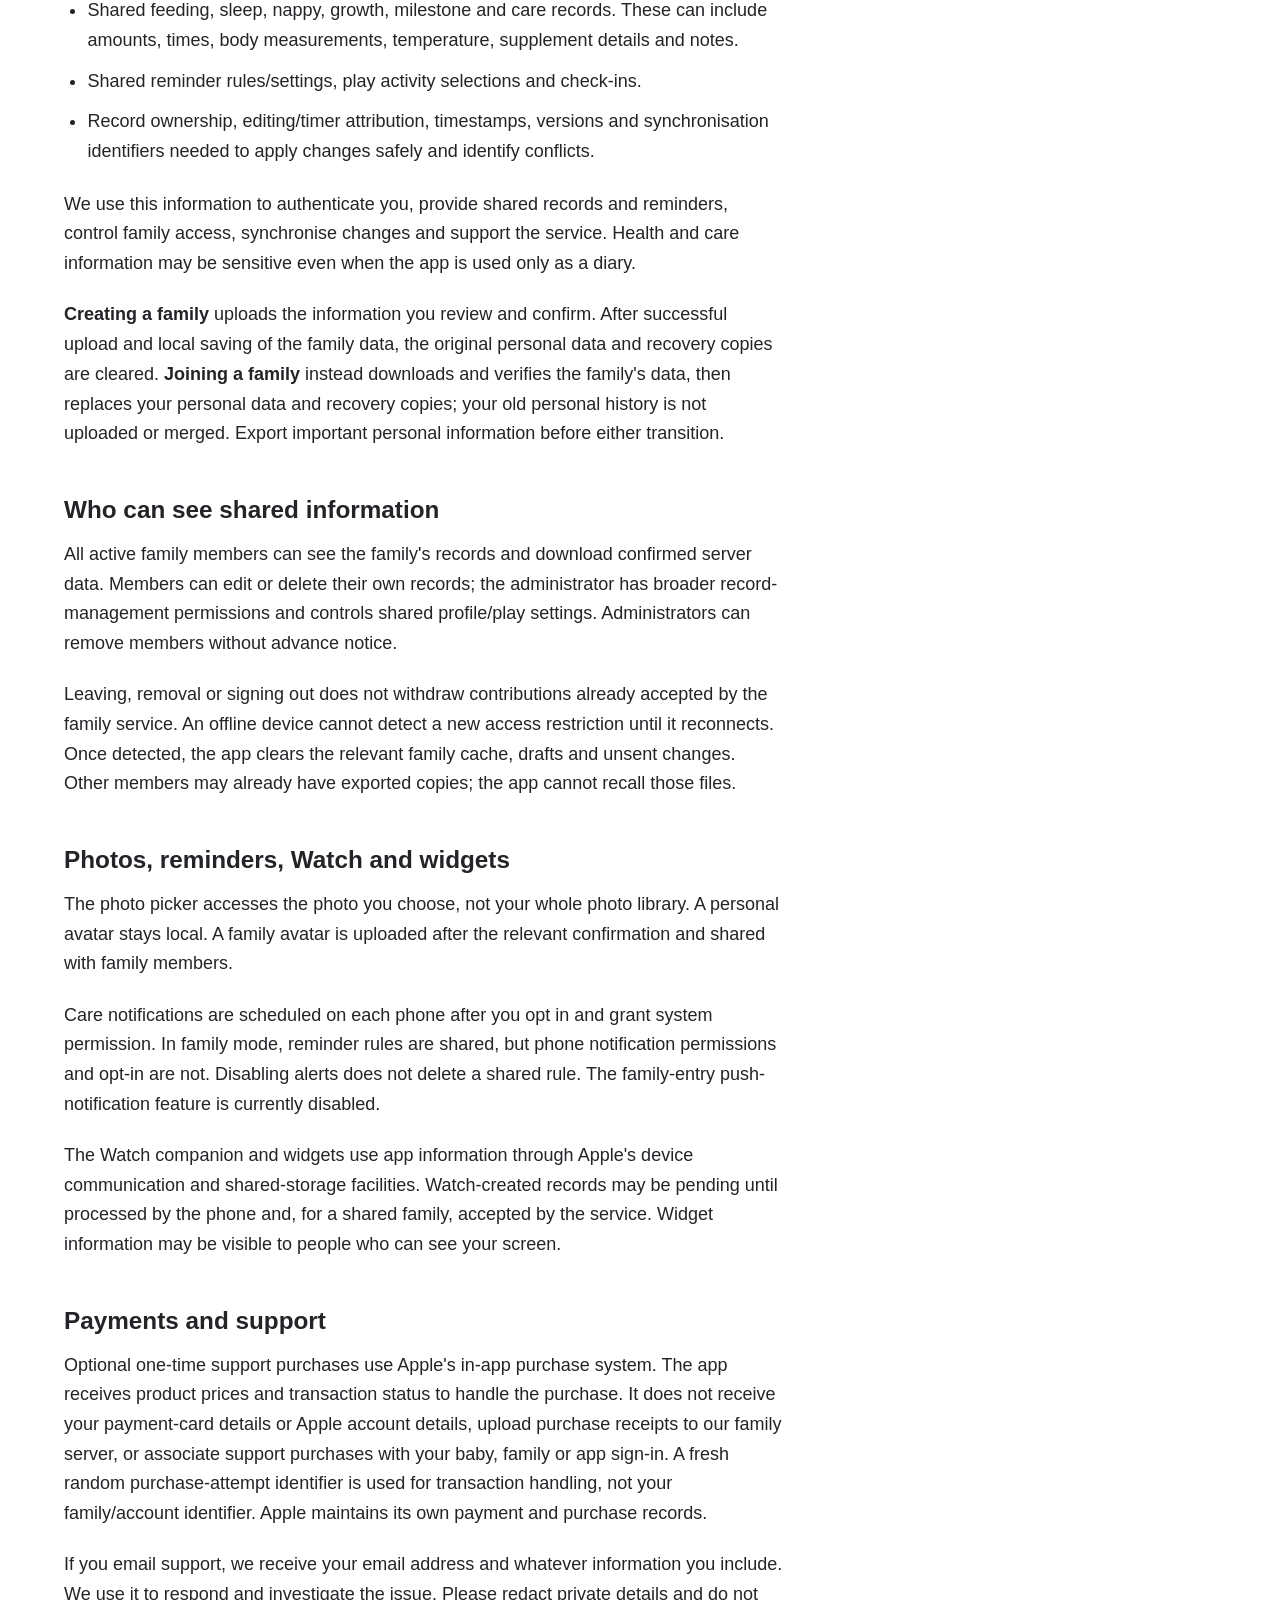
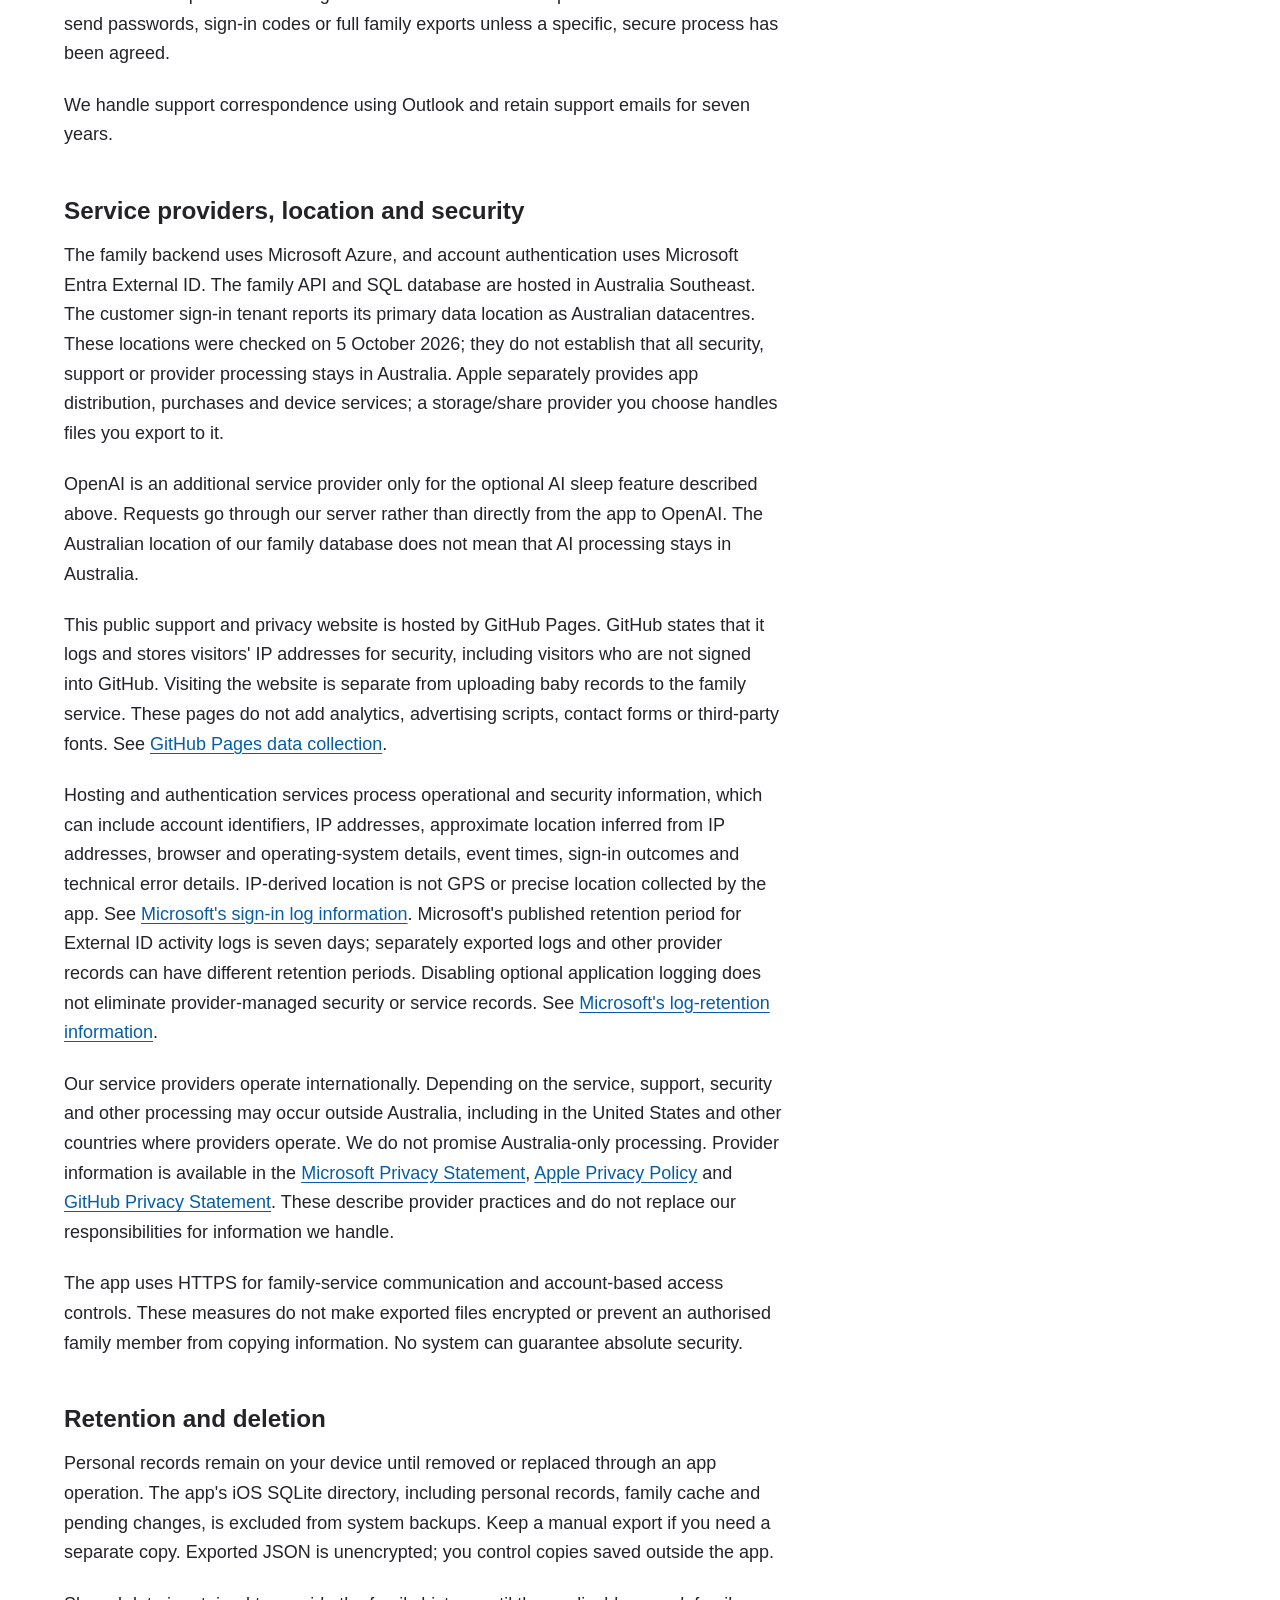
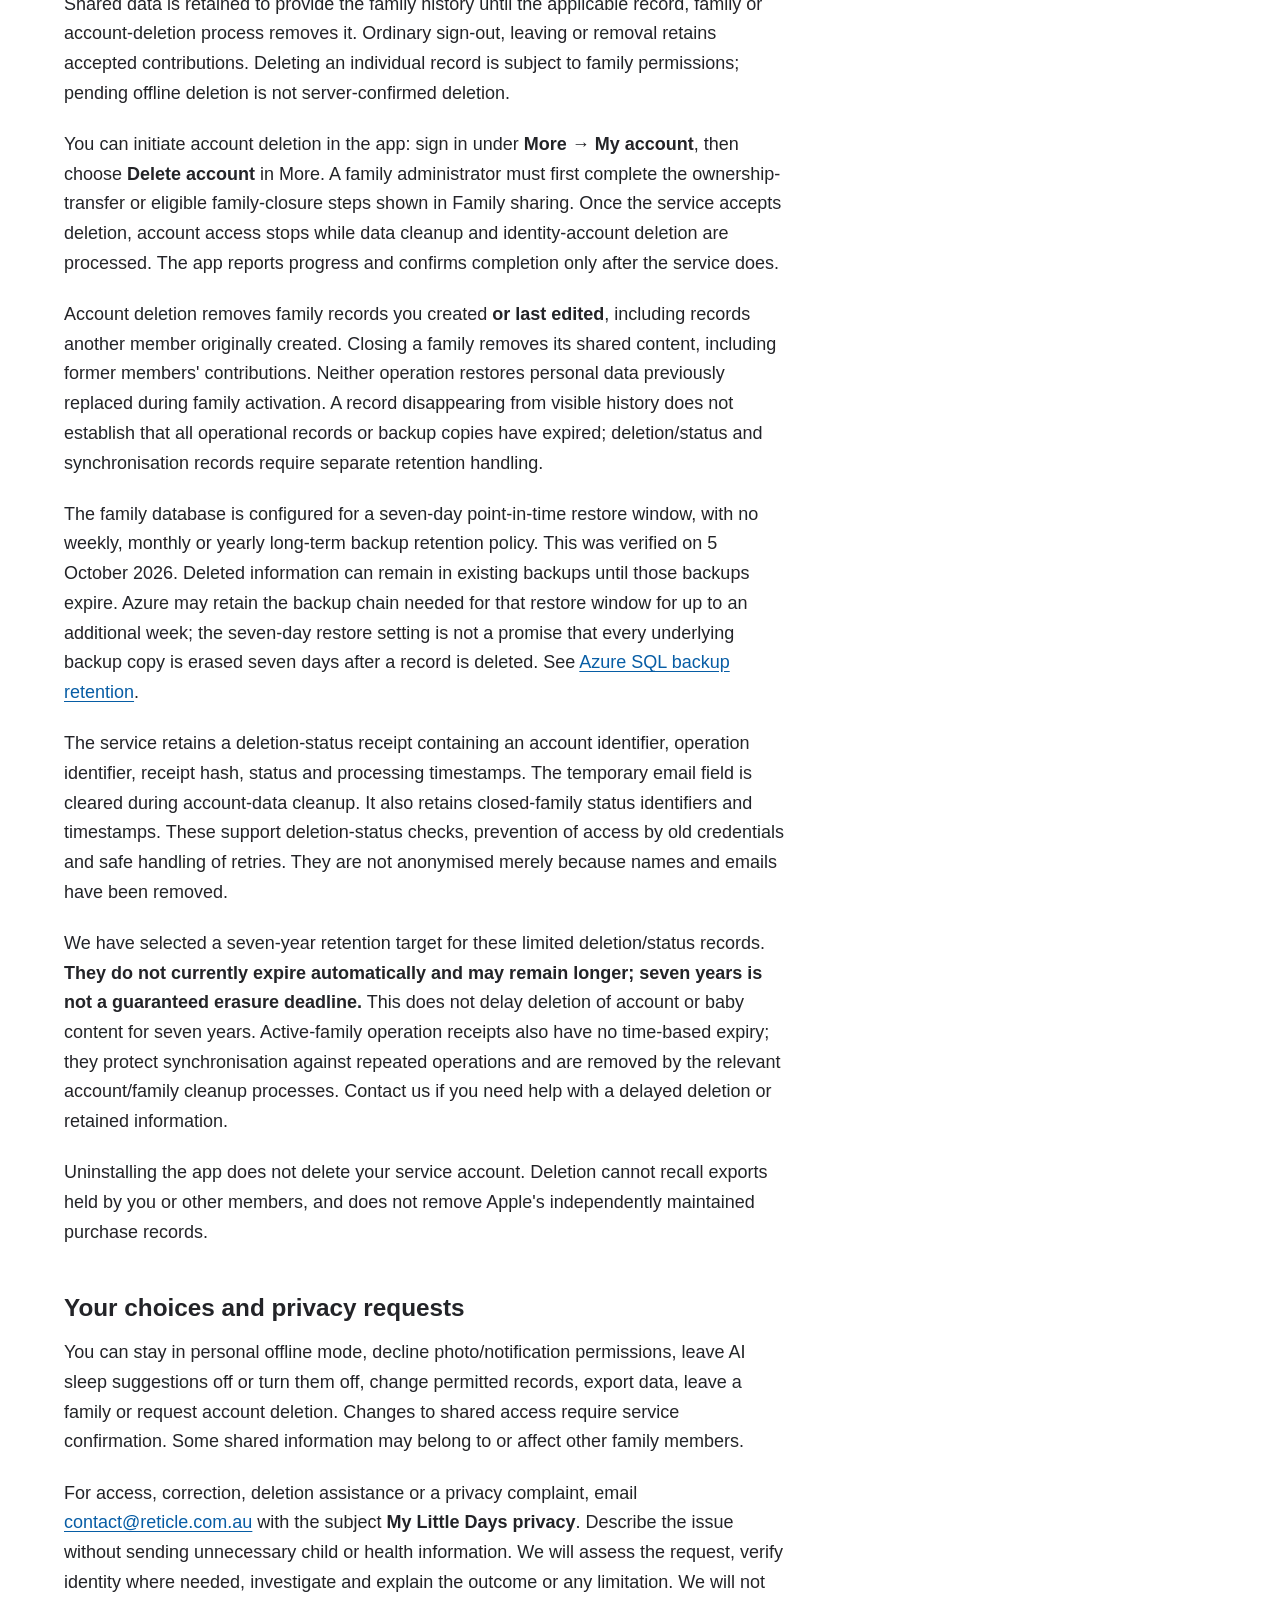
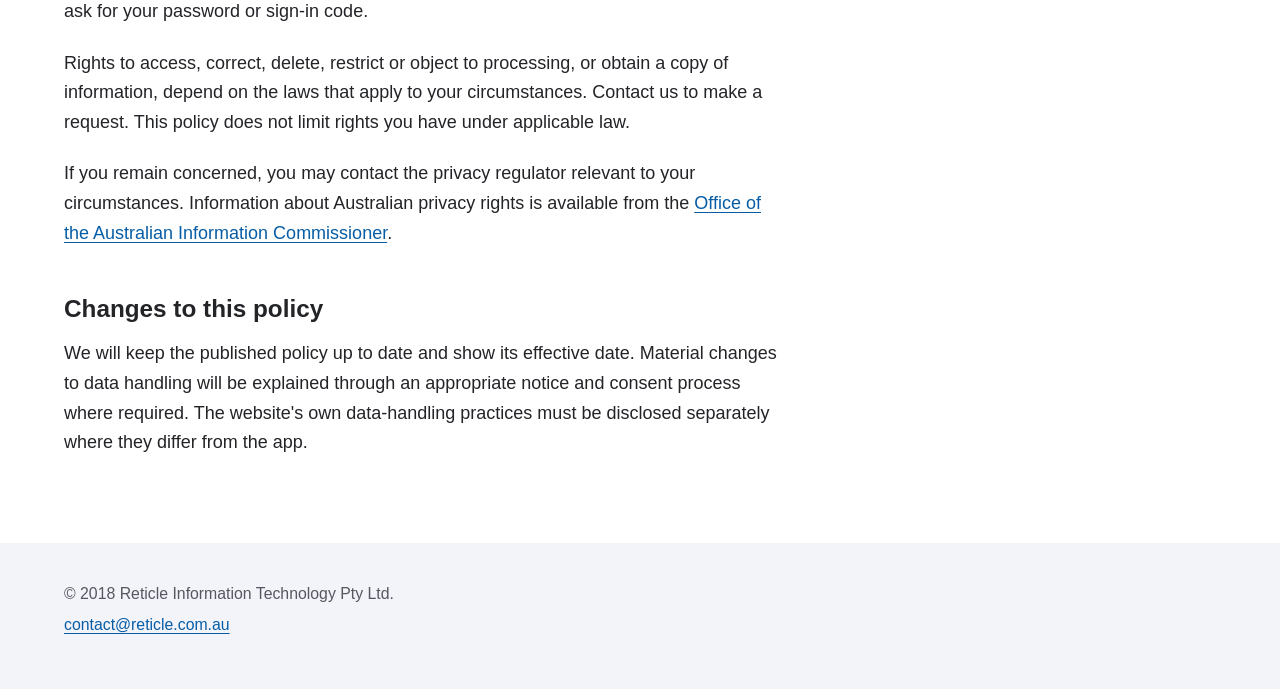
==== commit 22578e8d: "Explain resumable AI tasks and temporary request storage" ====
--- a/docs/privacy/index.html
+++ b/docs/privacy/index.html
@@ -1,7 +1,7 @@
 <!doctype html>
 <html lang="en-AU"><head><meta charset="utf-8"><meta name="viewport" content="width=device-width, initial-scale=1"><meta name="color-scheme" content="light dark"><meta name="referrer" content="strict-origin-when-cross-origin"><title>Privacy policy | My Little Days</title><meta name="description" content="How My Little Days handles personal records, optional family sharing, support, purchases, retention and deletion."><link rel="stylesheet" href="../styles.css"></head>
 <body><a class="skip" href="#main">Skip to content</a><header class="masthead"><a class="brand" href="../">My Little Days</a><nav aria-label="Main"><a href="../">Support</a><a href="../privacy/" aria-current="page">Privacy</a></nav></header>
-<main id="main"><h1 class="page-title">Privacy policy</h1><article class="document" aria-label="Privacy policy"><p>Effective date: <strong>13 October 2026</strong></p>
+<main id="main"><h1 class="page-title">Privacy policy</h1><article class="document" aria-label="Privacy policy"><p>Effective date: <strong>14 October 2026</strong></p>
 <details class="contents"><summary>On this page</summary><ul><li><a href="#who-we-are">Who we are</a></li><li><a href="#personal-records-on-your-device">Personal records on your device</a></li><li><a href="#optional-ai-sleep-suggestions">Optional AI sleep suggestions</a></li><li><a href="#information-used-for-optional-family-sharing">Information used for optional family sharing</a></li><li><a href="#who-can-see-shared-information">Who can see shared information</a></li><li><a href="#photos-reminders-watch-and-widgets">Photos, reminders, Watch and widgets</a></li><li><a href="#payments-and-support">Payments and support</a></li><li><a href="#service-providers-location-and-security">Service providers, location and security</a></li><li><a href="#retention-and-deletion">Retention and deletion</a></li><li><a href="#your-choices-and-privacy-requests">Your choices and privacy requests</a></li><li><a href="#changes-to-this-policy">Changes to this policy</a></li></ul></details>
 <h2 id="who-we-are">Who we are</h2>
 <p>My Little Days is operated by <strong>Reticle Information Technology Pty Ltd</strong>. Contact us about support or privacy at <a href="mailto:contact@reticle.com.au">contact@reticle.com.au</a>.</p>
@@ -10,13 +10,14 @@
 <p>You can use personal record-keeping without signing in. The app stores your baby's profile, records, selected photo, reminders and play information locally; these are not automatically uploaded to our family service. Language, appearance and view preferences also stay on the device.</p>
 <p>Signing in uses our authentication service, but signing in alone is not consent to upload an existing personal history. Initial family sharing requires the create/join confirmation. Signing back into an account already in a family restores that account's family access after verification.</p>
 <h2 id="optional-ai-sleep-suggestions">Optional AI sleep suggestions</h2>
-<p>When available in your app, AI sleep suggestions require sign-in and your separate choice to <strong>Agree to sharing and enable AI</strong> in <strong>Records → Sleep guidance</strong>. Signing in, joining a family or recording sleep does not by itself enable AI sharing. You can continue recording and viewing your history without enabling this feature.</p>
+<p>When available in your app, AI sleep suggestions require sign-in and separate consent. In <strong>Records → Sleep guidance</strong>, choose <strong>Enable AI</strong>, read the sharing notice and confirm if you agree. Signing in, joining a family or recording sleep does not by itself enable AI sharing. You can continue recording and viewing your history without enabling this feature.</p>
 <p>After you enable it, the app sends the baby's age in days, time zone, current time, and sleep and feeding records for the previous seven complete local dates and today to our server. These records include start/end times, whether a timer is still running, feeding type and bottle milk amounts. A sleep period crossing the start of that date range retains its original start time. Our server sends these fields and the date boundaries used for the requested suggestions to <strong>OpenAI</strong>, which generates predicted sleep periods and windows in which to begin settling.</p>
 <p>The app calculates age from the date of birth on your device; the full date of birth is not sent for an AI request. Names, photos, notes, growth measurements and other care records are not included. Our server uses your signed-in account and, where applicable, family membership/history identifiers to check access; those identifiers, record identifiers and breastfeeding side are not sent to OpenAI. Removing direct identifiers does not make detailed child sleep and feeding records anonymous.</p>
 <p>Newer TestFlight builds request a plan for the whole current local day. They ask you to agree again before sharing this additional context: the most recent accepted AI plan for that same day, including its generation time and sleep/settling times. When available in the current account, baby and time-zone context, this previous plan is sent through our server to OpenAI with updated records. It is context for a new estimate, not a new observed record. It is not reused after the day, account, baby, time zone or consent context changes.</p>
-<p>While AI is enabled, opening the app or relevant view, or adding, editing or removing relevant sleep/feeding records can request updated suggestions, including starting or ending a timer. Newer TestFlight builds update automatically after relevant changes or a new local day, without a manual refresh button. Earlier builds may also offer <strong>Refresh AI suggestions</strong>. The prediction endpoint does not add the submitted records or its suggestions to the family database. Normal family synchronisation, if enabled separately, is unchanged. AI suggestions are uncertain routine information, not medical advice or a guarantee of the best time to sleep.</p>
-<p>TestFlight build 65 also includes an initially collapsed <strong>AI output (temporary debug)</strong> panel. It displays the validated suggestion status and times, plus limited technical status codes when relevant; it does not display submitted records, raw provider responses, account identifiers or credentials. These suggested times can still be sensitive. Do not share an unredacted screenshot of this panel if you do not want someone else to see them. The panel does not itself send an extra diagnostic report.</p>
-<p>Choose <strong>Turn off AI and stop sharing</strong> in <strong>Records → Sleep guidance</strong> to stop future AI requests and clear the suggestions on that device, including previous-plan context and temporary debug output in newer builds. Your saved records are not deleted. Turning it off does not recall information already sent. If the app reports that the off setting could not be saved, use <strong>Retry saving the off setting</strong>; stopping the current session's requests does not establish that the choice will persist after an app restart. The choice applies to the current account and baby context on that device, not automatically to other family members' devices.</p>
+<p>While AI is enabled, opening the app or relevant view, or adding, editing or removing relevant sleep/feeding records can request updated suggestions, including starting or ending a timer. Newer TestFlight builds update automatically after relevant changes or a new local day, without a manual refresh button. Earlier builds may also offer <strong>Refresh AI suggestions</strong>. Normal family synchronisation, if enabled separately, is unchanged. AI suggestions are uncertain routine information, not medical advice or a guarantee of the best time to sleep.</p>
+<p><strong>Resumable AI tasks, starting with TestFlight build 73:</strong> after renewed, separate consent, our existing server database temporarily stores the minimised request described above, its task status and its result. This allows generation to continue when you switch apps and lets the app reconnect to the same task. This AI-only storage does not create or change your recorded family history. The request contents, including any previous-plan context, are cleared when the task finishes, fails or is cancelled. Results expire at the next midnight in the request's local time zone and cannot then be retrieved. An hourly cleanup removes expired task rows in bounded batches; outages or a backlog can delay physical removal. Minimal cancellation and usage-limit records, without sleep/feeding contents or predictions, are eligible for cleanup after 48 hours. Database backup copies follow the backup retention described below; removal from the active database is not immediate removal from backups. Earlier synchronous versions do not save AI request contents or results to this task storage.</p>
+<p>The device saves a task identifier and minimal matching information so it can reconnect after restarting. It does not add a second persistent copy of the submitted sleep/feeding records or AI forecast to this recovery information. Current builds no longer show the temporary AI debug panel included in some earlier TestFlight versions.</p>
+<p>Choose <strong>Turn off AI</strong> in <strong>Records → Sleep guidance</strong> to stop future AI requests and clear the suggestions on that device, including previous-plan context. For resumable tasks, the app also requests cancellation and removal of the corresponding server results; if offline, it saves that request and sends it when it can reconnect. Work already sent to OpenAI cannot be recalled. Your saved records are not deleted. If the app reports that the off setting could not be saved, use <strong>Retry saving the off setting</strong>; stopping the current session's requests does not establish that the choice will persist after an app restart. The choice applies to the current account and baby context on that device, not automatically to other family members' devices.</p>
 <h2 id="information-used-for-optional-family-sharing">Information used for optional family sharing</h2>
 <p>When you use account and family features, the service processes:</p>
 <ul><li>Your account identifier, sign-in email and display name, plus family membership, roles and invitations.</li><li>The baby profile you choose to share, including name, date of birth and sex, and an optional selected photo.</li><li>Shared feeding, sleep, nappy, growth, milestone and care records. These can include amounts, times, body measurements, temperature, supplement details and notes.</li><li>Shared reminder rules/settings, play activity selections and check-ins.</li><li>Record ownership, editing/timer attribution, timestamps, versions and synchronisation identifiers needed to apply changes safely and identify conflicts.</li></ul>
@@ -57,3 +58,4 @@
 <h2 id="changes-to-this-policy">Changes to this policy</h2>
 <p>We will keep the published policy up to date and show its effective date. Material changes to data handling will be explained through an appropriate notice and consent process where required. The website's own data-handling practices must be disclosed separately where they differ from the app.</p></article></main>
 <footer><p>© 2018 Reticle Information Technology Pty Ltd.</p><p><a href="mailto:contact@reticle.com.au">contact@reticle.com.au</a></p></footer></body></html>
+
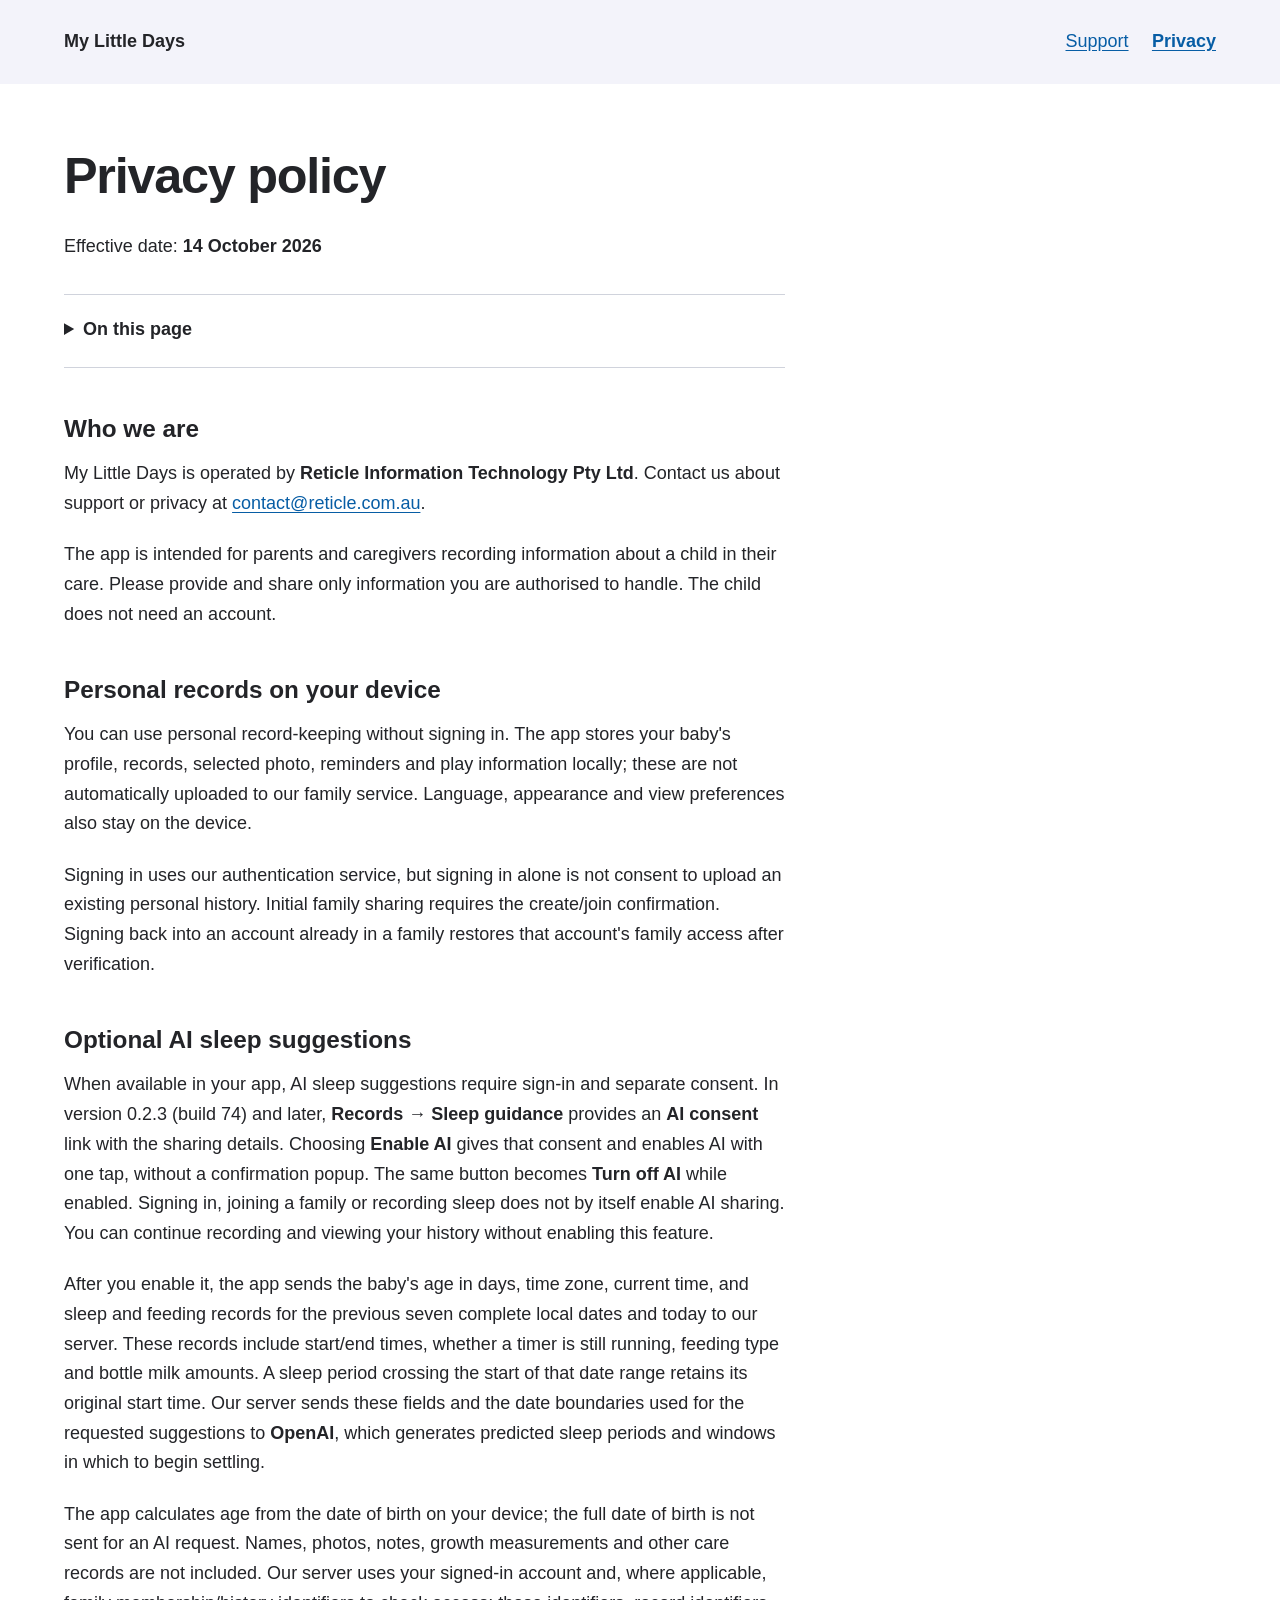
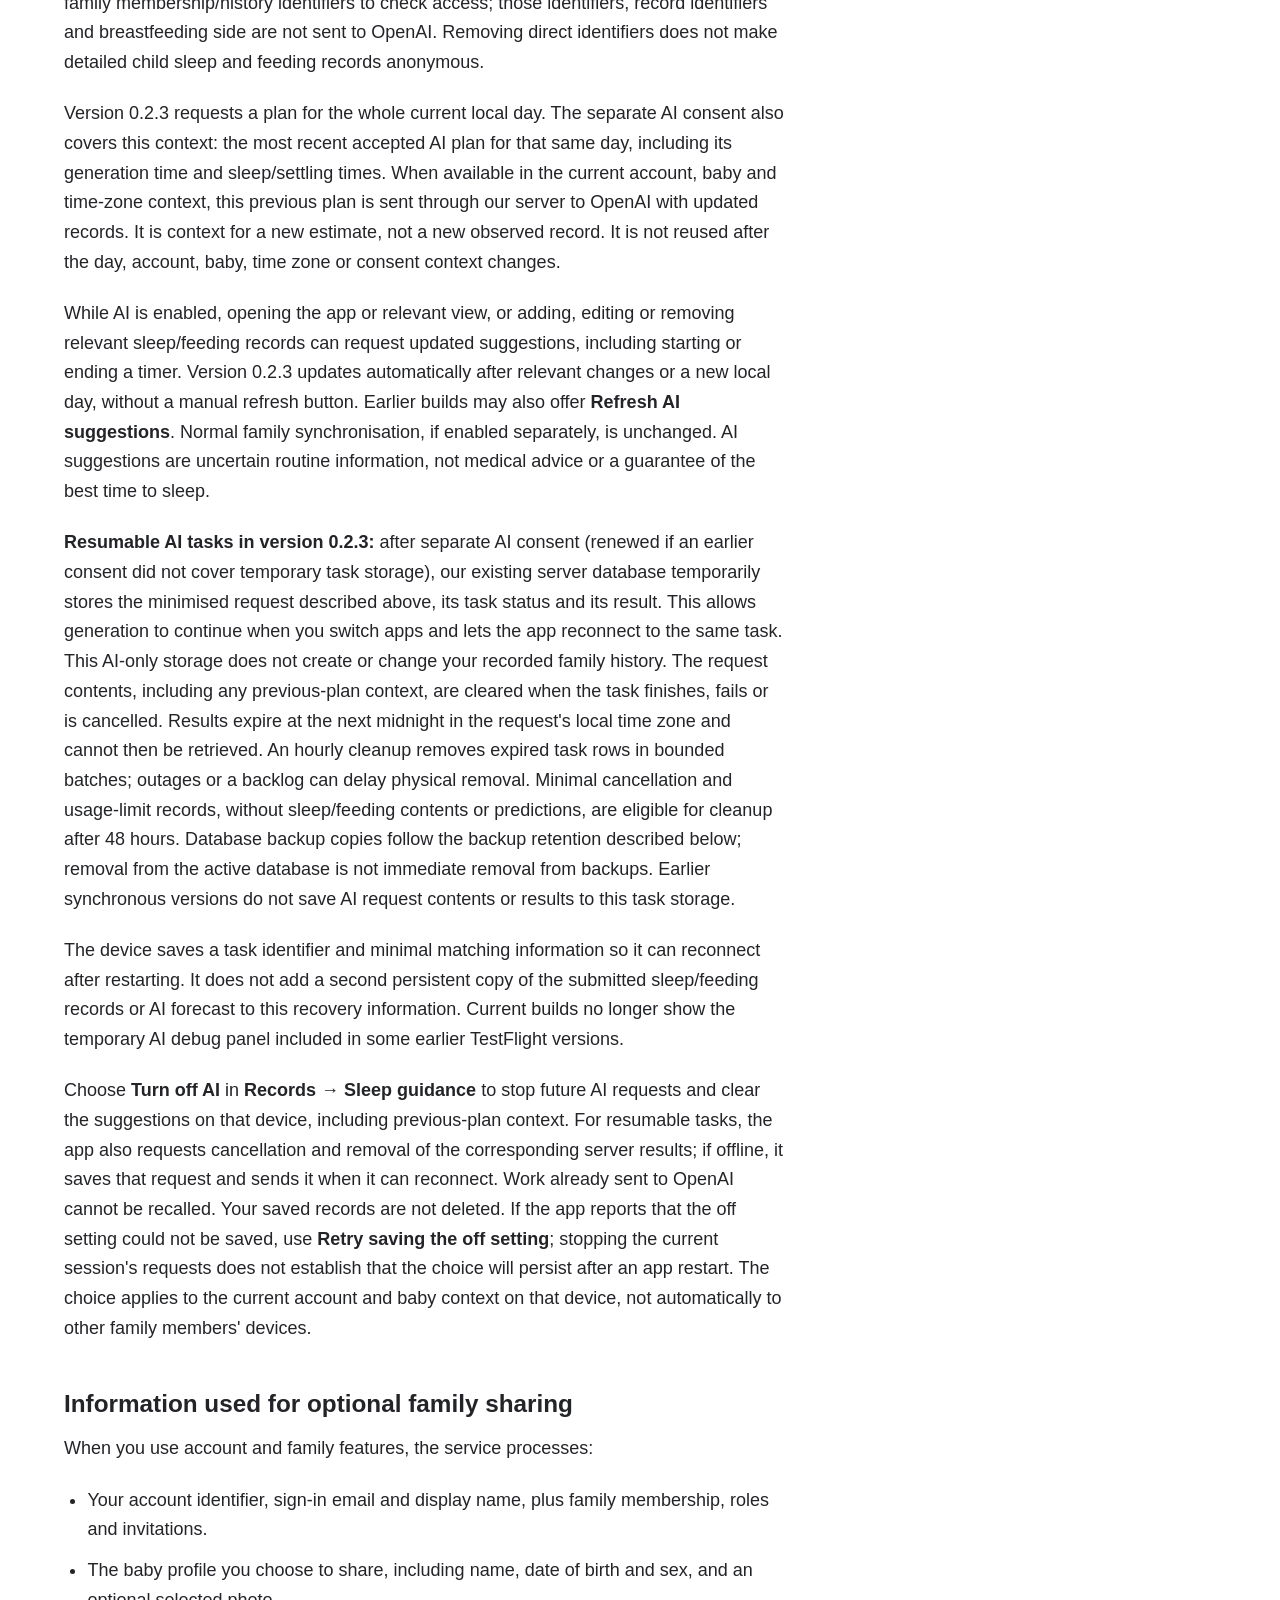
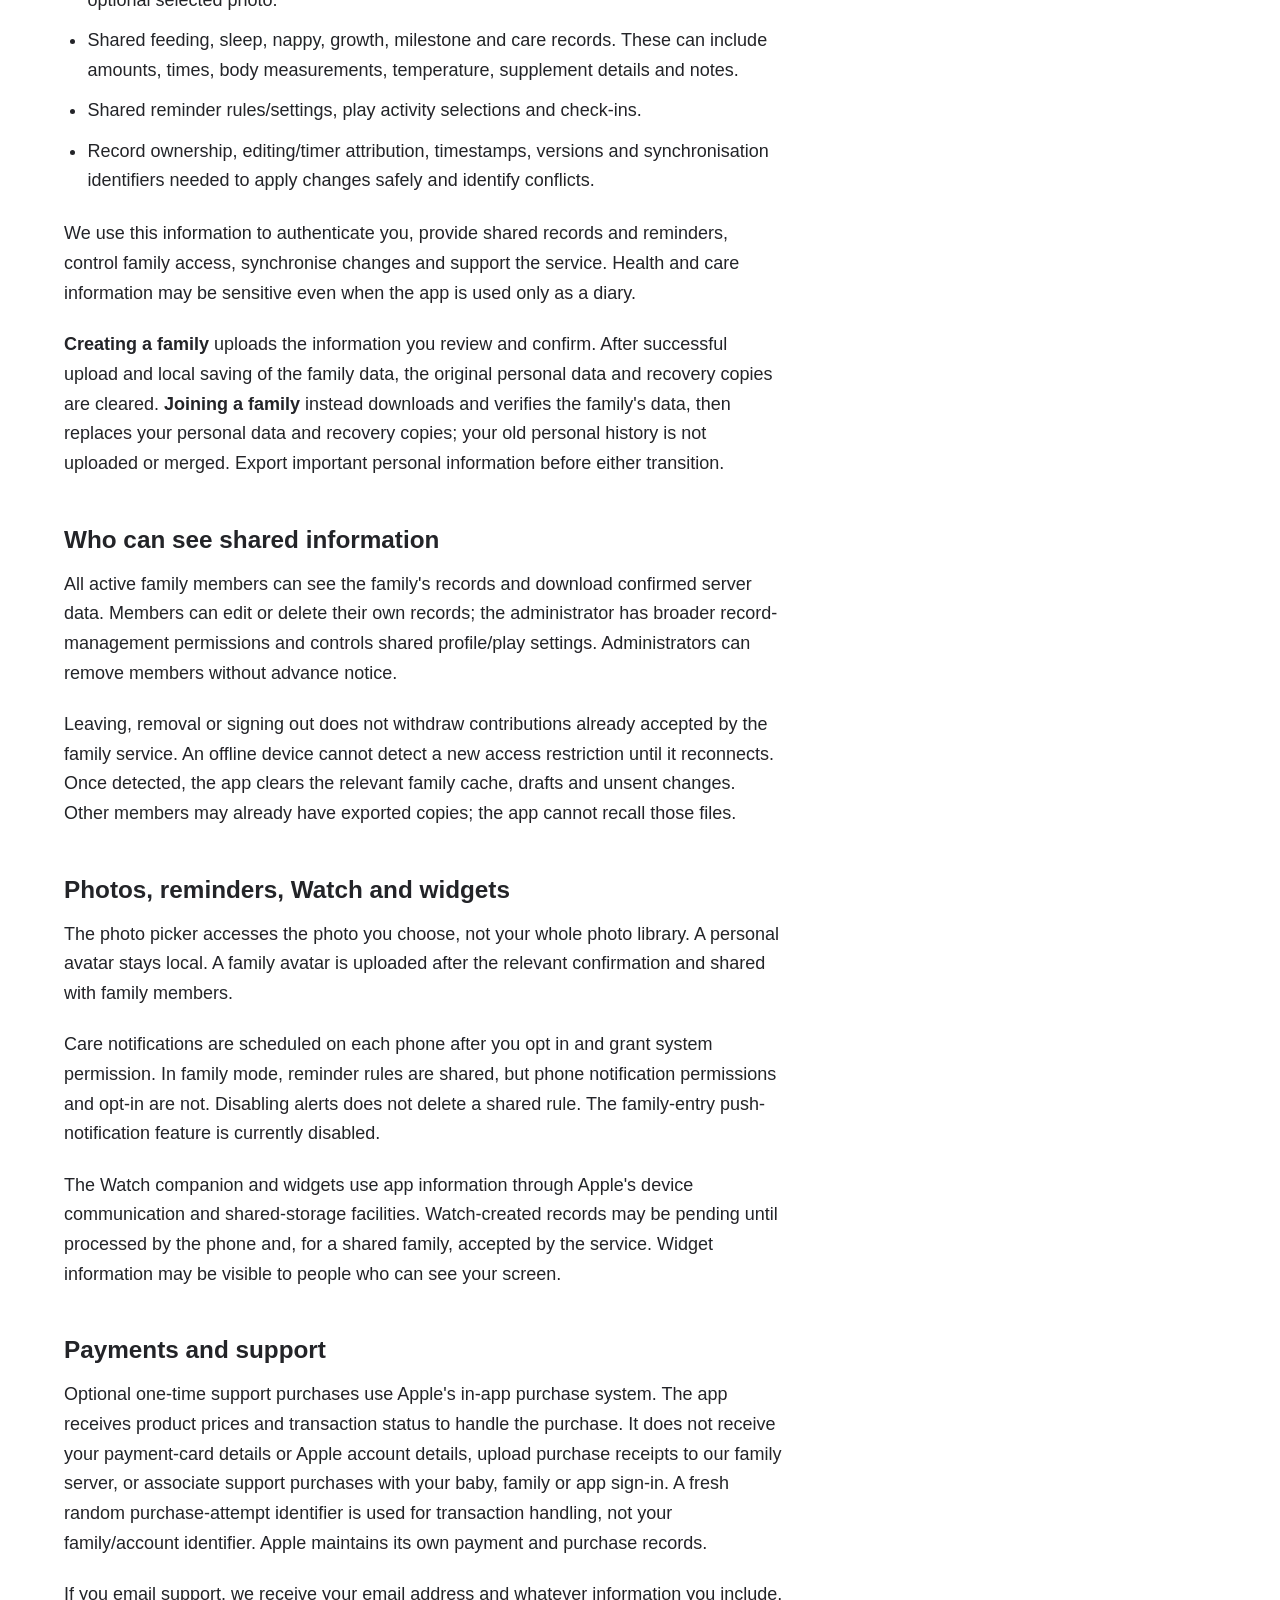
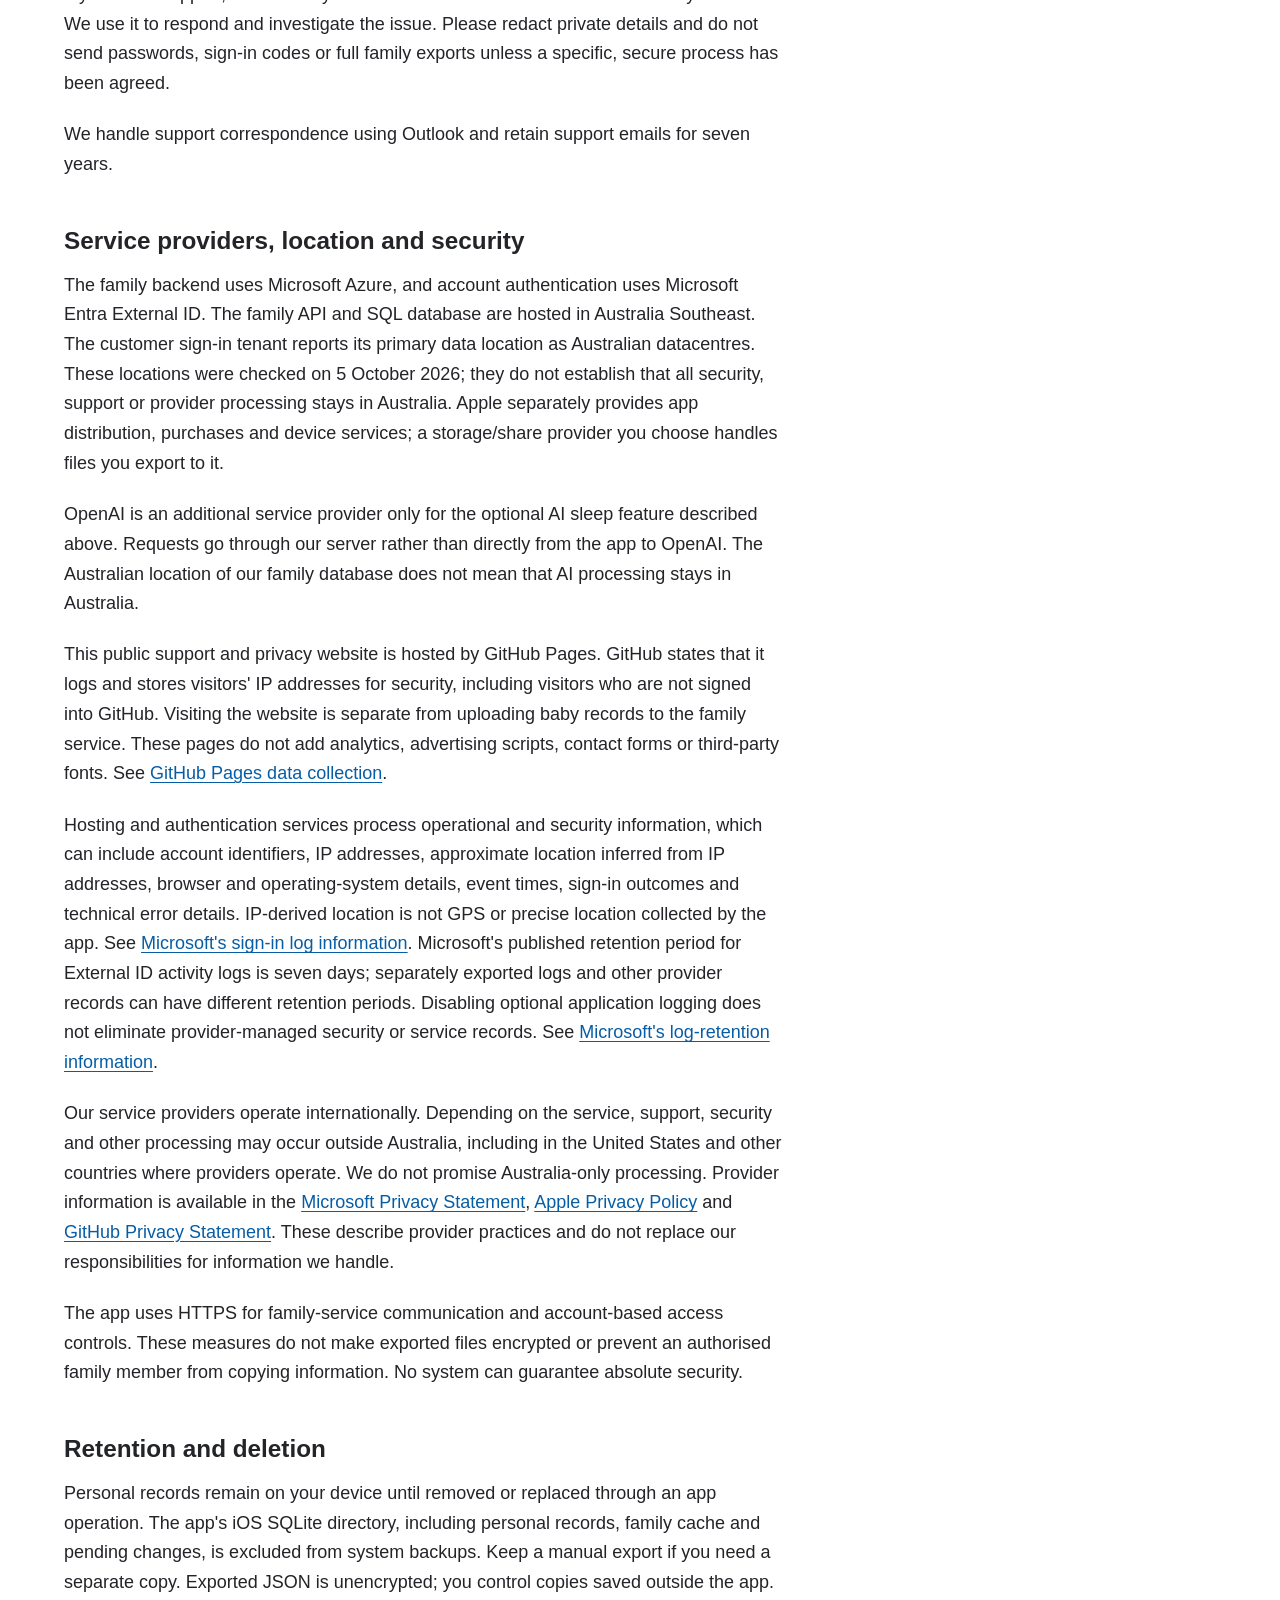
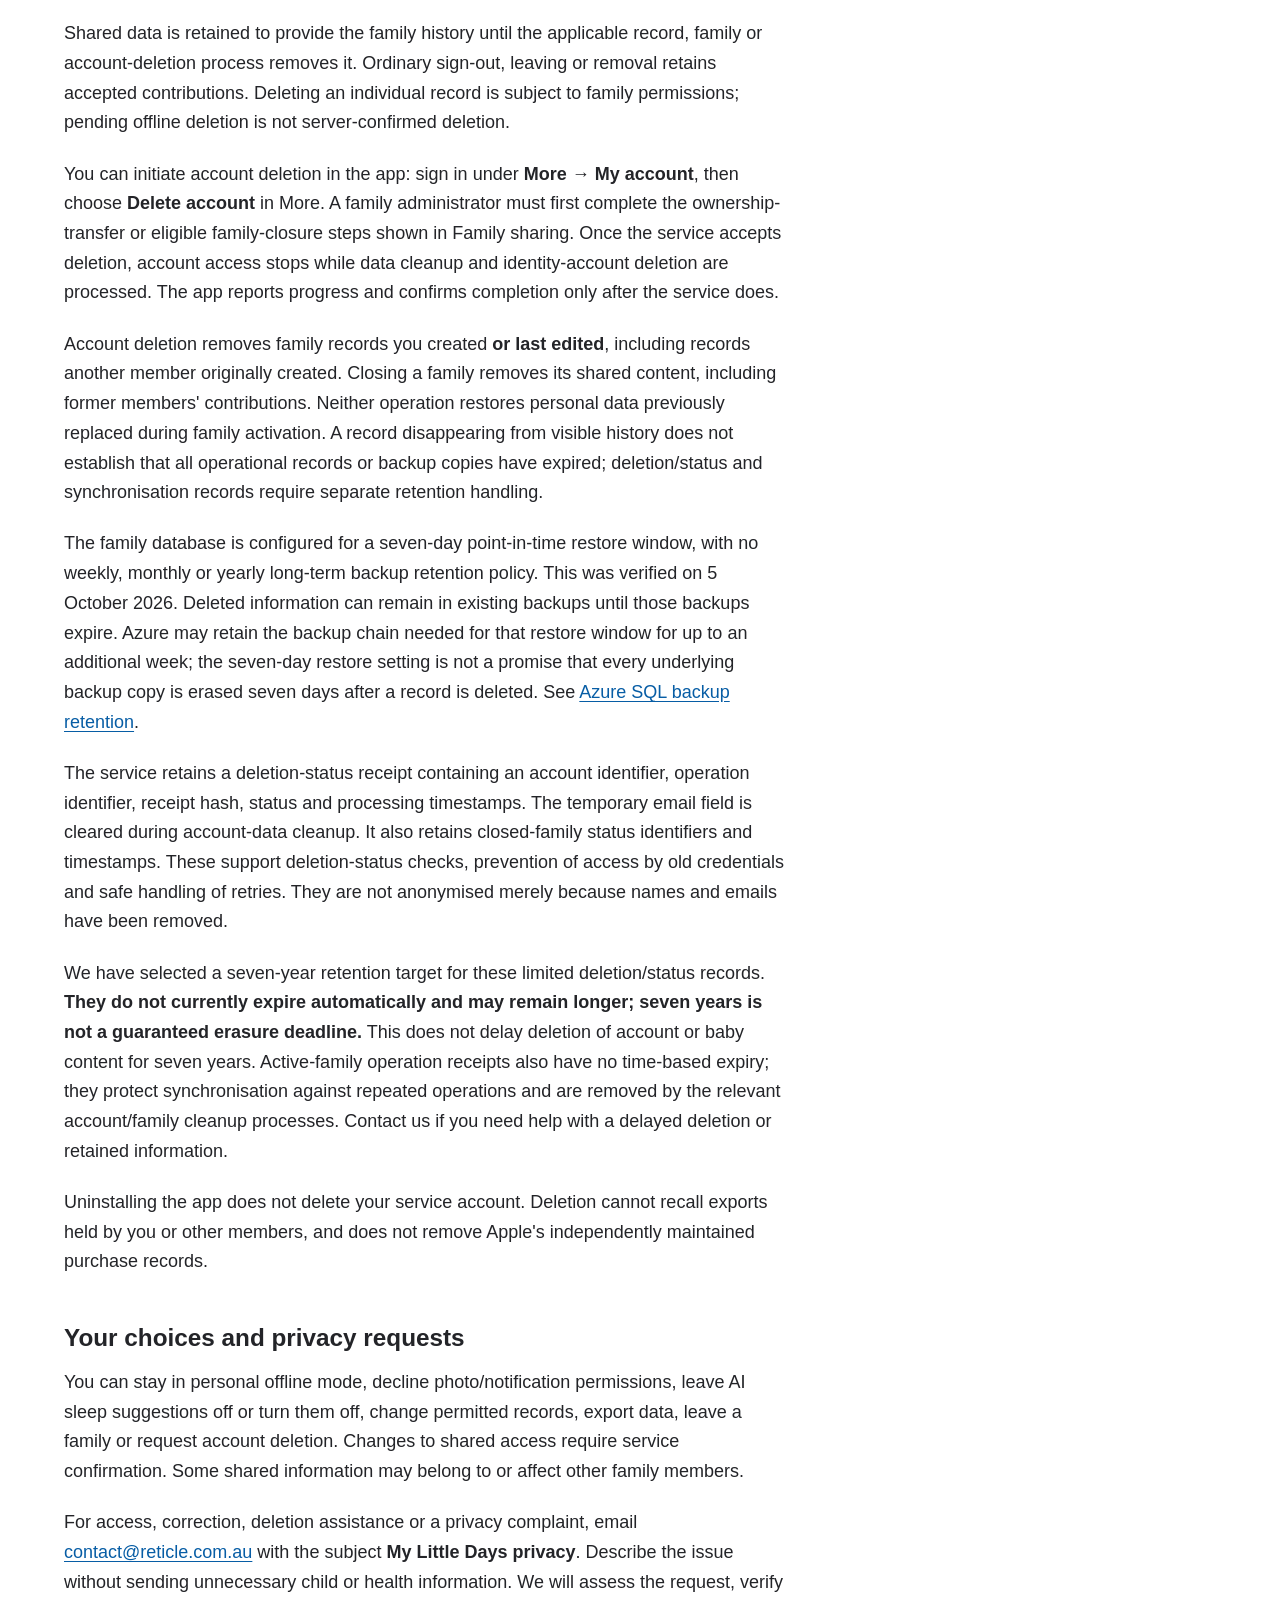
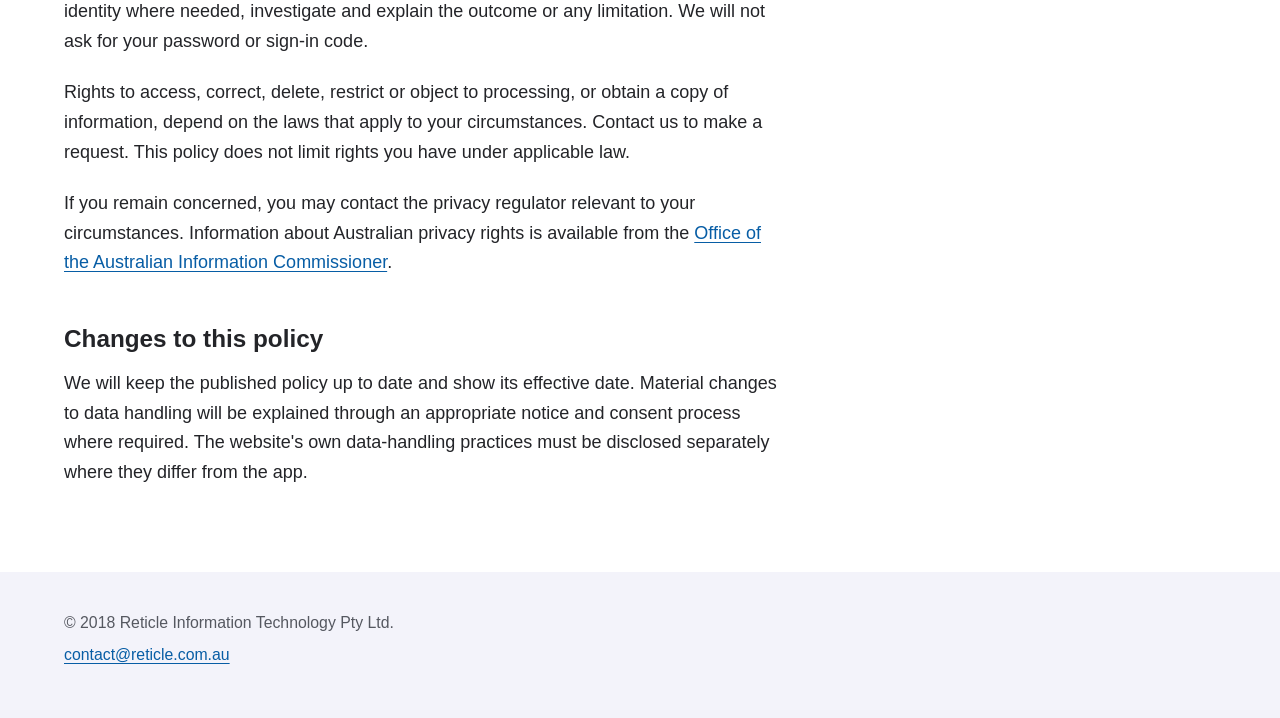
==== commit f8626f0c: "Explain one-tap AI consent for the public sleep guidance update" ====
--- a/docs/privacy/index.html
+++ b/docs/privacy/index.html
@@ -10,12 +10,12 @@
 <p>You can use personal record-keeping without signing in. The app stores your baby's profile, records, selected photo, reminders and play information locally; these are not automatically uploaded to our family service. Language, appearance and view preferences also stay on the device.</p>
 <p>Signing in uses our authentication service, but signing in alone is not consent to upload an existing personal history. Initial family sharing requires the create/join confirmation. Signing back into an account already in a family restores that account's family access after verification.</p>
 <h2 id="optional-ai-sleep-suggestions">Optional AI sleep suggestions</h2>
-<p>When available in your app, AI sleep suggestions require sign-in and separate consent. In <strong>Records → Sleep guidance</strong>, choose <strong>Enable AI</strong>, read the sharing notice and confirm if you agree. Signing in, joining a family or recording sleep does not by itself enable AI sharing. You can continue recording and viewing your history without enabling this feature.</p>
+<p>When available in your app, AI sleep suggestions require sign-in and separate consent. In version 0.2.3 (build 74) and later, <strong>Records → Sleep guidance</strong> provides an <strong>AI consent</strong> link with the sharing details. Choosing <strong>Enable AI</strong> gives that consent and enables AI with one tap, without a confirmation popup. The same button becomes <strong>Turn off AI</strong> while enabled. Signing in, joining a family or recording sleep does not by itself enable AI sharing. You can continue recording and viewing your history without enabling this feature.</p>
 <p>After you enable it, the app sends the baby's age in days, time zone, current time, and sleep and feeding records for the previous seven complete local dates and today to our server. These records include start/end times, whether a timer is still running, feeding type and bottle milk amounts. A sleep period crossing the start of that date range retains its original start time. Our server sends these fields and the date boundaries used for the requested suggestions to <strong>OpenAI</strong>, which generates predicted sleep periods and windows in which to begin settling.</p>
 <p>The app calculates age from the date of birth on your device; the full date of birth is not sent for an AI request. Names, photos, notes, growth measurements and other care records are not included. Our server uses your signed-in account and, where applicable, family membership/history identifiers to check access; those identifiers, record identifiers and breastfeeding side are not sent to OpenAI. Removing direct identifiers does not make detailed child sleep and feeding records anonymous.</p>
-<p>Newer TestFlight builds request a plan for the whole current local day. They ask you to agree again before sharing this additional context: the most recent accepted AI plan for that same day, including its generation time and sleep/settling times. When available in the current account, baby and time-zone context, this previous plan is sent through our server to OpenAI with updated records. It is context for a new estimate, not a new observed record. It is not reused after the day, account, baby, time zone or consent context changes.</p>
-<p>While AI is enabled, opening the app or relevant view, or adding, editing or removing relevant sleep/feeding records can request updated suggestions, including starting or ending a timer. Newer TestFlight builds update automatically after relevant changes or a new local day, without a manual refresh button. Earlier builds may also offer <strong>Refresh AI suggestions</strong>. Normal family synchronisation, if enabled separately, is unchanged. AI suggestions are uncertain routine information, not medical advice or a guarantee of the best time to sleep.</p>
-<p><strong>Resumable AI tasks, starting with TestFlight build 73:</strong> after renewed, separate consent, our existing server database temporarily stores the minimised request described above, its task status and its result. This allows generation to continue when you switch apps and lets the app reconnect to the same task. This AI-only storage does not create or change your recorded family history. The request contents, including any previous-plan context, are cleared when the task finishes, fails or is cancelled. Results expire at the next midnight in the request's local time zone and cannot then be retrieved. An hourly cleanup removes expired task rows in bounded batches; outages or a backlog can delay physical removal. Minimal cancellation and usage-limit records, without sleep/feeding contents or predictions, are eligible for cleanup after 48 hours. Database backup copies follow the backup retention described below; removal from the active database is not immediate removal from backups. Earlier synchronous versions do not save AI request contents or results to this task storage.</p>
+<p>Version 0.2.3 requests a plan for the whole current local day. The separate AI consent also covers this context: the most recent accepted AI plan for that same day, including its generation time and sleep/settling times. When available in the current account, baby and time-zone context, this previous plan is sent through our server to OpenAI with updated records. It is context for a new estimate, not a new observed record. It is not reused after the day, account, baby, time zone or consent context changes.</p>
+<p>While AI is enabled, opening the app or relevant view, or adding, editing or removing relevant sleep/feeding records can request updated suggestions, including starting or ending a timer. Version 0.2.3 updates automatically after relevant changes or a new local day, without a manual refresh button. Earlier builds may also offer <strong>Refresh AI suggestions</strong>. Normal family synchronisation, if enabled separately, is unchanged. AI suggestions are uncertain routine information, not medical advice or a guarantee of the best time to sleep.</p>
+<p><strong>Resumable AI tasks in version 0.2.3:</strong> after separate AI consent (renewed if an earlier consent did not cover temporary task storage), our existing server database temporarily stores the minimised request described above, its task status and its result. This allows generation to continue when you switch apps and lets the app reconnect to the same task. This AI-only storage does not create or change your recorded family history. The request contents, including any previous-plan context, are cleared when the task finishes, fails or is cancelled. Results expire at the next midnight in the request's local time zone and cannot then be retrieved. An hourly cleanup removes expired task rows in bounded batches; outages or a backlog can delay physical removal. Minimal cancellation and usage-limit records, without sleep/feeding contents or predictions, are eligible for cleanup after 48 hours. Database backup copies follow the backup retention described below; removal from the active database is not immediate removal from backups. Earlier synchronous versions do not save AI request contents or results to this task storage.</p>
 <p>The device saves a task identifier and minimal matching information so it can reconnect after restarting. It does not add a second persistent copy of the submitted sleep/feeding records or AI forecast to this recovery information. Current builds no longer show the temporary AI debug panel included in some earlier TestFlight versions.</p>
 <p>Choose <strong>Turn off AI</strong> in <strong>Records → Sleep guidance</strong> to stop future AI requests and clear the suggestions on that device, including previous-plan context. For resumable tasks, the app also requests cancellation and removal of the corresponding server results; if offline, it saves that request and sends it when it can reconnect. Work already sent to OpenAI cannot be recalled. Your saved records are not deleted. If the app reports that the off setting could not be saved, use <strong>Retry saving the off setting</strong>; stopping the current session's requests does not establish that the choice will persist after an app restart. The choice applies to the current account and baby context on that device, not automatically to other family members' devices.</p>
 <h2 id="information-used-for-optional-family-sharing">Information used for optional family sharing</h2>
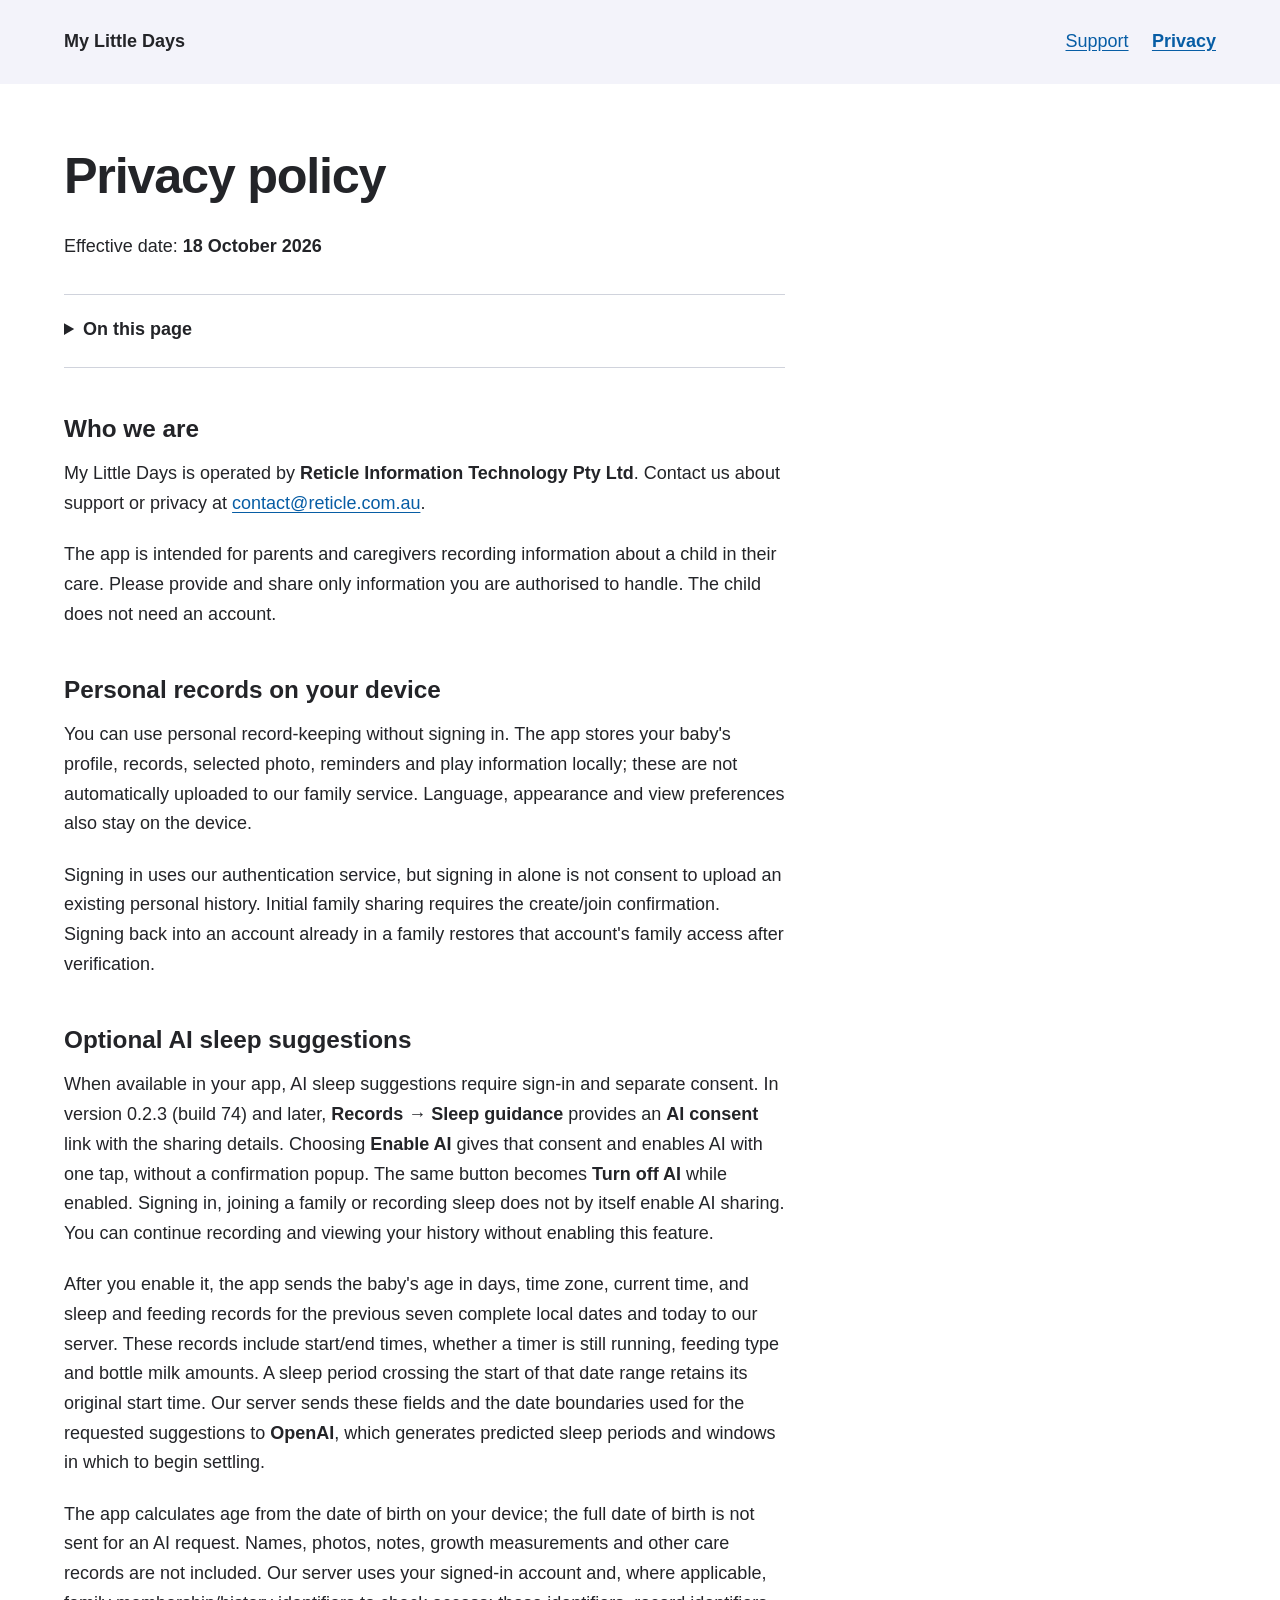
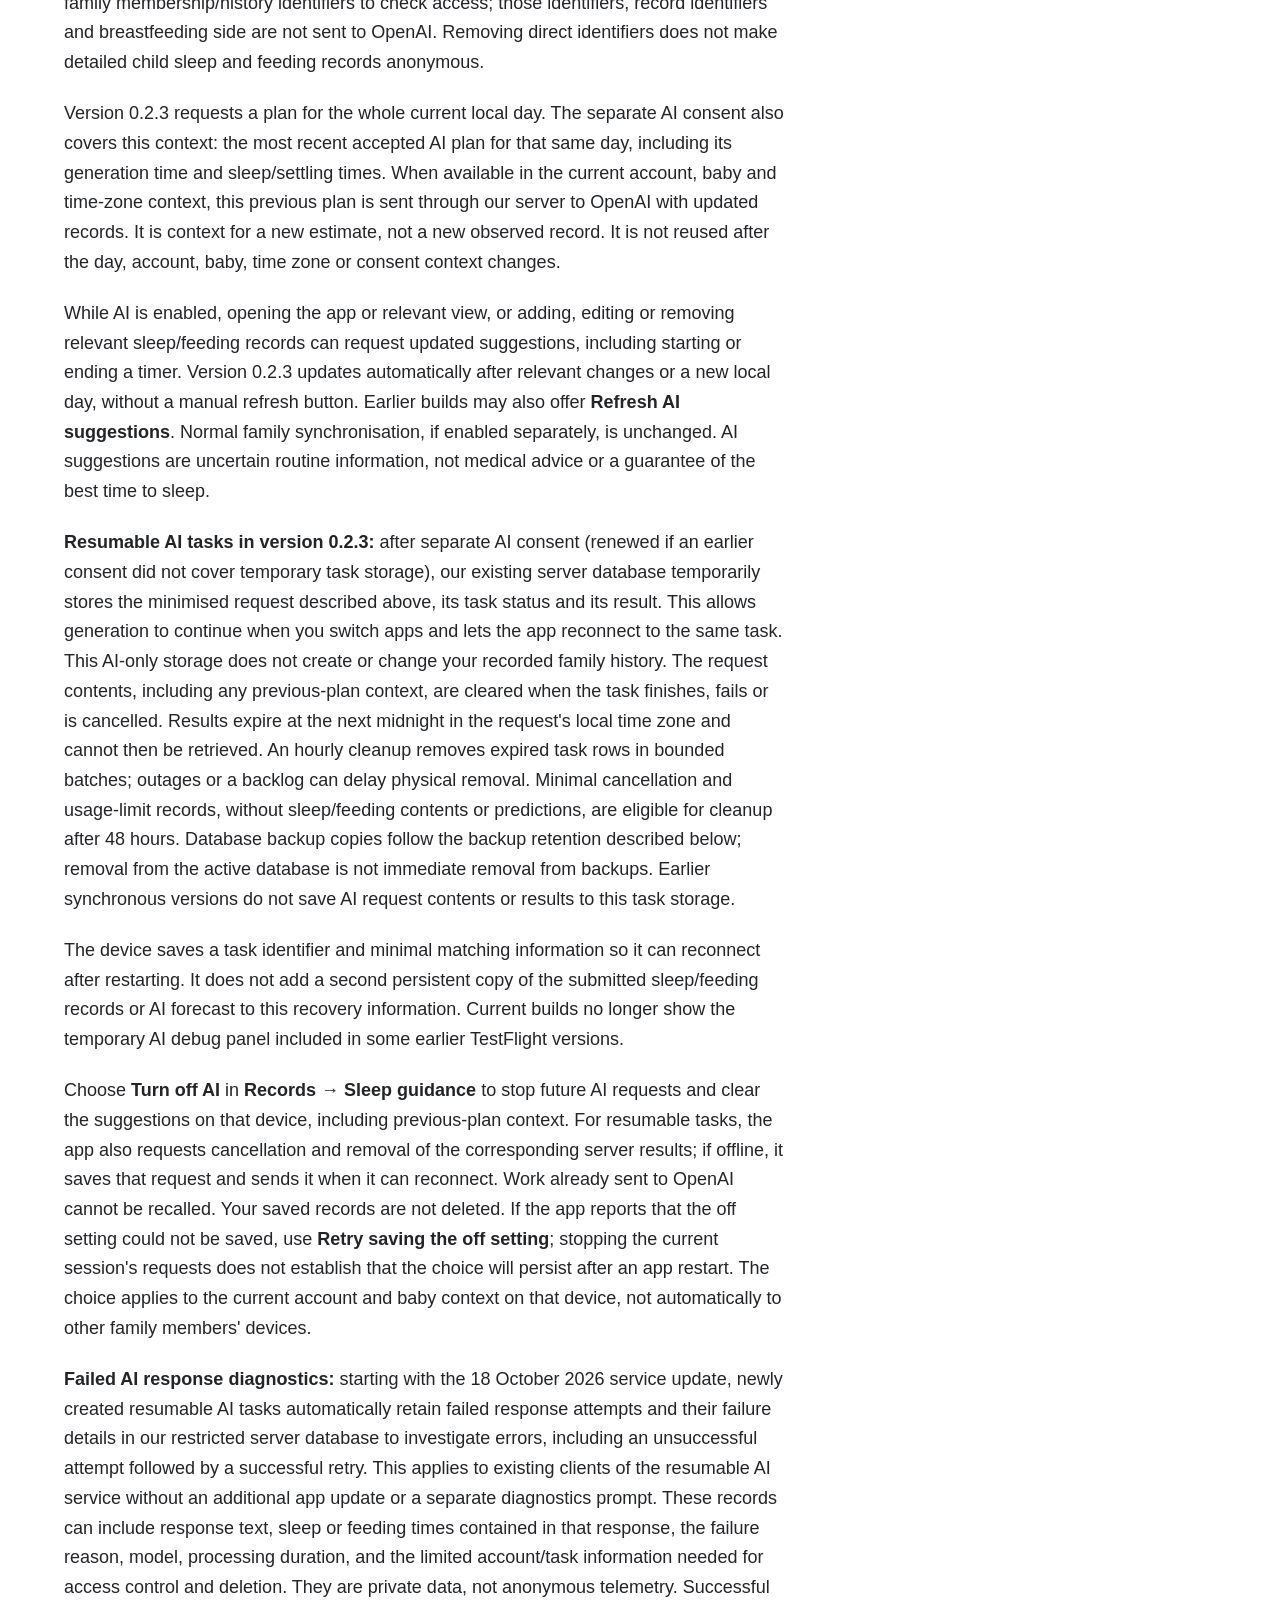
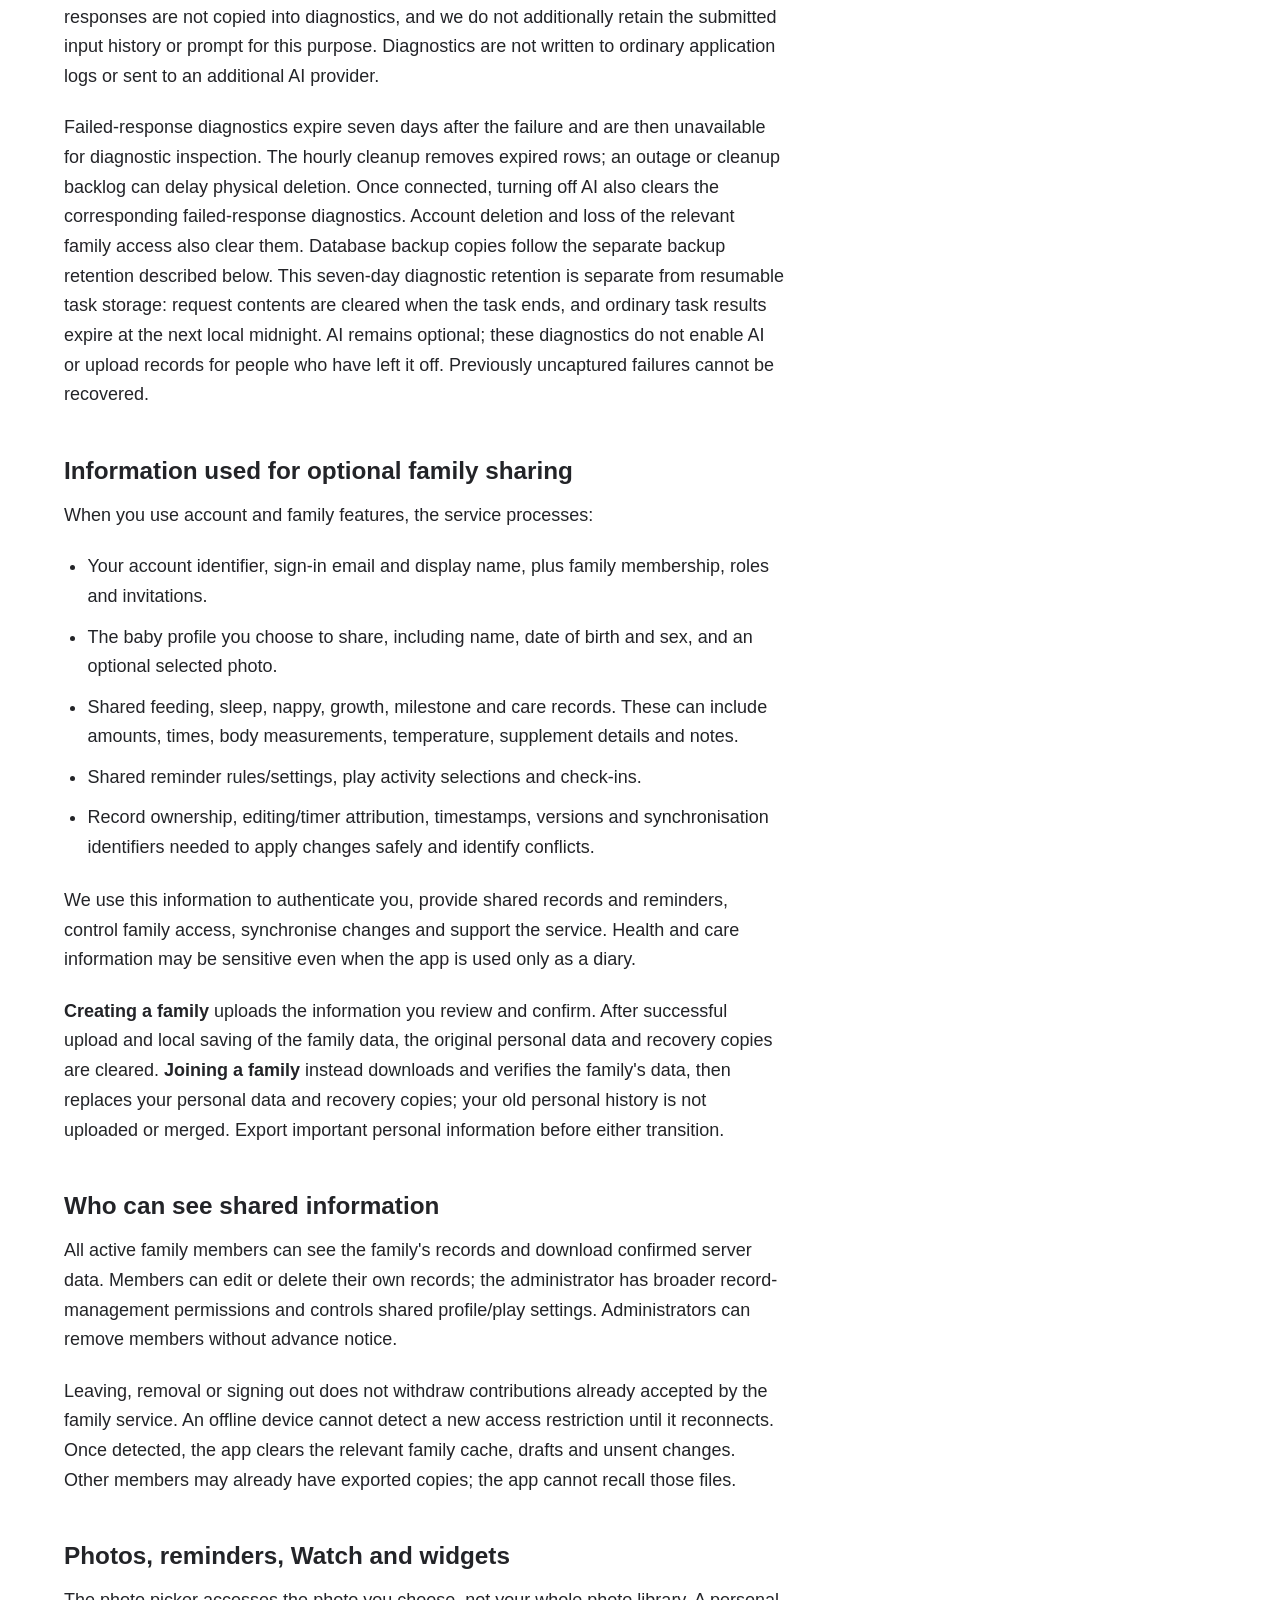
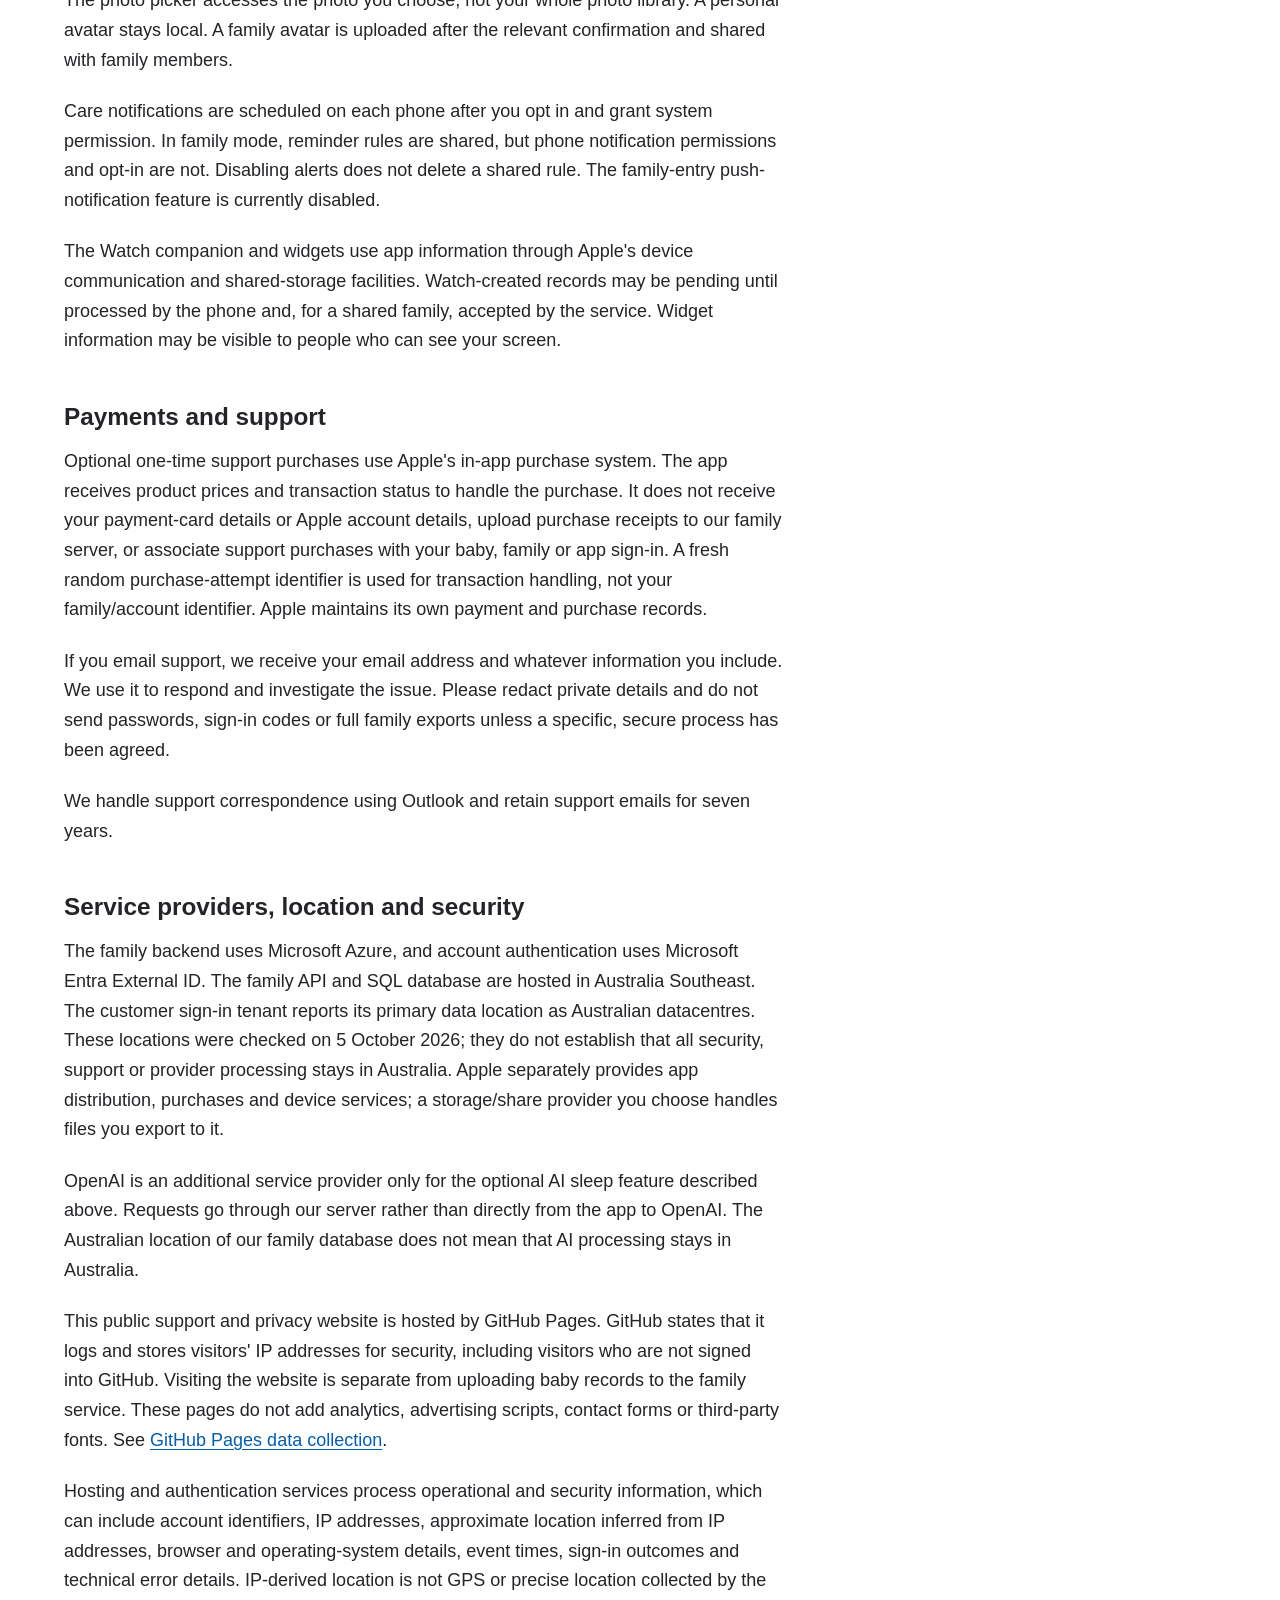
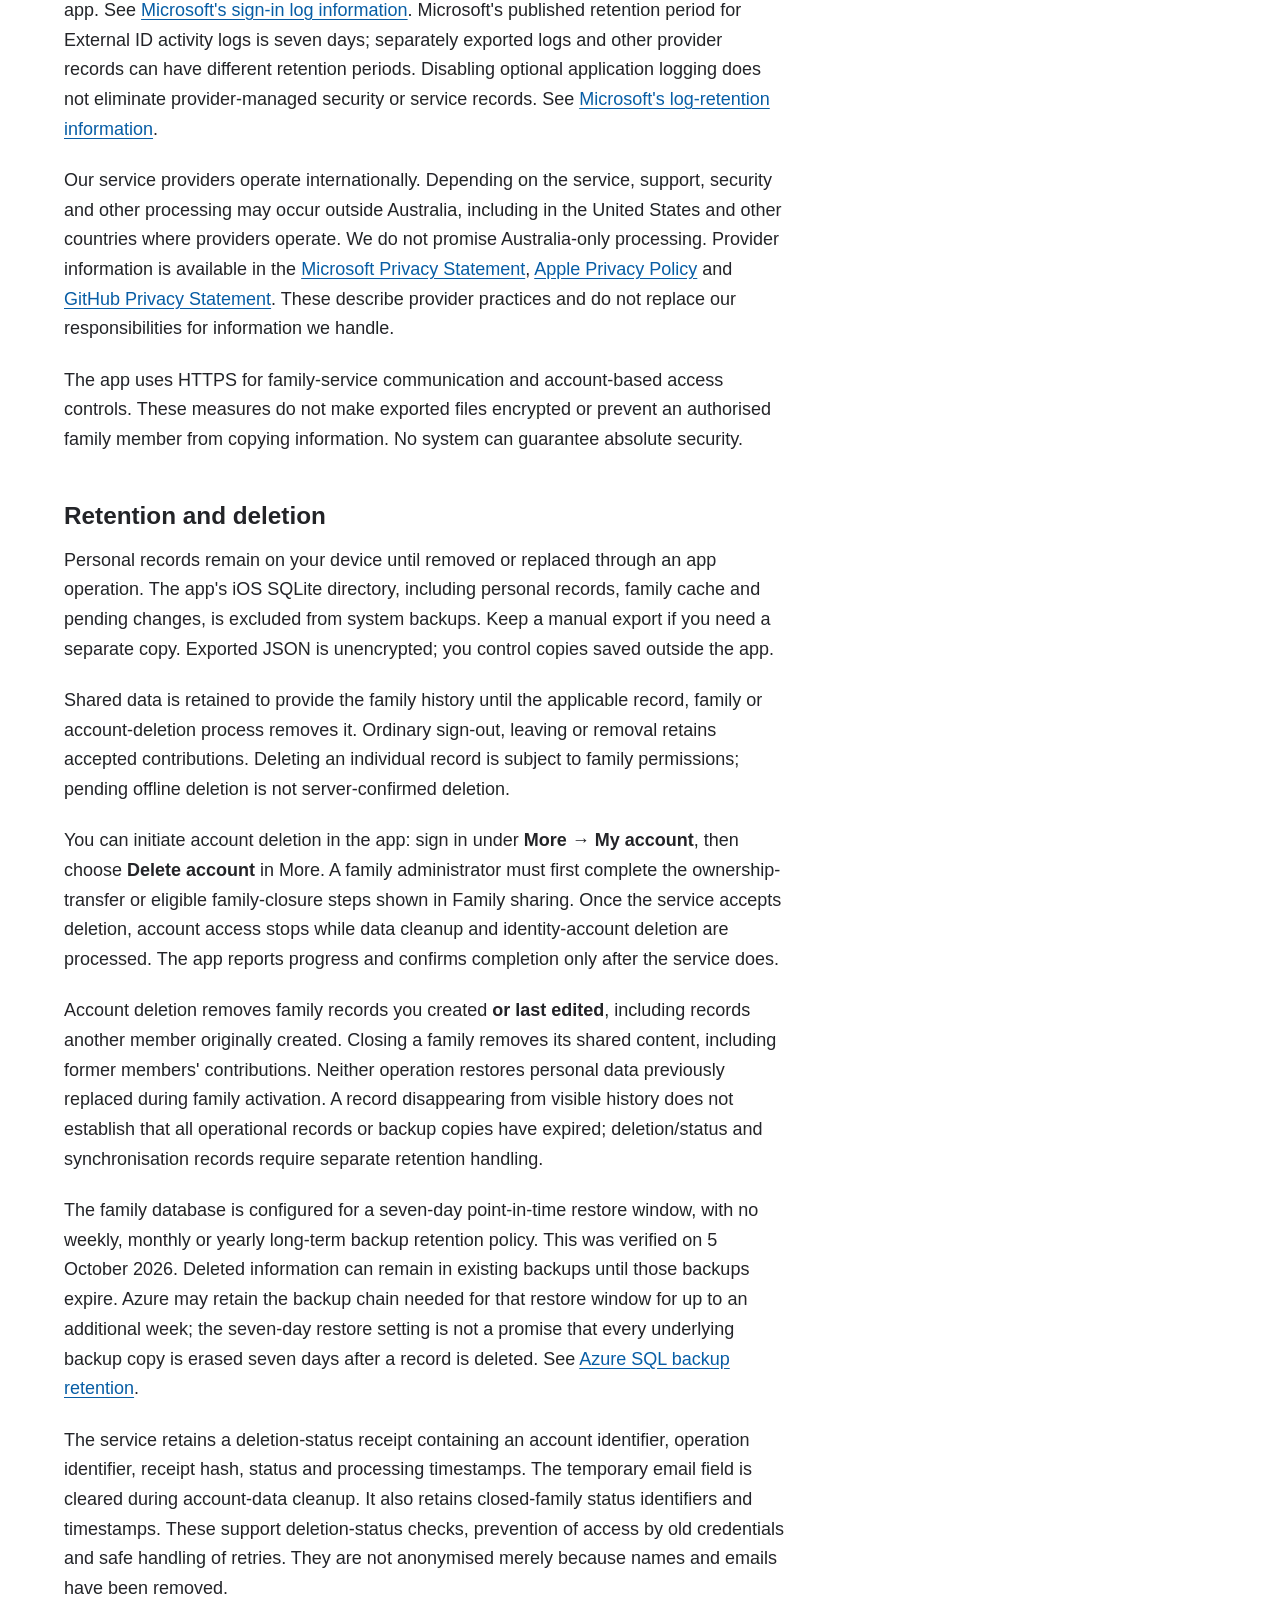
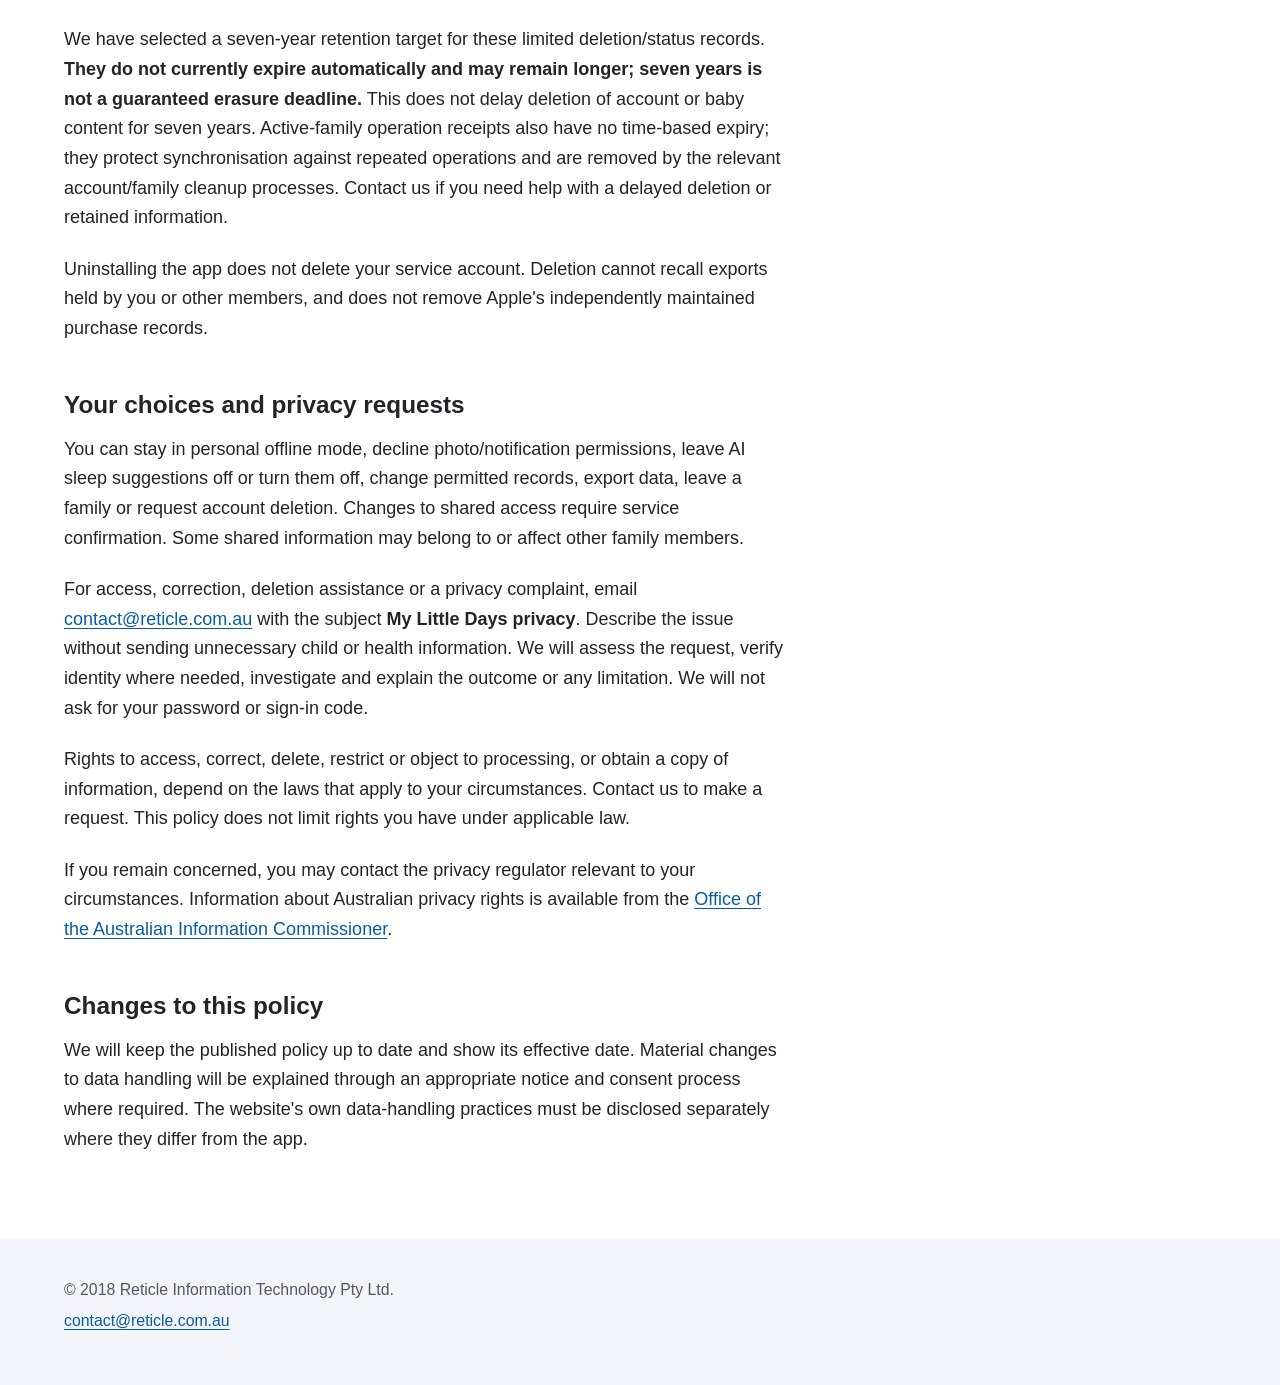
==== commit 5dca9213: "Disclose automatic seven-day failed AI response diagnostics" ====
--- a/docs/privacy/index.html
+++ b/docs/privacy/index.html
@@ -1,7 +1,7 @@
 <!doctype html>
 <html lang="en-AU"><head><meta charset="utf-8"><meta name="viewport" content="width=device-width, initial-scale=1"><meta name="color-scheme" content="light dark"><meta name="referrer" content="strict-origin-when-cross-origin"><title>Privacy policy | My Little Days</title><meta name="description" content="How My Little Days handles personal records, optional family sharing, support, purchases, retention and deletion."><link rel="stylesheet" href="../styles.css"></head>
 <body><a class="skip" href="#main">Skip to content</a><header class="masthead"><a class="brand" href="../">My Little Days</a><nav aria-label="Main"><a href="../">Support</a><a href="../privacy/" aria-current="page">Privacy</a></nav></header>
-<main id="main"><h1 class="page-title">Privacy policy</h1><article class="document" aria-label="Privacy policy"><p>Effective date: <strong>14 October 2026</strong></p>
+<main id="main"><h1 class="page-title">Privacy policy</h1><article class="document" aria-label="Privacy policy"><p>Effective date: <strong>18 October 2026</strong></p>
 <details class="contents"><summary>On this page</summary><ul><li><a href="#who-we-are">Who we are</a></li><li><a href="#personal-records-on-your-device">Personal records on your device</a></li><li><a href="#optional-ai-sleep-suggestions">Optional AI sleep suggestions</a></li><li><a href="#information-used-for-optional-family-sharing">Information used for optional family sharing</a></li><li><a href="#who-can-see-shared-information">Who can see shared information</a></li><li><a href="#photos-reminders-watch-and-widgets">Photos, reminders, Watch and widgets</a></li><li><a href="#payments-and-support">Payments and support</a></li><li><a href="#service-providers-location-and-security">Service providers, location and security</a></li><li><a href="#retention-and-deletion">Retention and deletion</a></li><li><a href="#your-choices-and-privacy-requests">Your choices and privacy requests</a></li><li><a href="#changes-to-this-policy">Changes to this policy</a></li></ul></details>
 <h2 id="who-we-are">Who we are</h2>
 <p>My Little Days is operated by <strong>Reticle Information Technology Pty Ltd</strong>. Contact us about support or privacy at <a href="mailto:contact@reticle.com.au">contact@reticle.com.au</a>.</p>
@@ -18,6 +18,8 @@
 <p><strong>Resumable AI tasks in version 0.2.3:</strong> after separate AI consent (renewed if an earlier consent did not cover temporary task storage), our existing server database temporarily stores the minimised request described above, its task status and its result. This allows generation to continue when you switch apps and lets the app reconnect to the same task. This AI-only storage does not create or change your recorded family history. The request contents, including any previous-plan context, are cleared when the task finishes, fails or is cancelled. Results expire at the next midnight in the request's local time zone and cannot then be retrieved. An hourly cleanup removes expired task rows in bounded batches; outages or a backlog can delay physical removal. Minimal cancellation and usage-limit records, without sleep/feeding contents or predictions, are eligible for cleanup after 48 hours. Database backup copies follow the backup retention described below; removal from the active database is not immediate removal from backups. Earlier synchronous versions do not save AI request contents or results to this task storage.</p>
 <p>The device saves a task identifier and minimal matching information so it can reconnect after restarting. It does not add a second persistent copy of the submitted sleep/feeding records or AI forecast to this recovery information. Current builds no longer show the temporary AI debug panel included in some earlier TestFlight versions.</p>
 <p>Choose <strong>Turn off AI</strong> in <strong>Records → Sleep guidance</strong> to stop future AI requests and clear the suggestions on that device, including previous-plan context. For resumable tasks, the app also requests cancellation and removal of the corresponding server results; if offline, it saves that request and sends it when it can reconnect. Work already sent to OpenAI cannot be recalled. Your saved records are not deleted. If the app reports that the off setting could not be saved, use <strong>Retry saving the off setting</strong>; stopping the current session's requests does not establish that the choice will persist after an app restart. The choice applies to the current account and baby context on that device, not automatically to other family members' devices.</p>
+<p><strong>Failed AI response diagnostics:</strong> starting with the 18 October 2026 service update, newly created resumable AI tasks automatically retain failed response attempts and their failure details in our restricted server database to investigate errors, including an unsuccessful attempt followed by a successful retry. This applies to existing clients of the resumable AI service without an additional app update or a separate diagnostics prompt. These records can include response text, sleep or feeding times contained in that response, the failure reason, model, processing duration, and the limited account/task information needed for access control and deletion. They are private data, not anonymous telemetry. Successful responses are not copied into diagnostics, and we do not additionally retain the submitted input history or prompt for this purpose. Diagnostics are not written to ordinary application logs or sent to an additional AI provider.</p>
+<p>Failed-response diagnostics expire seven days after the failure and are then unavailable for diagnostic inspection. The hourly cleanup removes expired rows; an outage or cleanup backlog can delay physical deletion. Once connected, turning off AI also clears the corresponding failed-response diagnostics. Account deletion and loss of the relevant family access also clear them. Database backup copies follow the separate backup retention described below. This seven-day diagnostic retention is separate from resumable task storage: request contents are cleared when the task ends, and ordinary task results expire at the next local midnight. AI remains optional; these diagnostics do not enable AI or upload records for people who have left it off. Previously uncaptured failures cannot be recovered.</p>
 <h2 id="information-used-for-optional-family-sharing">Information used for optional family sharing</h2>
 <p>When you use account and family features, the service processes:</p>
 <ul><li>Your account identifier, sign-in email and display name, plus family membership, roles and invitations.</li><li>The baby profile you choose to share, including name, date of birth and sex, and an optional selected photo.</li><li>Shared feeding, sleep, nappy, growth, milestone and care records. These can include amounts, times, body measurements, temperature, supplement details and notes.</li><li>Shared reminder rules/settings, play activity selections and check-ins.</li><li>Record ownership, editing/timer attribution, timestamps, versions and synchronisation identifiers needed to apply changes safely and identify conflicts.</li></ul>
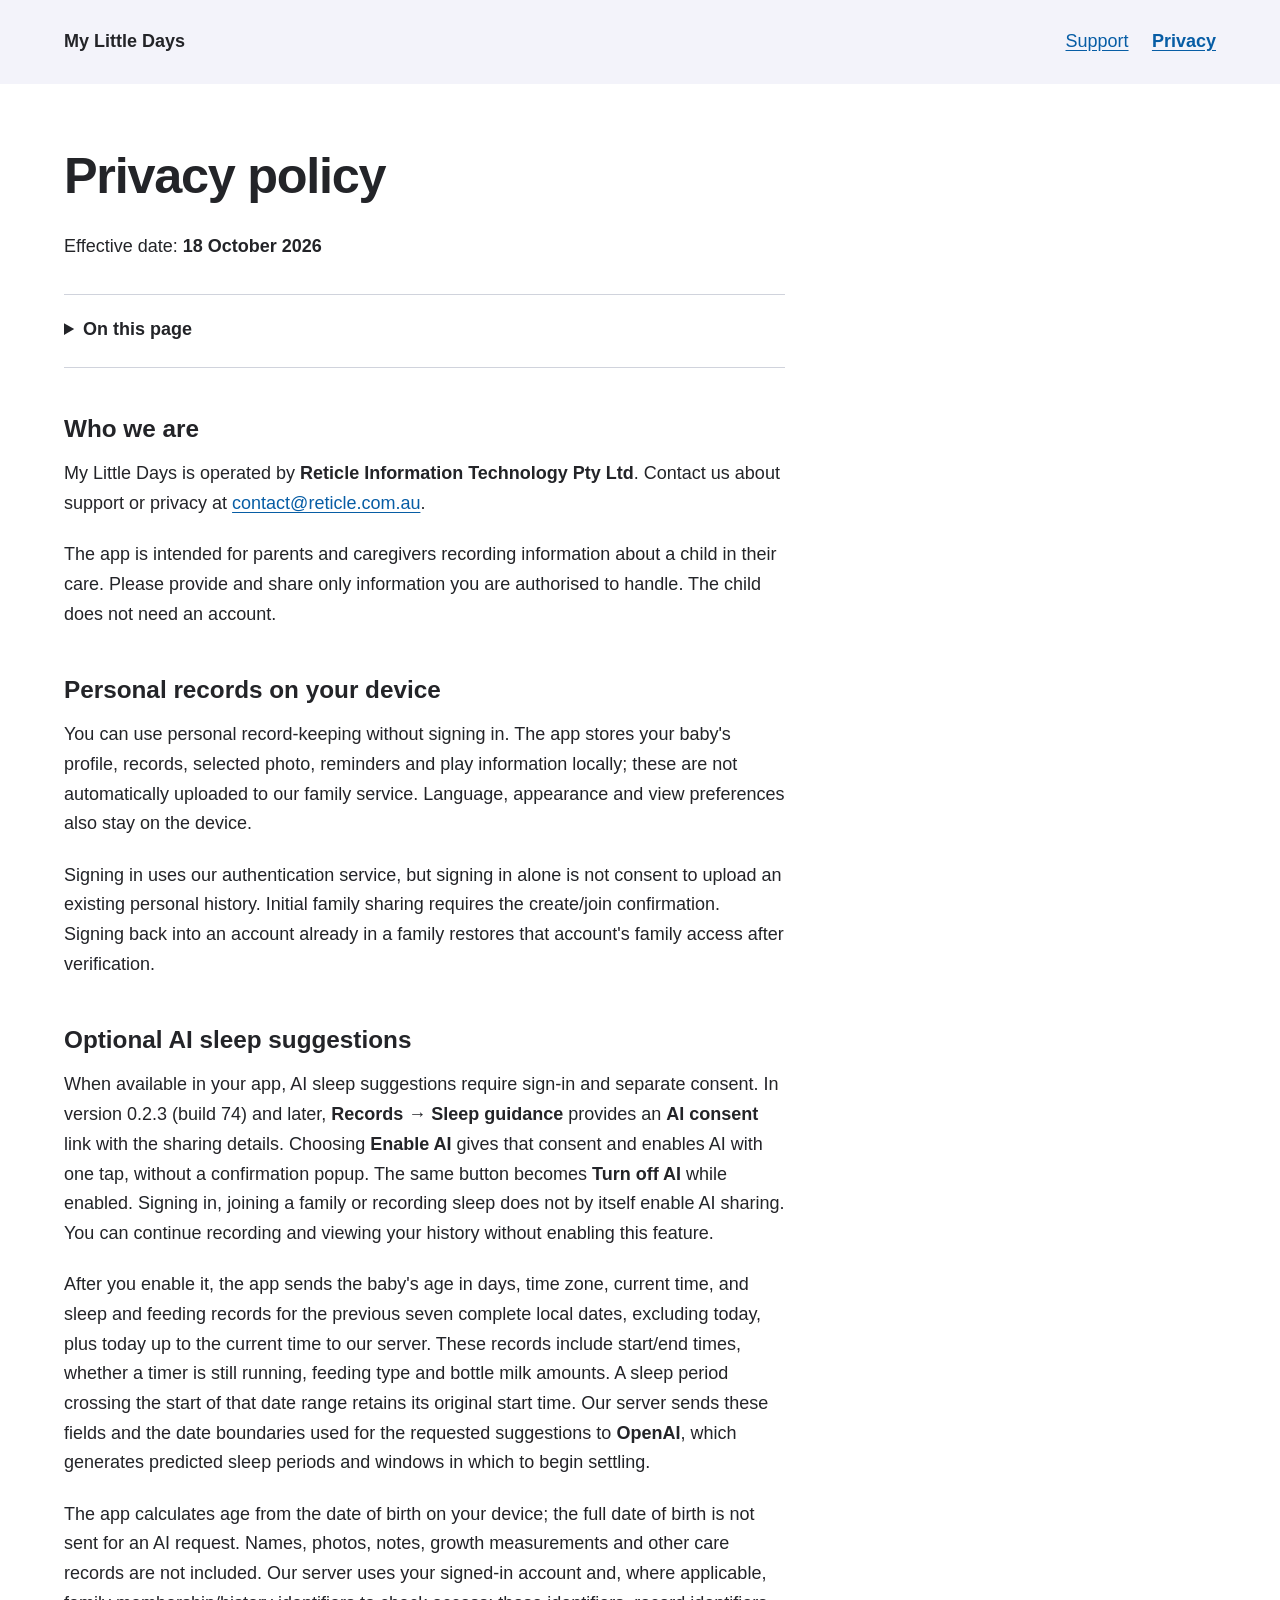
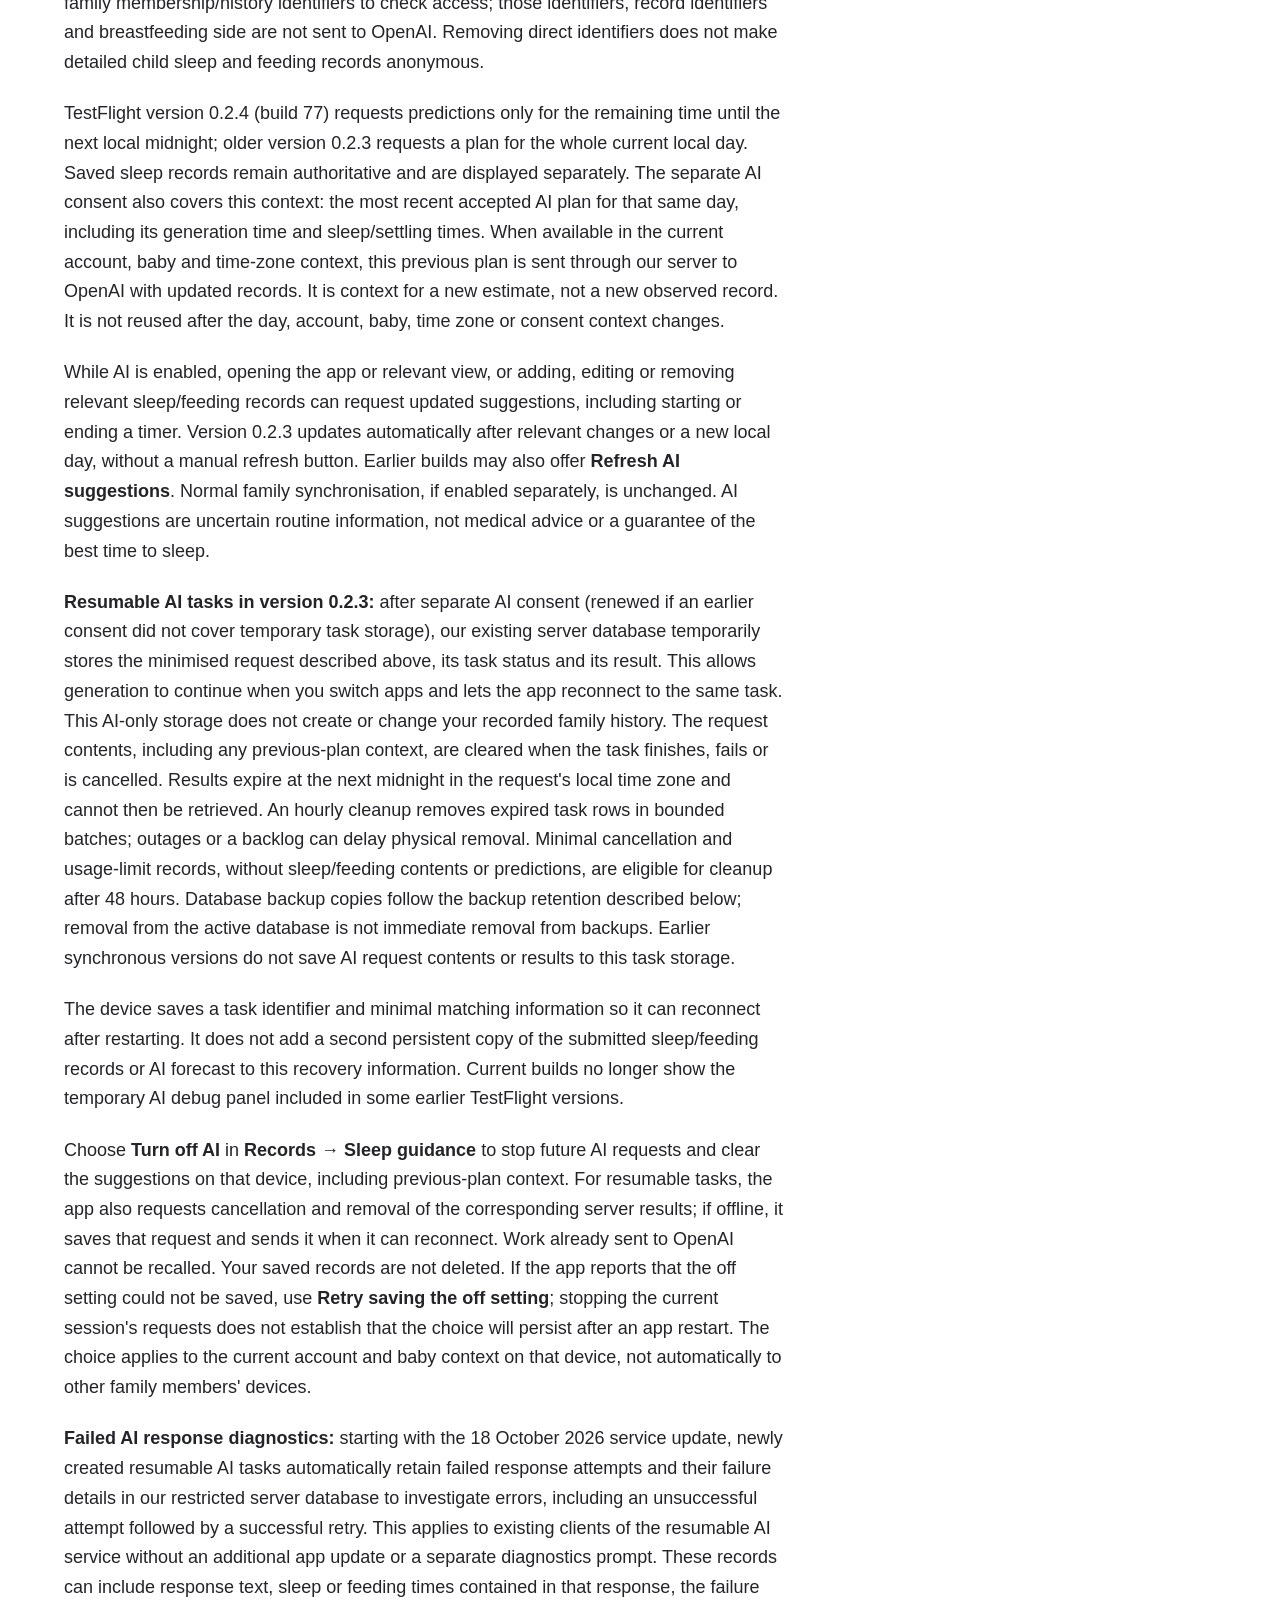
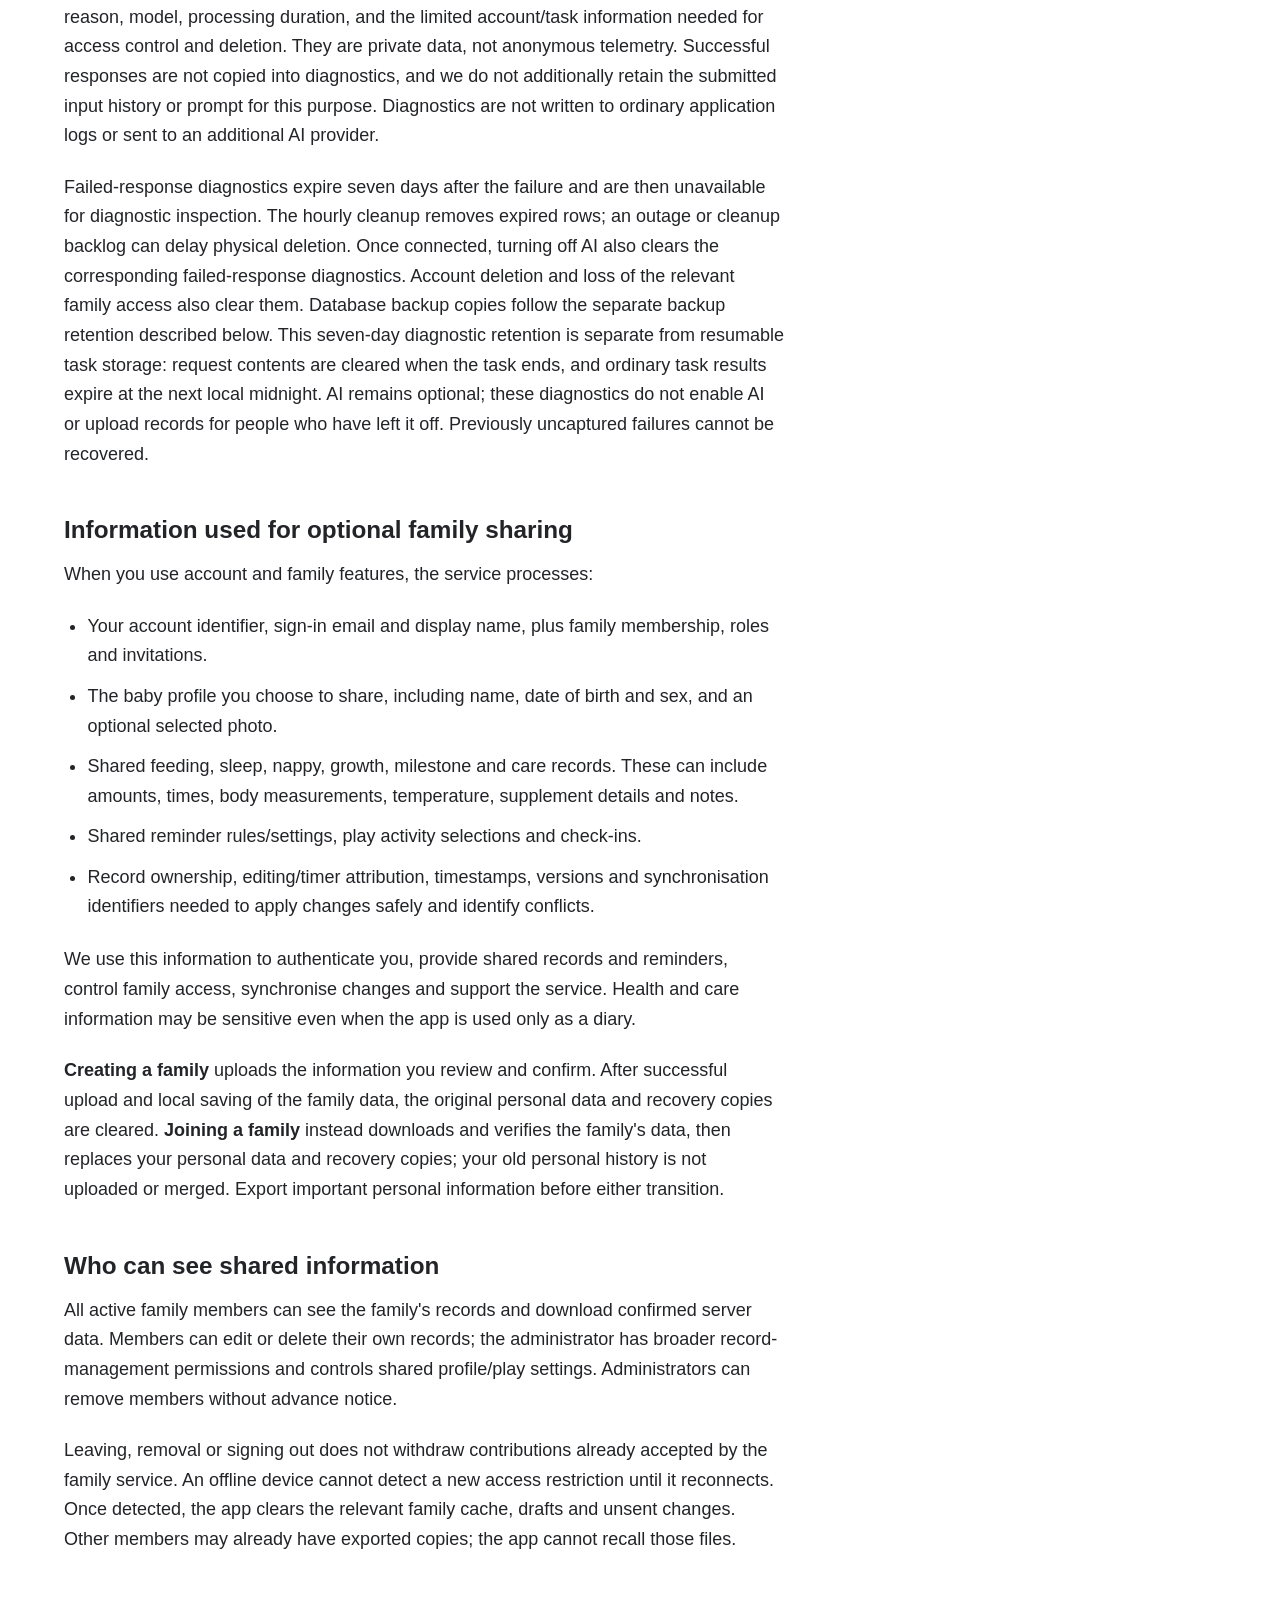
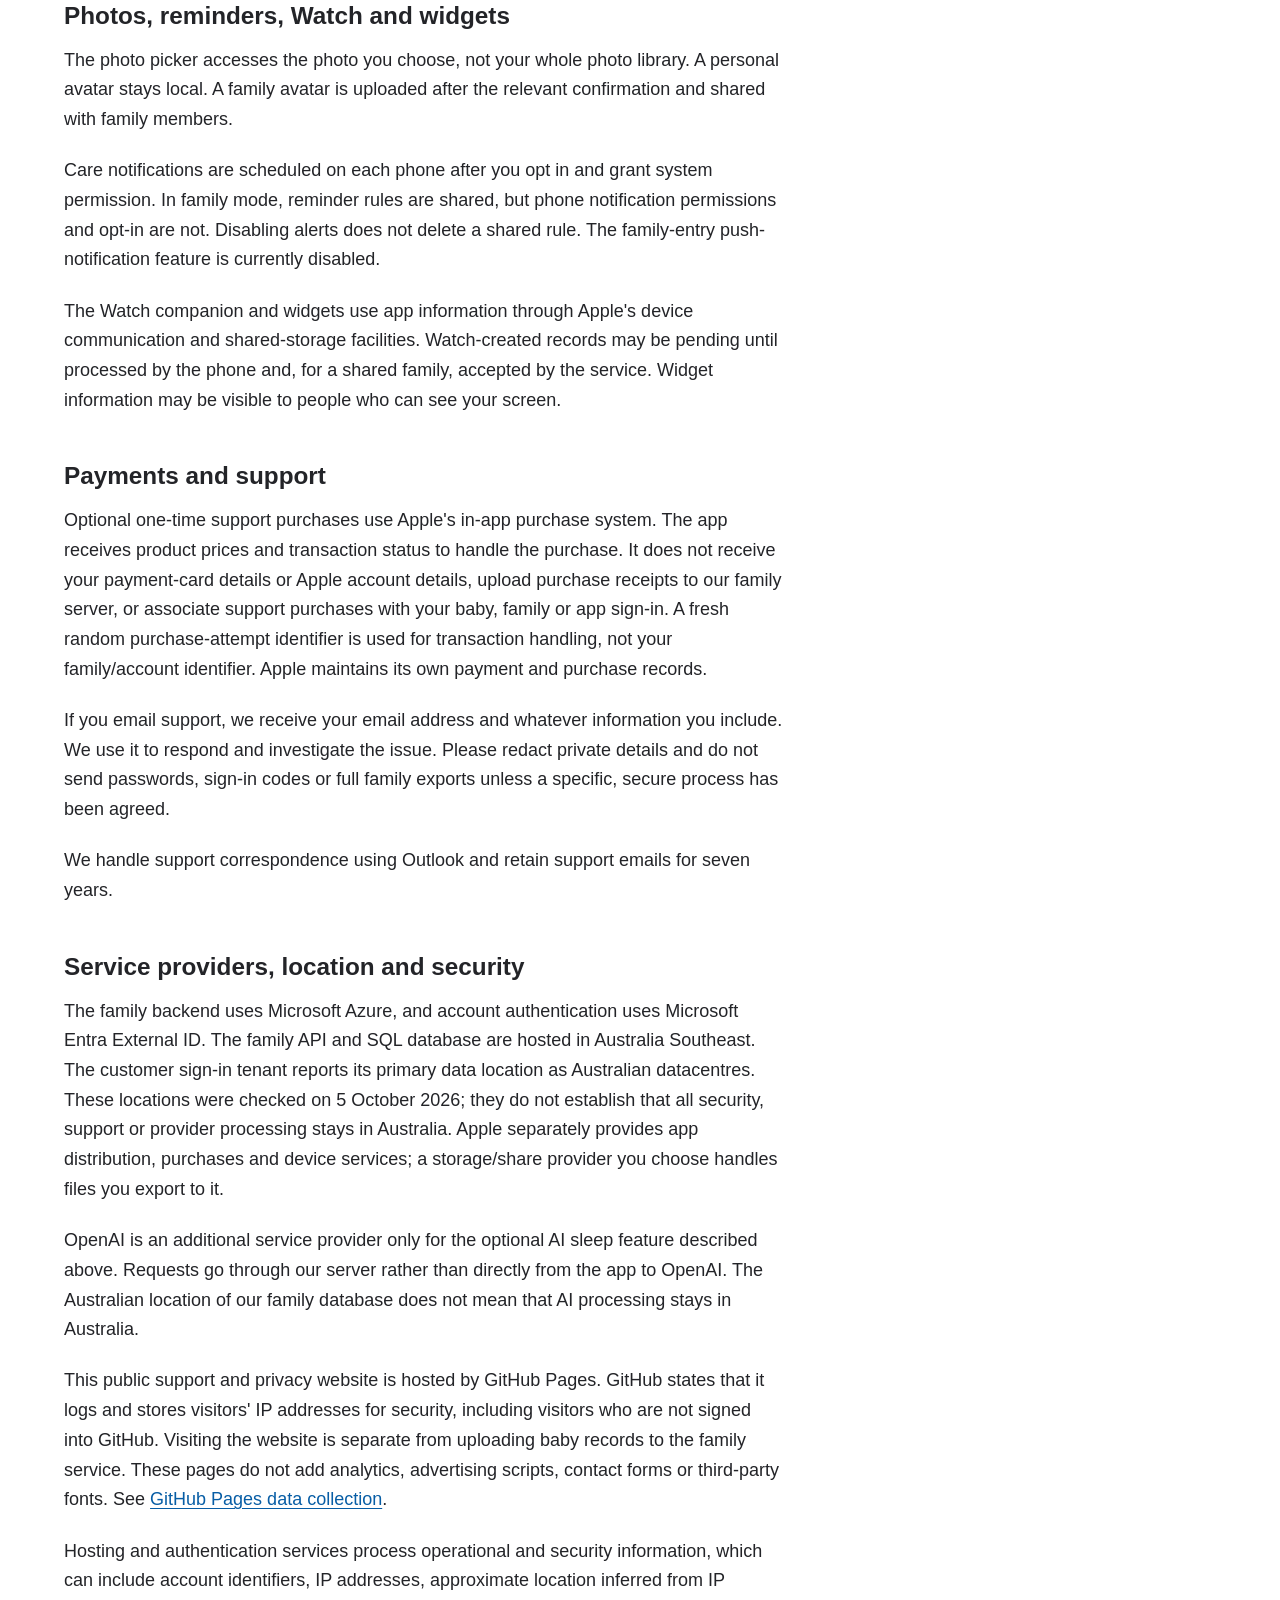
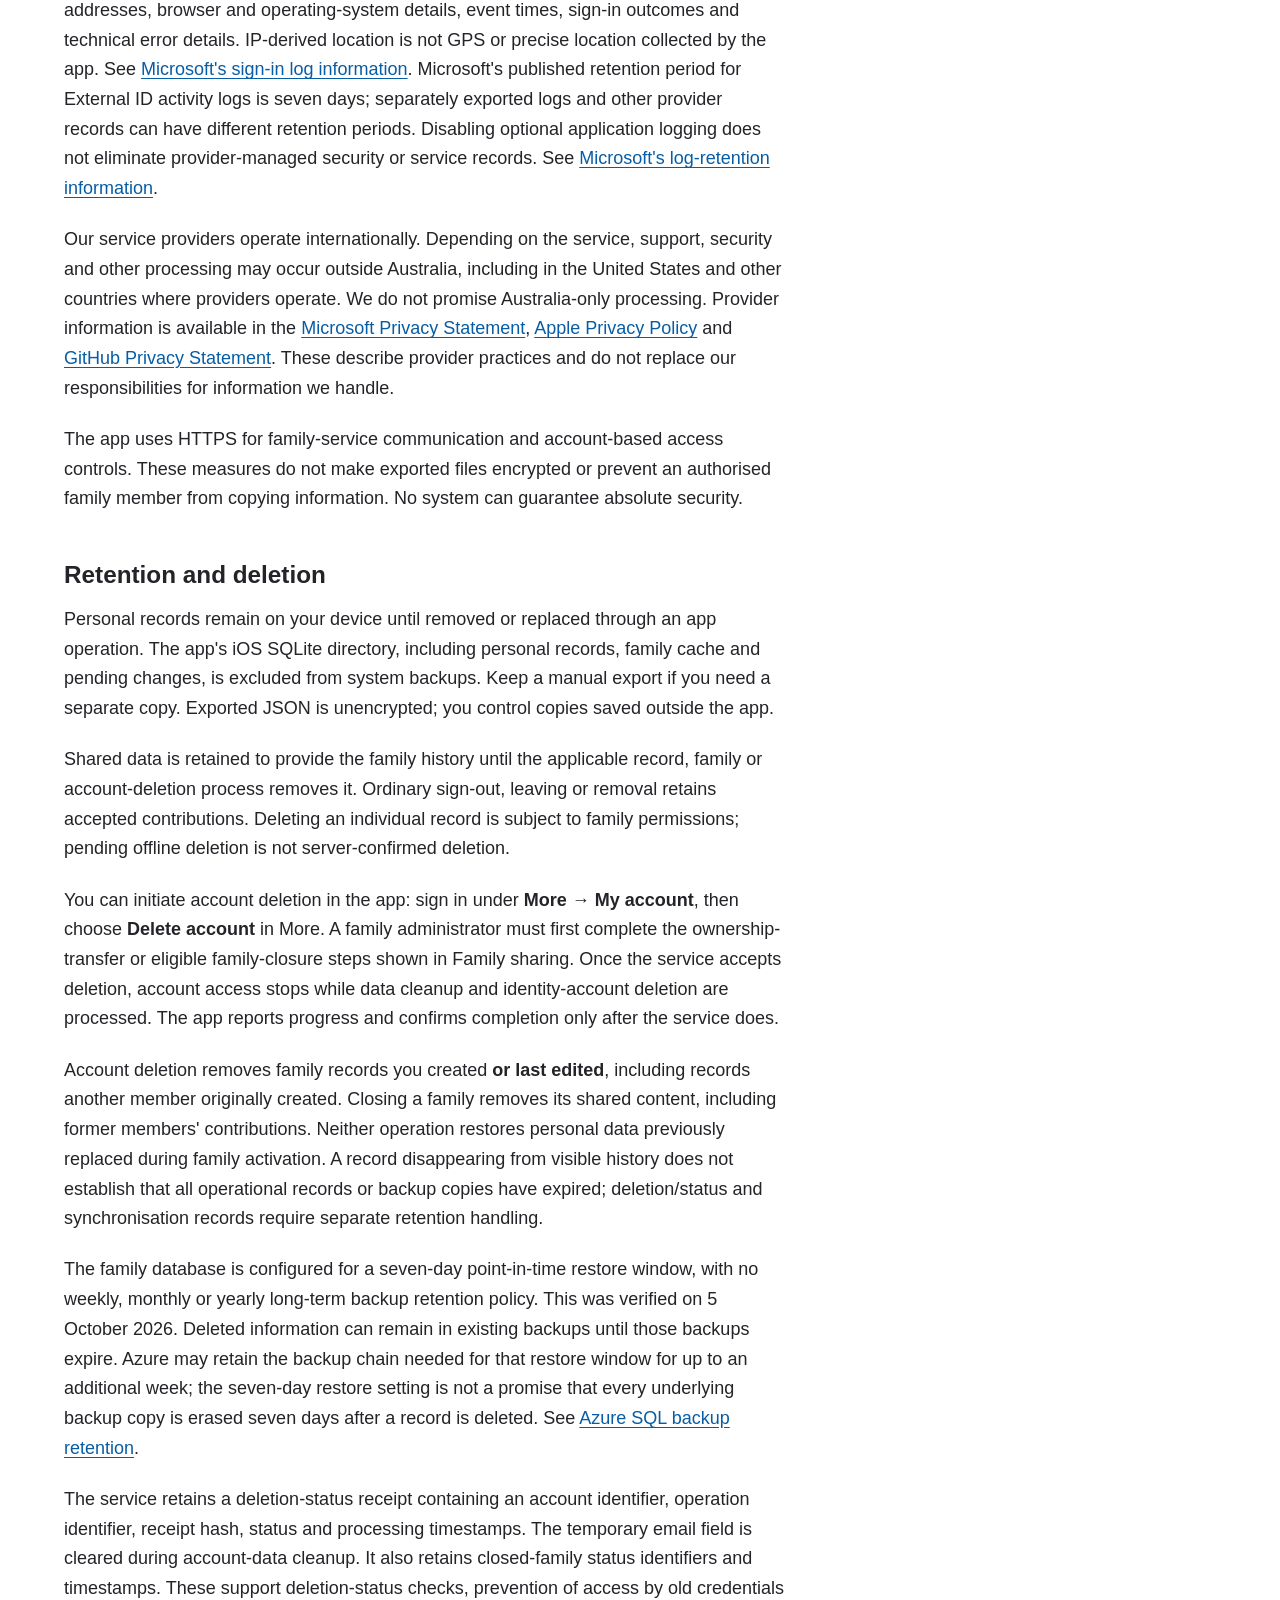
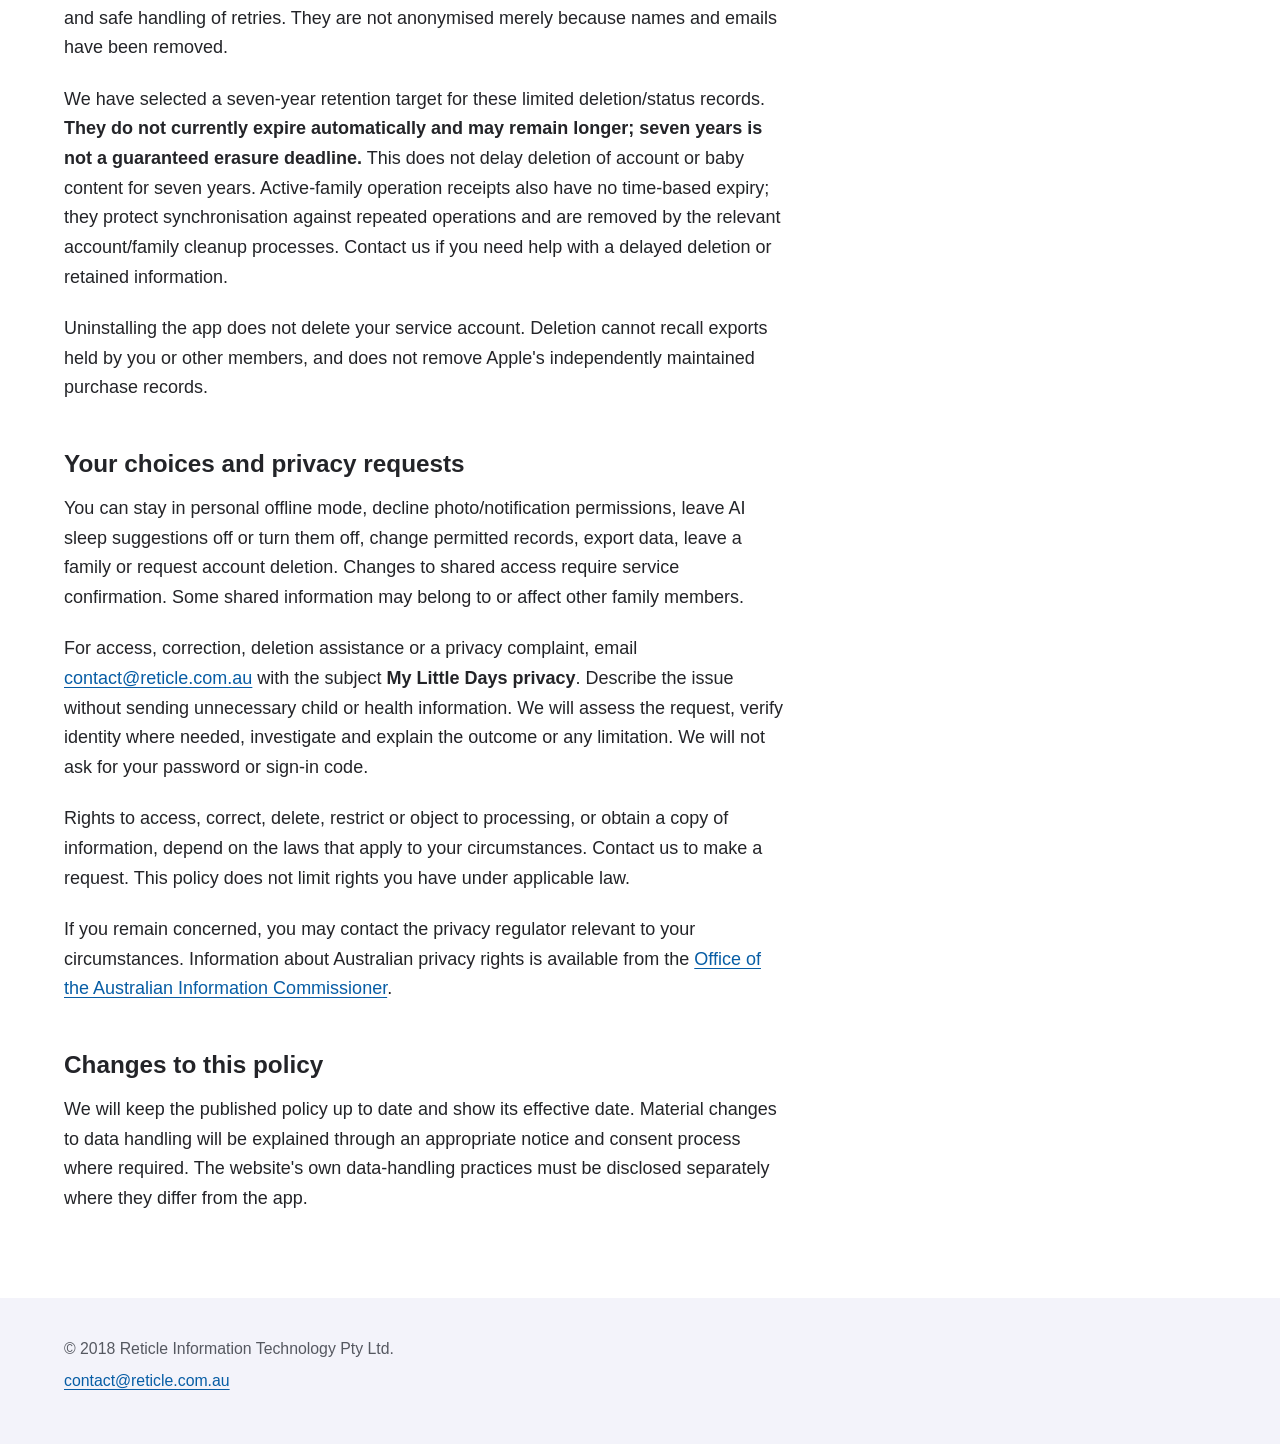
==== commit facc9b39: "Document remaining-day AI estimates and the full-day clock" ====
--- a/docs/privacy/index.html
+++ b/docs/privacy/index.html
@@ -11,9 +11,9 @@
 <p>Signing in uses our authentication service, but signing in alone is not consent to upload an existing personal history. Initial family sharing requires the create/join confirmation. Signing back into an account already in a family restores that account's family access after verification.</p>
 <h2 id="optional-ai-sleep-suggestions">Optional AI sleep suggestions</h2>
 <p>When available in your app, AI sleep suggestions require sign-in and separate consent. In version 0.2.3 (build 74) and later, <strong>Records → Sleep guidance</strong> provides an <strong>AI consent</strong> link with the sharing details. Choosing <strong>Enable AI</strong> gives that consent and enables AI with one tap, without a confirmation popup. The same button becomes <strong>Turn off AI</strong> while enabled. Signing in, joining a family or recording sleep does not by itself enable AI sharing. You can continue recording and viewing your history without enabling this feature.</p>
-<p>After you enable it, the app sends the baby's age in days, time zone, current time, and sleep and feeding records for the previous seven complete local dates and today to our server. These records include start/end times, whether a timer is still running, feeding type and bottle milk amounts. A sleep period crossing the start of that date range retains its original start time. Our server sends these fields and the date boundaries used for the requested suggestions to <strong>OpenAI</strong>, which generates predicted sleep periods and windows in which to begin settling.</p>
+<p>After you enable it, the app sends the baby's age in days, time zone, current time, and sleep and feeding records for the previous seven complete local dates, excluding today, plus today up to the current time to our server. These records include start/end times, whether a timer is still running, feeding type and bottle milk amounts. A sleep period crossing the start of that date range retains its original start time. Our server sends these fields and the date boundaries used for the requested suggestions to <strong>OpenAI</strong>, which generates predicted sleep periods and windows in which to begin settling.</p>
 <p>The app calculates age from the date of birth on your device; the full date of birth is not sent for an AI request. Names, photos, notes, growth measurements and other care records are not included. Our server uses your signed-in account and, where applicable, family membership/history identifiers to check access; those identifiers, record identifiers and breastfeeding side are not sent to OpenAI. Removing direct identifiers does not make detailed child sleep and feeding records anonymous.</p>
-<p>Version 0.2.3 requests a plan for the whole current local day. The separate AI consent also covers this context: the most recent accepted AI plan for that same day, including its generation time and sleep/settling times. When available in the current account, baby and time-zone context, this previous plan is sent through our server to OpenAI with updated records. It is context for a new estimate, not a new observed record. It is not reused after the day, account, baby, time zone or consent context changes.</p>
+<p>TestFlight version 0.2.4 (build 77) requests predictions only for the remaining time until the next local midnight; older version 0.2.3 requests a plan for the whole current local day. Saved sleep records remain authoritative and are displayed separately. The separate AI consent also covers this context: the most recent accepted AI plan for that same day, including its generation time and sleep/settling times. When available in the current account, baby and time-zone context, this previous plan is sent through our server to OpenAI with updated records. It is context for a new estimate, not a new observed record. It is not reused after the day, account, baby, time zone or consent context changes.</p>
 <p>While AI is enabled, opening the app or relevant view, or adding, editing or removing relevant sleep/feeding records can request updated suggestions, including starting or ending a timer. Version 0.2.3 updates automatically after relevant changes or a new local day, without a manual refresh button. Earlier builds may also offer <strong>Refresh AI suggestions</strong>. Normal family synchronisation, if enabled separately, is unchanged. AI suggestions are uncertain routine information, not medical advice or a guarantee of the best time to sleep.</p>
 <p><strong>Resumable AI tasks in version 0.2.3:</strong> after separate AI consent (renewed if an earlier consent did not cover temporary task storage), our existing server database temporarily stores the minimised request described above, its task status and its result. This allows generation to continue when you switch apps and lets the app reconnect to the same task. This AI-only storage does not create or change your recorded family history. The request contents, including any previous-plan context, are cleared when the task finishes, fails or is cancelled. Results expire at the next midnight in the request's local time zone and cannot then be retrieved. An hourly cleanup removes expired task rows in bounded batches; outages or a backlog can delay physical removal. Minimal cancellation and usage-limit records, without sleep/feeding contents or predictions, are eligible for cleanup after 48 hours. Database backup copies follow the backup retention described below; removal from the active database is not immediate removal from backups. Earlier synchronous versions do not save AI request contents or results to this task storage.</p>
 <p>The device saves a task identifier and minimal matching information so it can reconnect after restarting. It does not add a second persistent copy of the submitted sleep/feeding records or AI forecast to this recovery information. Current builds no longer show the temporary AI debug panel included in some earlier TestFlight versions.</p>
